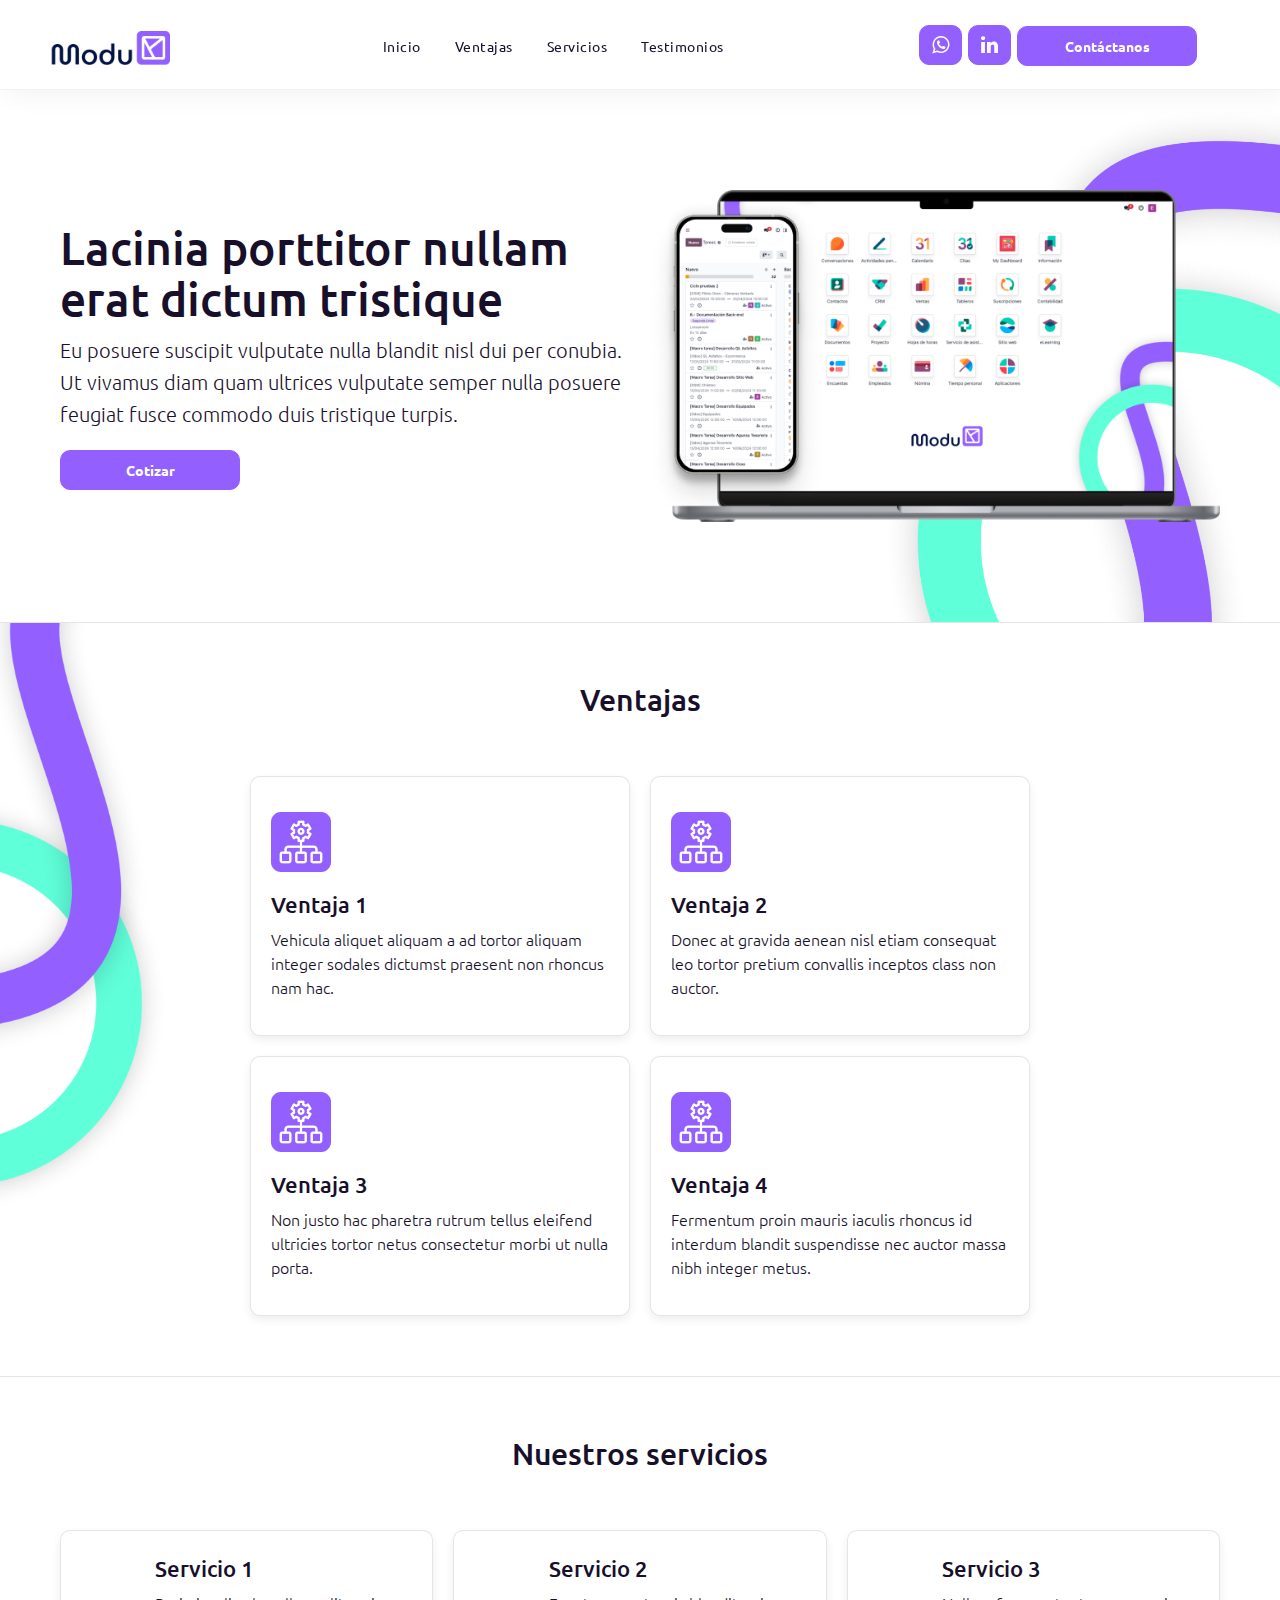
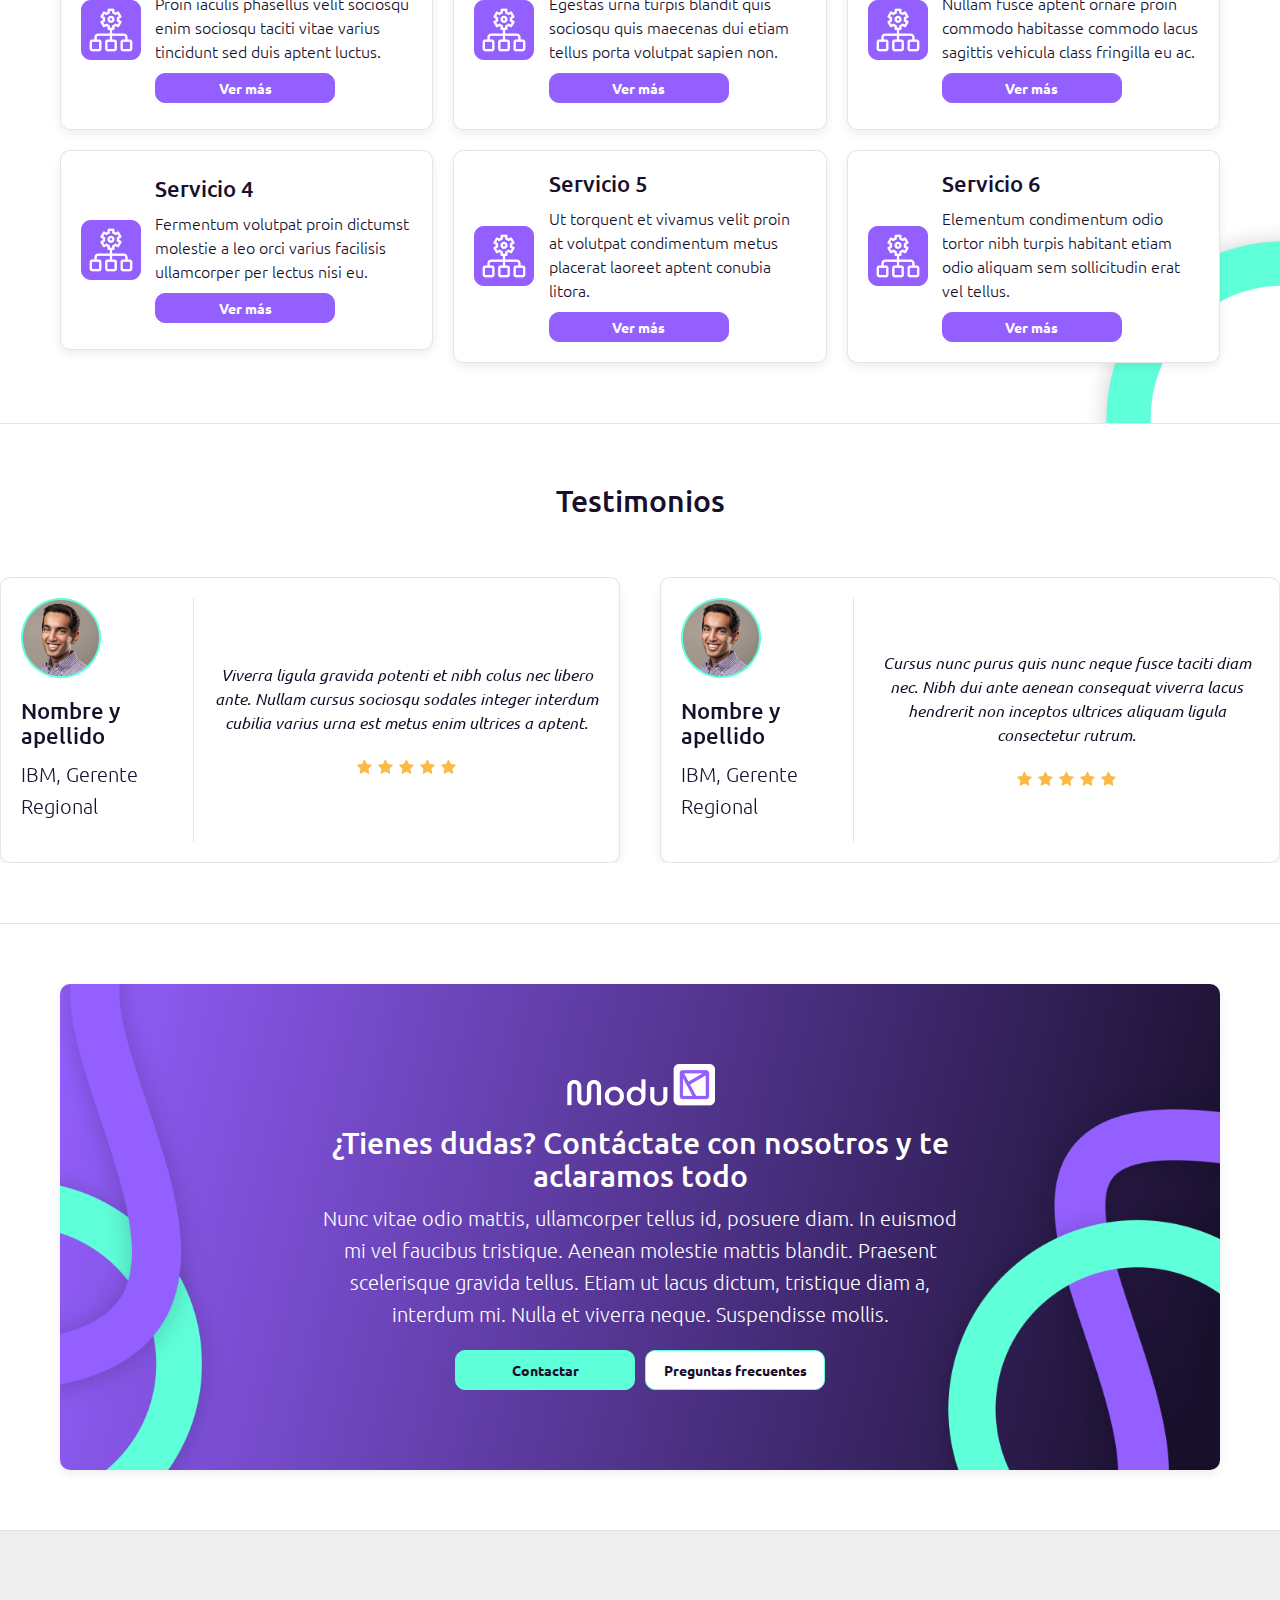
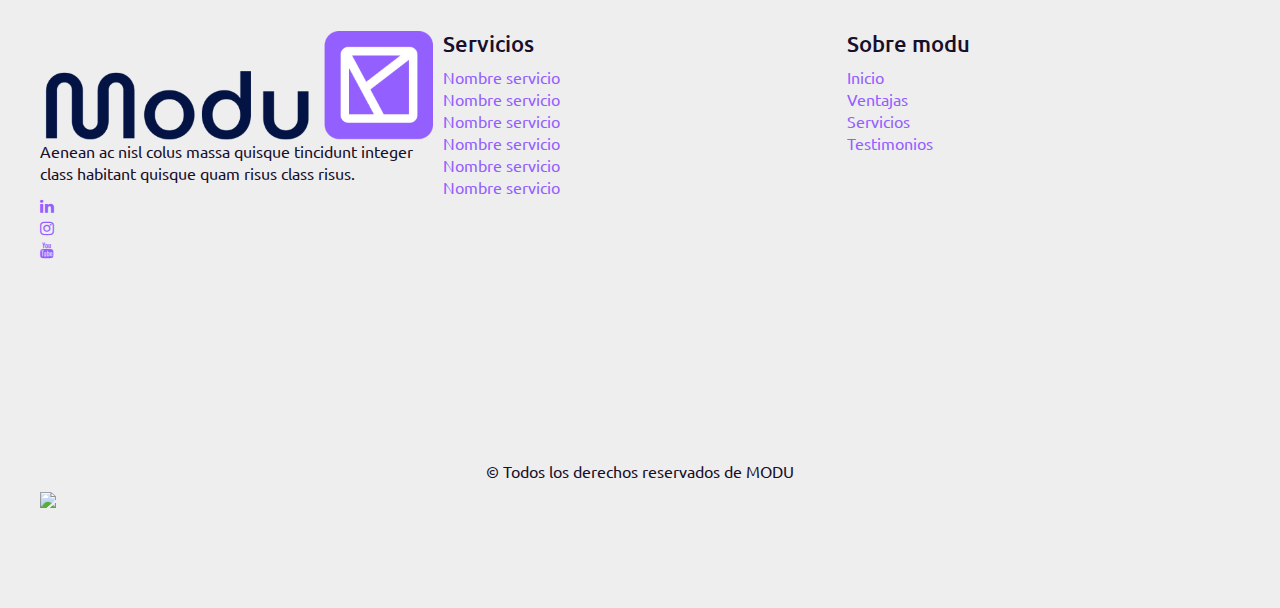
==== index.html @ d8075aa6 "fix" ====
<!DOCTYPE html>
<html lang="es">
  <head>
    <title>Modu</title>
    <meta charset="UTF-8">
    <link href="img/favicon.png" rel="shortcut icon">
    <meta name="viewport" content="width=device-width, initial-scale=1, maximum-scale=1">
    <link href="css/main.css?v=72989" rel="stylesheet" type="text/css">
    <script src="js/main.js?v=72989" type="text/javascript"></script>
    <!-- Meta tags facebook-->
    <meta property="og:title" content="#">
    <meta property="og:description" content="#">
    <meta property="og:image" content="#">
    <!-- Meta tags twitter cards-->
    <meta name="twitter:card" content="summary_large_image">
    <meta name="twitter:title" content="#">
    <meta name="twitter:description" content="#">
    <meta name="twitter:image" content="#"><link rel="preconnect" href="https://fonts.googleapis.com">
    <link rel="preconnect" href="https://fonts.gstatic.com" crossorigin>
    <link href="https://fonts.googleapis.com/css2?family=Ubuntu:ital,wght@0,300;0,400;0,500;0,700;1,300;1,400;1,500;1,700&display=swap" rel="stylesheet">
  </head>
  <body>
    <header>
      <div class="header__primary">
        <div class="header__wrap">
          <div class="header__inner">
            <div class="header__logo"><a href="index.html"><img src="img/icons/logo-modu.png"></a></div>
            <div class="header__nav">
              <div class="header__nav__bg"></div>
              <div class="header__nav__nav">
                <div class="header__nav__close">
                  <div></div>
                  <div></div>
                </div>
                <div class="header__nav__back">
                  <div></div>
                  <div></div>
                  <div></div>
                </div>
                <div class="header__menu">
                  <nav>
                    <ul>
                      <li><a href="services.html">Inicio</a></li>
                      <li><a href="industries.html">Ventajas</a></li>
                      <li><a href="technologies.html">Servicios</a></li>
                      <li><a href="#">Testimonios</a></li>
                    </ul>
                  </nav>
                </div>
              </div>
            </div>
            <div class="header__right">
              <div class="header__buttons"> 
                <div class="header__button"> <a href="#" class="btn btn--min"><span class="fa fa-whatsapp"></span></a></div>
                <div class="header__button"> <a href="#" class="btn btn--min"><span class="fa fa-linkedin"></span></a></div>
                <div class="header__button"> <a href="contact.html" class="btn">Contáctanos</a></div>
              </div>
              <div class="header__item header__item--ham">
                <div class="header__ham"><span></span><span></span><span></span></div>
              </div>
            </div>
            <div class="header__nav__mobile">
              <div class="header__nav__opacity"> </div>
              <div class="header__nav__nav"> 
                <div class="header__nav__nav__header"> 
                  <div class="header__nav__isotipo"> <img src="img/icons/logo-modu.png"></div>
                  <div class="header__nav__close">
                    <div></div>
                    <div></div>
                  </div>
                  <div class="header__nav__back">
                    <div></div>
                    <div></div>
                    <div></div>
                  </div>
                </div>
                <div class="header__nav__nav__body">
                  <div class="header__nav__nav__menu"> 
                    <ul>
                      <li><a href="services.html">Inicio</a></li>
                      <li><a href="industries.html">Ventajas</a></li>
                      <li><a href="technologies.html">Servicios</a></li>
                      <li><a href="#">Testimonios</a></li>
                    </ul>
                  </div>
                </div>
                <div class="header__nav__nav__footer">
                  <div class="header__nav__buttons"><a data-modal-register class="btn btn--xs btn--white">Crea tu cuenta</a><a data-modal-login class="btn btn--xs">Ingresar</a></div>
                </div>
              </div>
            </div>
          </div>
        </div>
      </div>
    </header>
    <div id="sections">
      <section class="section--hero">
        <div class="section__eff"> <img src="img/icons/eff-1.png"></div>
        <div class="section__wrap section__wrap--hero">
          <div class="section__body"> 
            <div class="cols"> 
              <div class="section__flex">
                <div class="col-md-6">
                  <div class="section__content"> 
                    <h1 class="section__title">Lacinia porttitor nullam erat dictum tristique
                    </h1>
                    <p>Eu posuere suscipit vulputate nulla blandit nisl dui per conubia. Ut vivamus diam quam ultrices vulputate semper nulla posuere feugiat fusce commodo duis tristique turpis.
                    </p><a href="#" class="btn">Cotizar</a>
                  </div>
                </div>
                <div class="col-md-6"> 
                  <div class="section__image"> <img src="img/uploads/image-mainhero.png"></div>
                </div>
              </div>
            </div>
          </div>
        </div>
      </section>
      <section class="section--features">
        <div class="section__eff"> <img src="img/icons/eff-2.png"></div>
        <div class="section__wrap section--sm"> 
          <div class="section__header"> 
            <h3 class="section__title">Ventajas</h3>
          </div>
          <div class="section__body"> 
            <div class="section__features"> 
              <div class="cols cols-gutter-2"> 
                <div class="col-md-6">
                  <article class="article--feature"> 
                    <div class="article__icon"> <img src="img/icons/icon-feature-1.png"></div>
                    <div class="article__body"> 
                      <h4 class="article__title">Ventaja 1</h4>
                      <p class="article__description">Vehicula aliquet aliquam a ad tortor aliquam integer sodales dictumst praesent non rhoncus nam hac.
                      </p>
                    </div>
                  </article>
                </div>
                <div class="col-md-6">
                  <article class="article--feature"> 
                    <div class="article__icon"> <img src="img/icons/icon-feature-1.png"></div>
                    <div class="article__body"> 
                      <h4 class="article__title">Ventaja 2</h4>
                      <p class="article__description">Donec at gravida aenean nisl etiam consequat leo tortor pretium convallis inceptos class non auctor.
                      </p>
                    </div>
                  </article>
                </div>
                <div class="col-md-6">
                  <article class="article--feature"> 
                    <div class="article__icon"> <img src="img/icons/icon-feature-1.png"></div>
                    <div class="article__body"> 
                      <h4 class="article__title">Ventaja 3</h4>
                      <p class="article__description">Non justo hac pharetra rutrum tellus eleifend ultricies tortor netus consectetur morbi ut nulla porta.
                      </p>
                    </div>
                  </article>
                </div>
                <div class="col-md-6">
                  <article class="article--feature"> 
                    <div class="article__icon"> <img src="img/icons/icon-feature-1.png"></div>
                    <div class="article__body"> 
                      <h4 class="article__title">Ventaja 4</h4>
                      <p class="article__description">Fermentum proin mauris iaculis rhoncus id interdum blandit suspendisse nec auctor massa nibh integer metus.
                      </p>
                    </div>
                  </article>
                </div>
              </div>
            </div>
          </div>
        </div>
      </section>
      <section class="section--services">
        <div class="section__eff"> <img src="img/icons/eff-3.png"></div>
        <div class="section__wrap"> 
          <div class="section__header"> 
            <h3 class="section__title">Nuestros servicios</h3>
          </div>
          <div class="section__body"> 
            <div class="section__services">
              <div class="cols cols-gutter-2"> 
                <div class="col-md-4">
                  <article class="article--service">
                    <div class="article__icon"><img src="img/icons/icon-feature-1.png"></div>
                    <div class="article__body"> 
                      <h4 class="article__title">Servicio 1</h4>
                      <p class="article__description">Proin iaculis phasellus velit sociosqu enim sociosqu taciti vitae varius tincidunt sed duis aptent luctus.
                      </p><a href="#" class="btn btn--sm">Ver más</a>
                    </div>
                  </article>
                </div>
                <div class="col-md-4">
                  <article class="article--service">
                    <div class="article__icon"><img src="img/icons/icon-feature-1.png"></div>
                    <div class="article__body"> 
                      <h4 class="article__title">Servicio 2</h4>
                      <p class="article__description">Egestas urna turpis blandit quis sociosqu quis maecenas dui etiam tellus porta volutpat sapien non.
                      </p><a href="#" class="btn btn--sm">Ver más</a>
                    </div>
                  </article>
                </div>
                <div class="col-md-4">
                  <article class="article--service">
                    <div class="article__icon"><img src="img/icons/icon-feature-1.png"></div>
                    <div class="article__body"> 
                      <h4 class="article__title">Servicio 3</h4>
                      <p class="article__description">Nullam fusce aptent ornare proin commodo habitasse commodo lacus sagittis vehicula class fringilla eu ac.
                      </p><a href="#" class="btn btn--sm">Ver más</a>
                    </div>
                  </article>
                </div>
                <div class="col-md-4">
                  <article class="article--service">
                    <div class="article__icon"><img src="img/icons/icon-feature-1.png"></div>
                    <div class="article__body"> 
                      <h4 class="article__title">Servicio 4</h4>
                      <p class="article__description">Fermentum volutpat proin dictumst molestie a leo orci varius facilisis ullamcorper per lectus nisi eu.
                      </p><a href="#" class="btn btn--sm">Ver más</a>
                    </div>
                  </article>
                </div>
                <div class="col-md-4">
                  <article class="article--service">
                    <div class="article__icon"><img src="img/icons/icon-feature-1.png"></div>
                    <div class="article__body"> 
                      <h4 class="article__title">Servicio 5</h4>
                      <p class="article__description">Ut torquent et vivamus velit proin at volutpat condimentum metus placerat laoreet aptent conubia litora.
                      </p><a href="#" class="btn btn--sm">Ver más</a>
                    </div>
                  </article>
                </div>
                <div class="col-md-4">
                  <article class="article--service">
                    <div class="article__icon"><img src="img/icons/icon-feature-1.png"></div>
                    <div class="article__body"> 
                      <h4 class="article__title">Servicio 6</h4>
                      <p class="article__description">Elementum condimentum odio tortor nibh turpis habitant etiam odio aliquam sem sollicitudin erat vel tellus.
                      </p><a href="#" class="btn btn--sm">Ver más</a>
                    </div>
                  </article>
                </div>
              </div>
            </div>
          </div>
        </div>
      </section>
      <section class="section--testimonies">
        <div class="section__header"> 
          <h3 class="section__title">Testimonios</h3>
        </div>
        <div class="section__body">
          <div class="swiper-container swiper-testimonies">
            <div class="swiper-wrapper">
              <div class="swiper-slide">
                <article class="article--testimony">
                  <div class="article__profile">
                    <div class="article__avatar"> <img src="img/icons/image-profile-1.png"></div>
                    <div class="article__profile__info">
                      <h4 class="article__title">Nombre y apellido</h4>
                      <p>IBM, Gerente Regional</p>
                    </div>
                  </div>
                  <div class="article__testimony">
                    <blockquote>Viverra ligula gravida potenti et nibh colus nec libero ante. Nullam cursus sociosqu sodales integer interdum cubilia varius urna est metus enim ultrices a aptent.
                    </blockquote>
                    <div class="article__stars">
                      <div class="article__star"><span class="fa fa-star"></span></div>
                      <div class="article__star"><span class="fa fa-star"></span></div>
                      <div class="article__star"><span class="fa fa-star"></span></div>
                      <div class="article__star"><span class="fa fa-star"></span></div>
                      <div class="article__star"><span class="fa fa-star"></span></div>
                    </div>
                  </div>
                </article>
              </div>
              <div class="swiper-slide">
                <article class="article--testimony">
                  <div class="article__profile">
                    <div class="article__avatar"> <img src="img/icons/image-profile-1.png"></div>
                    <div class="article__profile__info">
                      <h4 class="article__title">Nombre y apellido</h4>
                      <p>IBM, Gerente Regional</p>
                    </div>
                  </div>
                  <div class="article__testimony">
                    <blockquote>Cursus nunc purus quis nunc neque fusce taciti diam nec. Nibh dui ante aenean consequat viverra lacus hendrerit non inceptos ultrices aliquam ligula consectetur rutrum.
                    </blockquote>
                    <div class="article__stars">
                      <div class="article__star"><span class="fa fa-star"></span></div>
                      <div class="article__star"><span class="fa fa-star"></span></div>
                      <div class="article__star"><span class="fa fa-star"></span></div>
                      <div class="article__star"><span class="fa fa-star"></span></div>
                      <div class="article__star"><span class="fa fa-star"></span></div>
                    </div>
                  </div>
                </article>
              </div>
              <div class="swiper-slide">
                <article class="article--testimony">
                  <div class="article__profile">
                    <div class="article__avatar"> <img src="img/icons/image-profile-1.png"></div>
                    <div class="article__profile__info">
                      <h4 class="article__title">Nombre y apellido</h4>
                      <p>IBM, Gerente Regional</p>
                    </div>
                  </div>
                  <div class="article__testimony">
                    <blockquote>Facilisis nec suspendisse mattis sagittis arcu torquent tincidunt massa tempus. Diam ultricies porttitor interdum sapien euismod at adipiscing inceptos faucibus massa faucibus odio aliquam varius.
                    </blockquote>
                    <div class="article__stars">
                      <div class="article__star"><span class="fa fa-star"></span></div>
                      <div class="article__star"><span class="fa fa-star"></span></div>
                      <div class="article__star"><span class="fa fa-star"></span></div>
                      <div class="article__star"><span class="fa fa-star"></span></div>
                      <div class="article__star"><span class="fa fa-star"></span></div>
                    </div>
                  </div>
                </article>
              </div>
              <div class="swiper-slide">
                <article class="article--testimony">
                  <div class="article__profile">
                    <div class="article__avatar"> <img src="img/icons/image-profile-1.png"></div>
                    <div class="article__profile__info">
                      <h4 class="article__title">Nombre y apellido</h4>
                      <p>IBM, Gerente Regional</p>
                    </div>
                  </div>
                  <div class="article__testimony">
                    <blockquote>Rutrum molestie suscipit consectetur interdum habitant ultricies maecenas enim a. Porta pulvinar ullamcorper consectetur etiam non maecenas et facilisis aliquam pharetra auctor donec porttitor justo.
                    </blockquote>
                    <div class="article__stars">
                      <div class="article__star"><span class="fa fa-star"></span></div>
                      <div class="article__star"><span class="fa fa-star"></span></div>
                      <div class="article__star"><span class="fa fa-star"></span></div>
                      <div class="article__star"><span class="fa fa-star"></span></div>
                      <div class="article__star"><span class="fa fa-star"></span></div>
                    </div>
                  </div>
                </article>
              </div>
              <div class="swiper-slide">
                <article class="article--testimony">
                  <div class="article__profile">
                    <div class="article__avatar"> <img src="img/icons/image-profile-1.png"></div>
                    <div class="article__profile__info">
                      <h4 class="article__title">Nombre y apellido</h4>
                      <p>IBM, Gerente Regional</p>
                    </div>
                  </div>
                  <div class="article__testimony">
                    <blockquote>Arcu eros est ultricies vulputate aenean nam colus a est. A duis vestibulum tortor scelerisque dapibus nec metus duis dapibus sed euismod aenean etiam accumsan.
                    </blockquote>
                    <div class="article__stars">
                      <div class="article__star"><span class="fa fa-star"></span></div>
                      <div class="article__star"><span class="fa fa-star"></span></div>
                      <div class="article__star"><span class="fa fa-star"></span></div>
                      <div class="article__star"><span class="fa fa-star"></span></div>
                      <div class="article__star"><span class="fa fa-star"></span></div>
                    </div>
                  </div>
                </article>
              </div>
            </div>
          </div>
        </div>
      </section>
      <section class="section--banner">
        <div class="section__wrap"> 
          <div class="section__body"> 
            <div class="section__banner">
              <div class="section__eff"> <img src="img/icons/eff-1.png"></div>
              <div class="section__eff section__eff--2"><img src="img/icons/eff-2.png"></div>
              <div class="section__logo"> <img src="img/icons/logo-modu-white.png"></div>
              <div class="section__banner__content">
                <h3 class="section__title">¿Tienes dudas? Contáctate con nosotros y te aclaramos todo</h3>
                <p>Nunc vitae odio mattis, ullamcorper tellus id, posuere diam. In euismod mi vel faucibus tristique. Aenean molestie mattis blandit. Praesent scelerisque gravida tellus. Etiam ut lacus dictum, tristique diam a, interdum mi. Nulla et viverra neque. Suspendisse mollis.</p>
              </div>
              <div class="section__buttons"><a href="#" class="btn btn--secondary">Contactar</a><a href="#" class="btn btn--white">Preguntas frecuentes</a></div>
            </div>
          </div>
        </div>
      </section>
    </div>
    <footer>
      <div class="footer__primary">
        <div class="footer__wrap">
          <div class="cols">
            <div class="col-md-4">	
              <div class="footer__logo"> <img src="img/icons/logo-modu.png"></div>
              <div class="footer__info">
                <p>Aenean ac nisl colus massa quisque tincidunt integer class habitant quisque quam risus class risus.
                </p>
              </div>
              <div class="footer__socials"> 
                <div class="footer__social"> <a href="#"><span class="fa fa-linkedin"></span></a></div>
                <div class="footer__social"> <a href="#"><span class="fa fa-instagram"></span></a></div>
                <div class="footer__social"> <a href="#"><span class="fa fa-youtube"></span></a></div>
              </div>
            </div>
            <div class="col-md-4">
              <div class="footer__nav">
                <h4>Servicios</h4>
                <ul>
                  <li><a href="#">Nombre servicio</a></li>
                  <li><a href="#">Nombre servicio</a></li>
                  <li><a href="#">Nombre servicio</a></li>
                  <li><a href="#">Nombre servicio</a></li>
                  <li><a href="#">Nombre servicio</a></li>
                  <li><a href="#">Nombre servicio</a></li>
                </ul>
              </div>
            </div>
            <div class="col-md-4">
              <div class="footer__nav">
                <h4>Sobre modu</h4>
                <ul>
                  <li><a href="#">Inicio</a></li>
                  <li><a href="#">Ventajas</a></li>
                  <li><a href="#">Servicios</a></li>
                  <li><a href="#">Testimonios</a></li>
                </ul>
              </div>
            </div>
          </div>
        </div>
      </div>
      <div class="footer__secondary">
        <div class="footer__wrap">
          <div class="footer__flex"> 
            <div class="footer__copyright"> 
              <p>© Todos los derechos reservados de MODU</p>
            </div>
            <div class="footer__powerby"><img src="img/icons/logo-powerby-resit.png"></div>
          </div>
        </div>
      </div>
    </footer>
  </body>
</html>
---- css/main.css ----
.clearfix:before,
.clearfix:after {
  content: " ";
  display: table;
}
.clearfix:after {
  clear: both;
}
.pull-right {
  float: right !important;
}
.pull-left {
  float: left !important;
}
.hide {
  display: none !important;
}
.show {
  display: block !important;
}
.invisible {
  visibility: hidden;
}
.hidden {
  display: none !important;
}
.affix {
  position: fixed;
}
* {
  margin: 0;
  padding: 0;
  border: 0;
  outline: 0;
  -moz-box-sizing: border-box;
       box-sizing: border-box;
}
html {
  min-height: 100%;
  position: relative;
}
body {
  -webkit-font-smoothing: antialiased;
  background: #fff;
  margin: 0;
}
body,
button,
input,
textarea,
select {
  font-family: 'Ubuntu', sans-serif;
  font-size: 16px;
  line-height: 22px;
  color: #180f2b;
}
a,
button,
input,
textarea,
select {
  transition: 0.2s ease;
}
a {
  color: #945fff;
  text-decoration: none;
}
a.a-classic {
  text-decoration: underline;
}
a:hover {
  cursor: pointer;
}
button:hover,
select:hover,
label:hover,
input[type='checkbox']:hover,
input[type='radio']:hover {
  cursor: pointer;
}
h1,
h2,
h3,
h4,
h5,
.h1,
.h2,
.h3,
.h4,
.h5 {
  margin-bottom: 10px;
  font-family: 'Ubuntu', sans-serif;
  font-weight: 500;
}
p {
  margin-bottom: 10px;
}
h1,
.h1 {
  font-size: 38px;
  line-height: 42px;
}
@media (min-width: 960px) {
  h1,
  .h1 {
    font-size: 46px;
    line-height: 51px;
  }
}
h2,
.h2 {
  font-size: 30px;
  line-height: 33px;
}
@media (min-width: 720px) {
  h2,
  .h2 {
    font-size: 38px;
    line-height: 42px;
  }
}
h3,
.h3 {
  font-size: 22px;
  line-height: 25px;
}
@media (min-width: 480px) {
  h3,
  .h3 {
    font-size: 30px;
    line-height: 33px;
  }
}
h4,
.h4 {
  font-size: 18px;
  line-height: 25px;
}
@media (min-width: 480px) {
  h4,
  .h4 {
    font-size: 22px;
    line-height: 25px;
  }
}
h5,
.h5 {
  font-size: 14px;
  line-height: 16px;
}
ul,
ol {
  list-style-type: none;
}
img {
  display: block;
  width: auto;
  height: auto;
  max-width: 100%;
  margin: 0 auto;
}
svg {
  display: block;
  max-width: 100%;
}
.col-xs-1,
.col-sm-1,
.col-md-1,
.col-lg-1,
.col-xs-2,
.col-sm-2,
.col-md-2,
.col-lg-2,
.col-xs-3,
.col-sm-3,
.col-md-3,
.col-lg-3,
.col-xs-4,
.col-sm-4,
.col-md-4,
.col-lg-4,
.col-xs-5,
.col-sm-5,
.col-md-5,
.col-lg-5,
.col-xs-6,
.col-sm-6,
.col-md-6,
.col-lg-6,
.col-xs-7,
.col-sm-7,
.col-md-7,
.col-lg-7,
.col-xs-8,
.col-sm-8,
.col-md-8,
.col-lg-8,
.col-xs-9,
.col-sm-9,
.col-md-9,
.col-lg-9,
.col-xs-10,
.col-sm-10,
.col-md-10,
.col-lg-10,
.col-xs-11,
.col-sm-11,
.col-md-11,
.col-lg-11,
.col-xs-12,
.col-sm-12,
.col-md-12,
.col-lg-12 {
  position: relative;
  min-height: 1px;
  padding-left: 5px;
  padding-right: 5px;
}
.row {
  margin-left: -5px;
  margin-right: -5px;
}
.row:before,
.row:after {
  content: " ";
  display: table;
}
.row:after {
  clear: both;
}
.cols {
  margin-left: -5px;
  margin-right: -5px;
}
.cols:before,
.cols:after {
  content: " ";
  display: table;
}
.cols:after {
  clear: both;
}
.cols>div {
  margin-bottom: 10px;
  -moz-box-sizing: border-box;
       box-sizing: border-box;
}
.cols:last-child {
  margin-bottom: -10px;
}
.cols.cols-gutter-0 {
  margin-left: 0;
  margin-right: 0;
}
.cols.cols-gutter-0:before,
.cols.cols-gutter-0:after {
  content: " ";
  display: table;
}
.cols.cols-gutter-0:after {
  clear: both;
}
.cols.cols-gutter-0>div {
  padding-left: 0;
  padding-right: 0;
  margin-bottom: 0;
}
.cols.cols-gutter-0:last-child {
  margin-bottom: 0;
}
.cols.cols-gutter-1 {
  margin-left: 0;
  margin-right: 0;
}
.cols.cols-gutter-1:before,
.cols.cols-gutter-1:after {
  content: " ";
  display: table;
}
.cols.cols-gutter-1:after {
  clear: both;
}
.cols.cols-gutter-1>div {
  padding-left: 0px;
  padding-right: 0px;
  margin-bottom: 5px;
}
.cols.cols-gutter-1>div:last-child {
  margin-bottom: 0px;
}
@media (min-width: 960px) {
  .cols.cols-gutter-1>div {
    padding-left: 5px;
    padding-right: 5px;
    margin-bottom: 5px;
  }
  .cols.cols-gutter-1>div:last-child {
    margin-bottom: 5px;
  }
}
.cols.cols-gutter-buttons {
  margin-left: 0;
  margin-right: 0;
}
.cols.cols-gutter-buttons:before,
.cols.cols-gutter-buttons:after {
  content: " ";
  display: table;
}
.cols.cols-gutter-buttons:after {
  clear: both;
}
.cols.cols-gutter-buttons>div {
  padding-left: 0px;
  padding-right: 4px;
  margin-bottom: 10px;
}
.cols.cols-gutter-buttons>div:last-child {
  padding-right: 0px;
}
@media (min-width: 960px) {
  .cols.cols-gutter-2 {
    margin-left: -10px;
    margin-right: -10px;
  }
  .cols.cols-gutter-2:before,
  .cols.cols-gutter-2:after {
    content: " ";
    display: table;
  }
  .cols.cols-gutter-2:after {
    clear: both;
  }
  .cols.cols-gutter-2>div {
    padding-left: 10px;
    padding-right: 10px;
    margin-bottom: 20px;
  }
  .cols.cols-gutter-2:last-child {
    margin-bottom: -20px;
  }
}
@media (max-width: 960px) {
  .cols.cols-scroll {
    overflow: auto;
    -webkit-overflow-scrolling: touch;
    white-space: nowrap;
    margin: 0 -20px -20px;
    padding: 0 20px 20px;
  }
  .cols.cols-scroll>div {
    display: inline-block;
    vertical-align: top;
    width: 320px;
    white-space: normal;
    margin: 0;
    padding: 0 10px 0 0;
  }
  .cols.cols-scroll>div:last-child {
    margin-right: 15px;
  }
  .cols.cols-gutter-min {
    margin-left: 0;
    margin-right: 0;
  }
  .cols.cols-gutter-min:before,
  .cols.cols-gutter-min:after {
    content: " ";
    display: table;
  }
  .cols.cols-gutter-min:after {
    clear: both;
  }
  .cols.cols-gutter-min>div {
    padding-left: 5px;
    padding-right: 5px;
    margin-bottom: 10px;
  }
  .cols.cols-gutter-min:last-child {
    margin-bottom: 10px;
  }
}
@media (max-width: 1200px) {
  .cols.cols-scroll-limit {
    overflow: auto;
    -webkit-overflow-scrolling: touch;
    white-space: nowrap;
    margin: 0 -20px -20px;
    padding: 0 20px 20px;
  }
  .cols.cols-scroll-limit>div {
    display: inline-block;
    vertical-align: top;
    width: 300px;
    white-space: normal;
    margin: 0;
    padding: 0 10px 0 0;
  }
  .cols.cols-scroll-limit>div:last-child {
    margin-right: 15px;
  }
  .cols.cols-gutter-min {
    margin-left: 0;
    margin-right: 0;
  }
  .cols.cols-gutter-min:before,
  .cols.cols-gutter-min:after {
    content: " ";
    display: table;
  }
  .cols.cols-gutter-min:after {
    clear: both;
  }
  .cols.cols-gutter-min>div {
    padding-left: 5px;
    padding-right: 5px;
    margin-bottom: 10px;
  }
  .cols.cols-gutter-min:last-child {
    margin-bottom: 10px;
  }
}
@media (max-width: 960px) and (min-width: 960px) {
  .cols.cols-scroll {
    margin-right: -40px;
  }
}
@media (max-width: 1200px) and (min-width: 720px) {
  .cols.cols-scroll-limit {
    margin-right: -40px;
  }
}
.col-xs-1,
.col-xs-2,
.col-xs-3,
.col-xs-4,
.col-xs-5,
.col-xs-6,
.col-xs-7,
.col-xs-8,
.col-xs-9,
.col-xs-10,
.col-xs-11,
.col-xs-12 {
  float: left;
}
.col-xs-12 {
  width: 100%;
}
.col-xs-11 {
  width: 91.66666666666666%;
}
.col-xs-10 {
  width: 83.33333333333334%;
}
.col-xs-9 {
  width: 75%;
}
.col-xs-8 {
  width: 66.66666666666666%;
}
.col-xs-7 {
  width: 58.333333333333336%;
}
.col-xs-6 {
  width: 50%;
}
.col-xs-5 {
  width: 41.66666666666667%;
}
.col-xs-4 {
  width: 33.33333333333333%;
}
.col-xs-3 {
  width: 25%;
}
.col-xs-2 {
  width: 16.666666666666664%;
}
.col-xs-1 {
  width: 8.333333333333332%;
}
.col-xs-pull-12 {
  right: 100%;
}
.col-xs-pull-11 {
  right: 91.66666666666666%;
}
.col-xs-pull-10 {
  right: 83.33333333333334%;
}
.col-xs-pull-9 {
  right: 75%;
}
.col-xs-pull-8 {
  right: 66.66666666666666%;
}
.col-xs-pull-7 {
  right: 58.333333333333336%;
}
.col-xs-pull-6 {
  right: 50%;
}
.col-xs-pull-5 {
  right: 41.66666666666667%;
}
.col-xs-pull-4 {
  right: 33.33333333333333%;
}
.col-xs-pull-3 {
  right: 25%;
}
.col-xs-pull-2 {
  right: 16.666666666666664%;
}
.col-xs-pull-1 {
  right: 8.333333333333332%;
}
.col-xs-pull-0 {
  right: auto;
}
.col-xs-push-12 {
  left: 100%;
}
.col-xs-push-11 {
  left: 91.66666666666666%;
}
.col-xs-push-10 {
  left: 83.33333333333334%;
}
.col-xs-push-9 {
  left: 75%;
}
.col-xs-push-8 {
  left: 66.66666666666666%;
}
.col-xs-push-7 {
  left: 58.333333333333336%;
}
.col-xs-push-6 {
  left: 50%;
}
.col-xs-push-5 {
  left: 41.66666666666667%;
}
.col-xs-push-4 {
  left: 33.33333333333333%;
}
.col-xs-push-3 {
  left: 25%;
}
.col-xs-push-2 {
  left: 16.666666666666664%;
}
.col-xs-push-1 {
  left: 8.333333333333332%;
}
.col-xs-push-0 {
  left: auto;
}
.col-xs-offset-12 {
  margin-left: 100%;
}
.col-xs-offset-11 {
  margin-left: 91.66666666666666%;
}
.col-xs-offset-10 {
  margin-left: 83.33333333333334%;
}
.col-xs-offset-9 {
  margin-left: 75%;
}
.col-xs-offset-8 {
  margin-left: 66.66666666666666%;
}
.col-xs-offset-7 {
  margin-left: 58.333333333333336%;
}
.col-xs-offset-6 {
  margin-left: 50%;
}
.col-xs-offset-5 {
  margin-left: 41.66666666666667%;
}
.col-xs-offset-4 {
  margin-left: 33.33333333333333%;
}
.col-xs-offset-3 {
  margin-left: 25%;
}
.col-xs-offset-2 {
  margin-left: 16.666666666666664%;
}
.col-xs-offset-1 {
  margin-left: 8.333333333333332%;
}
.col-xs-offset-0 {
  margin-left: 0;
}
@media (min-width: 480px) {
  .col-sm-1,
  .col-sm-2,
  .col-sm-3,
  .col-sm-4,
  .col-sm-5,
  .col-sm-6,
  .col-sm-7,
  .col-sm-8,
  .col-sm-9,
  .col-sm-10,
  .col-sm-11,
  .col-sm-12 {
    float: left;
  }
  .col-sm-12 {
    width: 100%;
  }
  .col-sm-11 {
    width: 91.66666666666666%;
  }
  .col-sm-10 {
    width: 83.33333333333334%;
  }
  .col-sm-9 {
    width: 75%;
  }
  .col-sm-8 {
    width: 66.66666666666666%;
  }
  .col-sm-7 {
    width: 58.333333333333336%;
  }
  .col-sm-6 {
    width: 50%;
  }
  .col-sm-5 {
    width: 41.66666666666667%;
  }
  .col-sm-4 {
    width: 33.33333333333333%;
  }
  .col-sm-3 {
    width: 25%;
  }
  .col-sm-2 {
    width: 16.666666666666664%;
  }
  .col-sm-1 {
    width: 8.333333333333332%;
  }
  .col-sm-pull-12 {
    right: 100%;
  }
  .col-sm-pull-11 {
    right: 91.66666666666666%;
  }
  .col-sm-pull-10 {
    right: 83.33333333333334%;
  }
  .col-sm-pull-9 {
    right: 75%;
  }
  .col-sm-pull-8 {
    right: 66.66666666666666%;
  }
  .col-sm-pull-7 {
    right: 58.333333333333336%;
  }
  .col-sm-pull-6 {
    right: 50%;
  }
  .col-sm-pull-5 {
    right: 41.66666666666667%;
  }
  .col-sm-pull-4 {
    right: 33.33333333333333%;
  }
  .col-sm-pull-3 {
    right: 25%;
  }
  .col-sm-pull-2 {
    right: 16.666666666666664%;
  }
  .col-sm-pull-1 {
    right: 8.333333333333332%;
  }
  .col-sm-pull-0 {
    right: auto;
  }
  .col-sm-push-12 {
    left: 100%;
  }
  .col-sm-push-11 {
    left: 91.66666666666666%;
  }
  .col-sm-push-10 {
    left: 83.33333333333334%;
  }
  .col-sm-push-9 {
    left: 75%;
  }
  .col-sm-push-8 {
    left: 66.66666666666666%;
  }
  .col-sm-push-7 {
    left: 58.333333333333336%;
  }
  .col-sm-push-6 {
    left: 50%;
  }
  .col-sm-push-5 {
    left: 41.66666666666667%;
  }
  .col-sm-push-4 {
    left: 33.33333333333333%;
  }
  .col-sm-push-3 {
    left: 25%;
  }
  .col-sm-push-2 {
    left: 16.666666666666664%;
  }
  .col-sm-push-1 {
    left: 8.333333333333332%;
  }
  .col-sm-push-0 {
    left: auto;
  }
  .col-sm-offset-12 {
    margin-left: 100%;
  }
  .col-sm-offset-11 {
    margin-left: 91.66666666666666%;
  }
  .col-sm-offset-10 {
    margin-left: 83.33333333333334%;
  }
  .col-sm-offset-9 {
    margin-left: 75%;
  }
  .col-sm-offset-8 {
    margin-left: 66.66666666666666%;
  }
  .col-sm-offset-7 {
    margin-left: 58.333333333333336%;
  }
  .col-sm-offset-6 {
    margin-left: 50%;
  }
  .col-sm-offset-5 {
    margin-left: 41.66666666666667%;
  }
  .col-sm-offset-4 {
    margin-left: 33.33333333333333%;
  }
  .col-sm-offset-3 {
    margin-left: 25%;
  }
  .col-sm-offset-2 {
    margin-left: 16.666666666666664%;
  }
  .col-sm-offset-1 {
    margin-left: 8.333333333333332%;
  }
  .col-sm-offset-0 {
    margin-left: 0;
  }
}
@media (min-width: 720px) {
  .col-md-1,
  .col-md-2,
  .col-md-3,
  .col-md-4,
  .col-md-5,
  .col-md-6,
  .col-md-7,
  .col-md-8,
  .col-md-9,
  .col-md-10,
  .col-md-11,
  .col-md-12 {
    float: left;
  }
  .col-md-12 {
    width: 100%;
  }
  .col-md-11 {
    width: 91.66666666666666%;
  }
  .col-md-10 {
    width: 83.33333333333334%;
  }
  .col-md-9 {
    width: 75%;
  }
  .col-md-8 {
    width: 66.66666666666666%;
  }
  .col-md-7 {
    width: 58.333333333333336%;
  }
  .col-md-6 {
    width: 50%;
  }
  .col-md-5 {
    width: 41.66666666666667%;
  }
  .col-md-4 {
    width: 33.33333333333333%;
  }
  .col-md-3 {
    width: 25%;
  }
  .col-md-2 {
    width: 16.666666666666664%;
  }
  .col-md-1 {
    width: 8.333333333333332%;
  }
  .col-md-pull-12 {
    right: 100%;
  }
  .col-md-pull-11 {
    right: 91.66666666666666%;
  }
  .col-md-pull-10 {
    right: 83.33333333333334%;
  }
  .col-md-pull-9 {
    right: 75%;
  }
  .col-md-pull-8 {
    right: 66.66666666666666%;
  }
  .col-md-pull-7 {
    right: 58.333333333333336%;
  }
  .col-md-pull-6 {
    right: 50%;
  }
  .col-md-pull-5 {
    right: 41.66666666666667%;
  }
  .col-md-pull-4 {
    right: 33.33333333333333%;
  }
  .col-md-pull-3 {
    right: 25%;
  }
  .col-md-pull-2 {
    right: 16.666666666666664%;
  }
  .col-md-pull-1 {
    right: 8.333333333333332%;
  }
  .col-md-pull-0 {
    right: auto;
  }
  .col-md-push-12 {
    left: 100%;
  }
  .col-md-push-11 {
    left: 91.66666666666666%;
  }
  .col-md-push-10 {
    left: 83.33333333333334%;
  }
  .col-md-push-9 {
    left: 75%;
  }
  .col-md-push-8 {
    left: 66.66666666666666%;
  }
  .col-md-push-7 {
    left: 58.333333333333336%;
  }
  .col-md-push-6 {
    left: 50%;
  }
  .col-md-push-5 {
    left: 41.66666666666667%;
  }
  .col-md-push-4 {
    left: 33.33333333333333%;
  }
  .col-md-push-3 {
    left: 25%;
  }
  .col-md-push-2 {
    left: 16.666666666666664%;
  }
  .col-md-push-1 {
    left: 8.333333333333332%;
  }
  .col-md-push-0 {
    left: auto;
  }
  .col-md-offset-12 {
    margin-left: 100%;
  }
  .col-md-offset-11 {
    margin-left: 91.66666666666666%;
  }
  .col-md-offset-10 {
    margin-left: 83.33333333333334%;
  }
  .col-md-offset-9 {
    margin-left: 75%;
  }
  .col-md-offset-8 {
    margin-left: 66.66666666666666%;
  }
  .col-md-offset-7 {
    margin-left: 58.333333333333336%;
  }
  .col-md-offset-6 {
    margin-left: 50%;
  }
  .col-md-offset-5 {
    margin-left: 41.66666666666667%;
  }
  .col-md-offset-4 {
    margin-left: 33.33333333333333%;
  }
  .col-md-offset-3 {
    margin-left: 25%;
  }
  .col-md-offset-2 {
    margin-left: 16.666666666666664%;
  }
  .col-md-offset-1 {
    margin-left: 8.333333333333332%;
  }
  .col-md-offset-0 {
    margin-left: 0;
  }
}
@media (min-width: 960px) {
  .col-lg-1,
  .col-lg-2,
  .col-lg-3,
  .col-lg-4,
  .col-lg-5,
  .col-lg-6,
  .col-lg-7,
  .col-lg-8,
  .col-lg-9,
  .col-lg-10,
  .col-lg-11,
  .col-lg-12 {
    float: left;
  }
  .col-lg-12 {
    width: 100%;
  }
  .col-lg-11 {
    width: 91.66666666666666%;
  }
  .col-lg-10 {
    width: 83.33333333333334%;
  }
  .col-lg-9 {
    width: 75%;
  }
  .col-lg-8 {
    width: 66.66666666666666%;
  }
  .col-lg-7 {
    width: 58.333333333333336%;
  }
  .col-lg-6 {
    width: 50%;
  }
  .col-lg-5 {
    width: 41.66666666666667%;
  }
  .col-lg-4 {
    width: 33.33333333333333%;
  }
  .col-lg-3 {
    width: 25%;
  }
  .col-lg-2 {
    width: 16.666666666666664%;
  }
  .col-lg-1 {
    width: 8.333333333333332%;
  }
  .col-lg-pull-12 {
    right: 100%;
  }
  .col-lg-pull-11 {
    right: 91.66666666666666%;
  }
  .col-lg-pull-10 {
    right: 83.33333333333334%;
  }
  .col-lg-pull-9 {
    right: 75%;
  }
  .col-lg-pull-8 {
    right: 66.66666666666666%;
  }
  .col-lg-pull-7 {
    right: 58.333333333333336%;
  }
  .col-lg-pull-6 {
    right: 50%;
  }
  .col-lg-pull-5 {
    right: 41.66666666666667%;
  }
  .col-lg-pull-4 {
    right: 33.33333333333333%;
  }
  .col-lg-pull-3 {
    right: 25%;
  }
  .col-lg-pull-2 {
    right: 16.666666666666664%;
  }
  .col-lg-pull-1 {
    right: 8.333333333333332%;
  }
  .col-lg-pull-0 {
    right: auto;
  }
  .col-lg-push-12 {
    left: 100%;
  }
  .col-lg-push-11 {
    left: 91.66666666666666%;
  }
  .col-lg-push-10 {
    left: 83.33333333333334%;
  }
  .col-lg-push-9 {
    left: 75%;
  }
  .col-lg-push-8 {
    left: 66.66666666666666%;
  }
  .col-lg-push-7 {
    left: 58.333333333333336%;
  }
  .col-lg-push-6 {
    left: 50%;
  }
  .col-lg-push-5 {
    left: 41.66666666666667%;
  }
  .col-lg-push-4 {
    left: 33.33333333333333%;
  }
  .col-lg-push-3 {
    left: 25%;
  }
  .col-lg-push-2 {
    left: 16.666666666666664%;
  }
  .col-lg-push-1 {
    left: 8.333333333333332%;
  }
  .col-lg-push-0 {
    left: auto;
  }
  .col-lg-offset-12 {
    margin-left: 100%;
  }
  .col-lg-offset-11 {
    margin-left: 91.66666666666666%;
  }
  .col-lg-offset-10 {
    margin-left: 83.33333333333334%;
  }
  .col-lg-offset-9 {
    margin-left: 75%;
  }
  .col-lg-offset-8 {
    margin-left: 66.66666666666666%;
  }
  .col-lg-offset-7 {
    margin-left: 58.333333333333336%;
  }
  .col-lg-offset-6 {
    margin-left: 50%;
  }
  .col-lg-offset-5 {
    margin-left: 41.66666666666667%;
  }
  .col-lg-offset-4 {
    margin-left: 33.33333333333333%;
  }
  .col-lg-offset-3 {
    margin-left: 25%;
  }
  .col-lg-offset-2 {
    margin-left: 16.666666666666664%;
  }
  .col-lg-offset-1 {
    margin-left: 8.333333333333332%;
  }
  .col-lg-offset-0 {
    margin-left: 0;
  }
}
@-webkit-keyframes fadeIn {
  0% {
    opacity: 0;
  }
}
@keyframes fadeIn {
  0% {
    opacity: 0;
  }
}
@-webkit-keyframes fadeOut {
  100% {
    opacity: 0;
  }
}
@keyframes fadeOut {
  100% {
    opacity: 0;
  }
}
@-webkit-keyframes slideUp {
  0% {
    -webkit-transform: translateY(100%);
            transform: translateY(100%);
  }
}
@keyframes slideUp {
  0% {
    -webkit-transform: translateY(100%);
            transform: translateY(100%);
  }
}
@-webkit-keyframes slideFadeUp {
  0% {
    -webkit-transform: translateY(20px);
            transform: translateY(20px);
    opacity: 0;
  }
}
@keyframes slideFadeUp {
  0% {
    -webkit-transform: translateY(20px);
            transform: translateY(20px);
    opacity: 0;
  }
}
@-webkit-keyframes slideUpOut {
  100% {
    -webkit-transform: translateY(-100%);
            transform: translateY(-100%);
  }
}
@keyframes slideUpOut {
  100% {
    -webkit-transform: translateY(-100%);
            transform: translateY(-100%);
  }
}
@-webkit-keyframes slideDown {
  0% {
    -webkit-transform: translateY(-100%);
            transform: translateY(-100%);
  }
}
@keyframes slideDown {
  0% {
    -webkit-transform: translateY(-100%);
            transform: translateY(-100%);
  }
}
@-webkit-keyframes slideFadeDown {
  0% {
    -webkit-transform: translateY(-20px);
            transform: translateY(-20px);
    opacity: 0;
  }
}
@keyframes slideFadeDown {
  0% {
    -webkit-transform: translateY(-20px);
            transform: translateY(-20px);
    opacity: 0;
  }
}
@-webkit-keyframes slideDownOut {
  100% {
    -webkit-transform: translateY(100%);
            transform: translateY(100%);
  }
}
@keyframes slideDownOut {
  100% {
    -webkit-transform: translateY(100%);
            transform: translateY(100%);
  }
}
@-webkit-keyframes slideLeft {
  0% {
    -webkit-transform: translateX(100%);
            transform: translateX(100%);
  }
}
@keyframes slideLeft {
  0% {
    -webkit-transform: translateX(100%);
            transform: translateX(100%);
  }
}
@-webkit-keyframes slideFadeLeft {
  0% {
    -webkit-transform: translateX(20px);
            transform: translateX(20px);
    opacity: 0;
  }
}
@keyframes slideFadeLeft {
  0% {
    -webkit-transform: translateX(20px);
            transform: translateX(20px);
    opacity: 0;
  }
}
@-webkit-keyframes slideLeftOut {
  100% {
    -webkit-transform: translateX(-100%);
            transform: translateX(-100%);
  }
}
@keyframes slideLeftOut {
  100% {
    -webkit-transform: translateX(-100%);
            transform: translateX(-100%);
  }
}
@-webkit-keyframes slideRight {
  0% {
    -webkit-transform: translateX(-100%);
            transform: translateX(-100%);
  }
}
@keyframes slideRight {
  0% {
    -webkit-transform: translateX(-100%);
            transform: translateX(-100%);
  }
}
@-webkit-keyframes slideFadeRight {
  0% {
    -webkit-transform: translateX(-20px);
            transform: translateX(-20px);
    opacity: 0;
  }
}
@keyframes slideFadeRight {
  0% {
    -webkit-transform: translateX(-20px);
            transform: translateX(-20px);
    opacity: 0;
  }
}
@-webkit-keyframes slideRightOut {
  100% {
    -webkit-transform: translateX(100%);
            transform: translateX(100%);
  }
}
@keyframes slideRightOut {
  100% {
    -webkit-transform: translateX(100%);
            transform: translateX(100%);
  }
}
@-webkit-keyframes slideDiagonal-1 {
  50% {
    -webkit-transform: translate(-60px, 60px);
            transform: translate(-60px, 60px);
  }
  100% {
    -webkit-transform: translate(0px, 0px);
            transform: translate(0px, 0px);
  }
}
@keyframes slideDiagonal-1 {
  50% {
    -webkit-transform: translate(-60px, 60px);
            transform: translate(-60px, 60px);
  }
  100% {
    -webkit-transform: translate(0px, 0px);
            transform: translate(0px, 0px);
  }
}
@-webkit-keyframes slideDiagonal-2 {
  50% {
    -webkit-transform: translate(-40px, 40px);
            transform: translate(-40px, 40px);
  }
  100% {
    -webkit-transform: translate(0px, 0px);
            transform: translate(0px, 0px);
  }
}
@keyframes slideDiagonal-2 {
  50% {
    -webkit-transform: translate(-40px, 40px);
            transform: translate(-40px, 40px);
  }
  100% {
    -webkit-transform: translate(0px, 0px);
            transform: translate(0px, 0px);
  }
}
@-webkit-keyframes slideDiagonal-3 {
  50% {
    -webkit-transform: translate(-20px, 20px);
            transform: translate(-20px, 20px);
  }
  100% {
    -webkit-transform: translate(0px, 0px);
            transform: translate(0px, 0px);
  }
}
@keyframes slideDiagonal-3 {
  50% {
    -webkit-transform: translate(-20px, 20px);
            transform: translate(-20px, 20px);
  }
  100% {
    -webkit-transform: translate(0px, 0px);
            transform: translate(0px, 0px);
  }
}
@-webkit-keyframes slideDiagonalloading-1 {
  0% {
    -webkit-transform: translate(60px, -60px);
            transform: translate(60px, -60px);
  }
  30% {
    -webkit-transform: translate(80px, -80px);
            transform: translate(80px, -80px);
  }
  100% {
    -webkit-transform: translate(0px, 0px);
            transform: translate(0px, 0px);
  }
}
@keyframes slideDiagonalloading-1 {
  0% {
    -webkit-transform: translate(60px, -60px);
            transform: translate(60px, -60px);
  }
  30% {
    -webkit-transform: translate(80px, -80px);
            transform: translate(80px, -80px);
  }
  100% {
    -webkit-transform: translate(0px, 0px);
            transform: translate(0px, 0px);
  }
}
@-webkit-keyframes slideDiagonalloading-2 {
  0% {
    -webkit-transform: translate(40px, -40px);
            transform: translate(40px, -40px);
  }
  30% {
    -webkit-transform: translate(60px, -60px);
            transform: translate(60px, -60px);
  }
  100% {
    -webkit-transform: translate(0px, 0px);
            transform: translate(0px, 0px);
  }
}
@keyframes slideDiagonalloading-2 {
  0% {
    -webkit-transform: translate(40px, -40px);
            transform: translate(40px, -40px);
  }
  30% {
    -webkit-transform: translate(60px, -60px);
            transform: translate(60px, -60px);
  }
  100% {
    -webkit-transform: translate(0px, 0px);
            transform: translate(0px, 0px);
  }
}
@-webkit-keyframes slideDiagonalloading-3 {
  0% {
    -webkit-transform: translate(20px, -20px);
            transform: translate(20px, -20px);
  }
  30% {
    -webkit-transform: translate(40px, -40px);
            transform: translate(40px, -40px);
  }
  100% {
    -webkit-transform: translate(0px, 0px);
            transform: translate(0px, 0px);
  }
}
@keyframes slideDiagonalloading-3 {
  0% {
    -webkit-transform: translate(20px, -20px);
            transform: translate(20px, -20px);
  }
  30% {
    -webkit-transform: translate(40px, -40px);
            transform: translate(40px, -40px);
  }
  100% {
    -webkit-transform: translate(0px, 0px);
            transform: translate(0px, 0px);
  }
}
@-webkit-keyframes slideLeftloading {
  0% {
    -webkit-transform: translateX(500%);
            transform: translateX(500%);
  }
  20% {
    -webkit-transform: translateX(500%);
            transform: translateX(500%);
  }
}
@keyframes slideLeftloading {
  0% {
    -webkit-transform: translateX(500%);
            transform: translateX(500%);
  }
  20% {
    -webkit-transform: translateX(500%);
            transform: translateX(500%);
  }
}
@-webkit-keyframes scaleIn {
  0% {
    -webkit-transform: scale(0);
            transform: scale(0);
  }
}
@keyframes scaleIn {
  0% {
    -webkit-transform: scale(0);
            transform: scale(0);
  }
}
@-webkit-keyframes scaleFadeIn {
  0% {
    -webkit-transform: scale(1.2);
            transform: scale(1.2);
  }
}
@keyframes scaleFadeIn {
  0% {
    -webkit-transform: scale(1.2);
            transform: scale(1.2);
  }
}
@-webkit-keyframes scaleOut {
  100% {
    -webkit-transform: scale(0);
            transform: scale(0);
  }
}
@keyframes scaleOut {
  100% {
    -webkit-transform: scale(0);
            transform: scale(0);
  }
}
@-webkit-keyframes scaleFadeOut {
  100% {
    -webkit-transform: scale(0.8);
            transform: scale(0.8);
    opacity: 0;
  }
}
@keyframes scaleFadeOut {
  100% {
    -webkit-transform: scale(0.8);
            transform: scale(0.8);
    opacity: 0;
  }
}
@-webkit-keyframes translateBg {
  0% {
    -webkit-transform: translateY(-10%);
            transform: translateY(-10%);
  }
}
@keyframes translateBg {
  0% {
    -webkit-transform: translateY(-10%);
            transform: translateY(-10%);
  }
}
@-webkit-keyframes heightMd {
  0% {
    max-height: 0;
    overflow: hidden;
  }
  100% {
    max-height: 500px;
    overflow: hidden;
  }
}
@keyframes heightMd {
  0% {
    max-height: 0;
    overflow: hidden;
  }
  100% {
    max-height: 500px;
    overflow: hidden;
  }
}
@-webkit-keyframes bgIn {
  0% {
    -webkit-transform: translateY(-10%);
            transform: translateY(-10%);
  }
}
@keyframes bgIn {
  0% {
    -webkit-transform: translateY(-10%);
            transform: translateY(-10%);
  }
}
@-webkit-keyframes rotate360 {
  0% {
    -webkit-transform: rotate(-360deg);
            transform: rotate(-360deg);
  }
}
@keyframes rotate360 {
  0% {
    -webkit-transform: rotate(-360deg);
            transform: rotate(-360deg);
  }
}
@-webkit-keyframes lettertop {
  0% {
    -webkit-transform: translateY(24px);
            transform: translateY(24px);
  }
  50% {
    -webkit-transform: translateY(24px);
            transform: translateY(24px);
  }
  100% {
    -webkit-transform: translateY(0px);
            transform: translateY(0px);
  }
}
@keyframes lettertop {
  0% {
    -webkit-transform: translateY(24px);
            transform: translateY(24px);
  }
  50% {
    -webkit-transform: translateY(24px);
            transform: translateY(24px);
  }
  100% {
    -webkit-transform: translateY(0px);
            transform: translateY(0px);
  }
}
@-webkit-keyframes letterleft {
  0% {
    -webkit-transform: translateX(-200px);
            transform: translateX(-200px);
  }
  70% {
    -webkit-transform: translateX(-200px);
            transform: translateX(-200px);
  }
  100% {
    -webkit-transform: translateX(0px);
            transform: translateX(0px);
  }
}
@keyframes letterleft {
  0% {
    -webkit-transform: translateX(-200px);
            transform: translateX(-200px);
  }
  70% {
    -webkit-transform: translateX(-200px);
            transform: translateX(-200px);
  }
  100% {
    -webkit-transform: translateX(0px);
            transform: translateX(0px);
  }
}
article {
  position: relative;
  overflow: hidden;
  color: #180f2b;
  transition: 0.2s;
  padding: 20px;
  border-radius: 10px;
  border: 1px solid rgba(0,0,0,0.1);
  box-shadow: 0px 4px 10px 0px rgba(0,0,0,0.07);
  background: radial-gradient(86.85% 86.85% at 50% -116.3%, #a172ff 0%, #fff 100%);
  background-position-y: 80%;
  transition: 0.4s;
}
article:hover {
  background: radial-gradient(137.12% 136.07% at 50% -116.3%, #a172ff 0%, #fff 100%);
  box-shadow: 0px 4px 20px 0px rgba(0,0,0,0.15);
  -webkit-transform: translateY(-10px);
          transform: translateY(-10px);
}
article .article__title {
  margin-bottom: 10px;
  font-weight: 500;
}
article .article__description,
article p {
  font-weight: 300;
  margin-bottom: 10px;
  font-size: 16px;
  line-height: 24px;
}
article .article__icon {
  margin-bottom: 20px;
}
article .article__icon img {
  margin: initial;
}
article.article--feature {
  min-height: 260px;
  display: -ms-flexbox;
  display: flex;
  -ms-flex-direction: column;
      flex-direction: column;
  -ms-flex-pack: center;
      justify-content: center;
}
article.article--feature .article__body p {
  margin-bottom: 0;
}
article.article--service {
  min-height: 200px;
  display: -ms-flexbox;
  display: flex;
  -ms-flex-align: center;
      align-items: center;
  -ms-flex-pack: center;
      justify-content: center;
}
article.article--service .article__icon {
  width: 20%;
  margin-right: 10px;
  margin-bottom: 0;
}
article.article--service .article__body {
  width: 80%;
}
article.article--testimony {
  display: -ms-flexbox;
  display: flex;
  -ms-flex-pack: justify;
      justify-content: space-between;
  -ms-flex-align: center;
      align-items: center;
  min-height: 250px;
}
article.article--testimony .article__profile {
  padding-right: 20px;
  border-right: 1px solid rgba(0,0,0,0.1);
  width: 30%;
}
article.article--testimony .article__profile .article__avatar {
  margin-bottom: 20px;
}
article.article--testimony .article__profile .article__avatar img {
  margin: initial;
}
article.article--testimony .article__testimony {
  text-align: center;
  padding-left: 20px;
  width: 70%;
}
article.article--testimony .article__testimony blockquote {
  font-style: italic;
  margin-bottom: 20px;
  font-size: 16px;
  line-height: 24px;
  font-weight: 300;
}
article.article--testimony .article__testimony .article__stars {
  display: -ms-flexbox;
  display: flex;
  -ms-flex-pack: center;
      justify-content: center;
  -ms-flex-align: center;
      align-items: center;
}
article.article--testimony .article__testimony .article__stars .article__star {
  margin: 0 3px;
}
article.article--testimony .article__testimony .article__stars .article__star span {
  color: #fbb945;
}
.bg {
  position: absolute;
  top: 0;
  left: 0;
  width: 100%;
  height: 100%;
  background: center center no-repeat;
  background-size: cover;
  opacity: 0;
  display: block;
}
.bg.bg-loaded {
  -webkit-animation: fadeIn 1s ease both;
          animation: fadeIn 1s ease both;
  opacity: 1;
}
.bg img {
  display: none;
}
.btn {
  position: relative;
  display: inline-block;
  padding: 10px 10px;
  background-color: #945fff;
  border: 1px solid #945fff;
  color: #fff;
  font-size: 14px;
  line-height: 18px;
  text-align: center;
  font-weight: bold;
  border-radius: 10px;
  min-width: 180px;
  transition: 0.2s;
}
.btn span {
  margin-left: 10px;
}
.btn:hover {
  background-color: #fff;
  color: #180f2b;
}
.btn.btn--secondary {
  background-color: #5fffd9;
  border: 1px solid #5fffd9;
  color: #180f2b;
}
.btn.btn--white {
  background-color: #fff;
  color: #180f2b;
  border: 1px solid #5fffd9;
}
.btn.btn--min {
  min-width: initial;
  padding: 5px 12px;
  display: -ms-flexbox;
  display: flex;
  -ms-flex-pack: center;
      justify-content: center;
  -ms-flex-align: center;
      align-items: center;
}
.btn.btn--sm {
  padding: 5px 12px;
}
.dscroll {
  opacity: 0;
  -webkit-animation: none;
          animation: none;
  transition: none;
}
.dscroll.dscroll--in {
  -webkit-animation: slideFadeUp 0.8s ease-out backwards;
          animation: slideFadeUp 0.8s ease-out backwards;
  opacity: 1;
}
.dscroll.dscroll--in>* {
  -webkit-animation: slideFadeUp 0.5s ease backwards;
          animation: slideFadeUp 0.5s ease backwards;
}
.dscroll.dscroll--in>*:nth-child(1) {
  -webkit-animation-delay: 0.2s;
          animation-delay: 0.2s;
}
.dscroll.dscroll--in>*:nth-child(2) {
  -webkit-animation-delay: 0.4s;
          animation-delay: 0.4s;
}
.dscroll.dscroll--in>*:nth-child(3) {
  -webkit-animation-delay: 0.6s;
          animation-delay: 0.6s;
}
.dscroll.dscroll--in>*:nth-child(4) {
  -webkit-animation-delay: 0.8s;
          animation-delay: 0.8s;
}
.dscroll.dscroll--in>*:nth-child(5) {
  -webkit-animation-delay: 1s;
          animation-delay: 1s;
}
.dscroll.dscroll--in>*:nth-child(6) {
  -webkit-animation-delay: 1.2s;
          animation-delay: 1.2s;
}
@font-face {
  font-family: 'adobe';
  src: url("../fonts/AdobeClean-Light.ttf") format('opentype');
  font-weight: 300;
  font-style: normal;
}
@font-face {
  font-family: 'adobe';
  src: url("../fonts/AdobeClean-LightIt.ttf") format('opentype');
  font-weight: 300;
  font-style: italic;
}
@font-face {
  font-family: 'adobe';
  src: url("../fonts/AdobeClean-Regular.ttf") format('opentype');
  font-weight: 400;
  font-style: normal;
}
@font-face {
  font-family: 'adobe';
  src: url("../fonts/AdobeClean-Bold.ttf") format('opentype');
  font-weight: bold;
  font-style: normal;
}
footer {
  position: relative;
  color: #180f2b;
  background-color: #eee;
}
footer .footer__eff {
  position: absolute;
  top: 5%;
  right: 5%;
  opacity: 0.05;
}
footer .footer__eff svg {
  overflow: initial;
  width: 200px;
}
@media (min-width: 720px) {
  footer .footer__eff svg {
    width: 600px;
  }
}
footer .footer__eff svg .eff-1 {
  -webkit-animation: slideDiagonal-1 6s ease infinite;
          animation: slideDiagonal-1 6s ease infinite;
}
footer .footer__eff svg .eff-2 {
  -webkit-animation: slideDiagonal-2 6s ease infinite;
          animation: slideDiagonal-2 6s ease infinite;
}
footer .footer__eff svg .eff-3 {
  -webkit-animation: slideDiagonal-3 6s ease infinite;
          animation: slideDiagonal-3 6s ease infinite;
}
footer .footer__description {
  font-size: 16px;
  line-height: 22px;
  font-weight: 400;
}
footer .footer__wrap {
  position: relative;
  max-width: 1400px;
  margin: 0 auto;
  padding: 40px 20px;
}
@media (min-width: 720px) {
  footer .footer__wrap {
    padding: 100px 40px;
    max-width: 1400px;
  }
}
footer .footer__box {
  padding: 20px;
  border: 1px solid rgba(255,255,255,0.1);
  border-radius: 20px;
  margin-bottom: 20px;
}
footer .footer__box .footer__info {
  margin-bottom: 20px;
}
@media (min-width: 720px) {
  footer .footer__box .footer__info {
    margin-bottom: 0;
    max-width: 90%;
  }
}
footer .footer__box .footer__info .footer__logo {
  margin-bottom: 20px;
}
footer .footer__box .footer__info .footer__logo img {
  width: 150px;
  margin: initial;
}
footer .footer__box .footer__info .footer__socials {
  display: -ms-flexbox;
  display: flex;
  -ms-flex-pack: start;
      justify-content: flex-start;
  -ms-flex-align: center;
      align-items: center;
}
footer .footer__box .footer__info .footer__socials .btn {
  margin-right: 5px;
}
footer .footer__box .footer__info .footer__socials .btn span {
  font-size: 20px;
  line-height: 28px;
  margin-left: 0;
}
footer .footer__links h4 {
  font-size: 20px;
  line-height: 28px;
  color: #fff;
  margin-bottom: 10px;
}
footer .footer__links ul {
  margin-bottom: 40px;
}
footer .footer__links ul li {
  position: relative;
  width: -webkit-fit-content;
  width: -moz-fit-content;
  width: fit-content;
  padding: 5px 0;
}
footer .footer__links ul li:hover a {
  opacity: 1;
}
footer .footer__links ul li:hover a:before {
  width: 5px;
}
footer .footer__links ul li a {
  color: #fff;
  font-weight: 400px;
  font-size: 14px;
  line-height: 22px;
  opacity: 0.8;
}
footer .footer__links ul li a:after {
  content: "";
  position: absolute;
  top: 0;
  left: 0;
  width: 100%;
  height: 100%;
}
footer .footer__links ul li a:before {
  content: "";
  position: absolute;
  top: 35%;
  left: 120%;
  -webkit-transform: translate(-50%, -50%);
          transform: translate(-50%, -50%);
  width: 0px;
  height: 5px;
  background-color: #fff;
  transition: 0.2s;
}
footer .footer__copyright,
footer .footer__terms {
  text-align: center;
}
footer .footer__copyright .footer__description,
footer .footer__terms .footer__description {
  opacity: 0.6;
}
footer .footer__copyright a,
footer .footer__terms a {
  color: #fff;
  text-decoration: underline;
}
form,
.form {
  position: relative;
}
input,
select,
textarea {
  display: block;
  width: 100%;
  padding: 15px 10px 10px;
  vertical-align: top;
  background: #fff;
  -moz-box-sizing: border-box;
       box-sizing: border-box;
  -webkit-appearance: none;
  appearance: none;
  font-weight: 100;
}
input:focus,
select:focus,
textarea:focus {
  border-color: color;
}
input::-webkit-outer-spin-button,
input::-webkit-inner-spin-button {
  -webkit-appearance: none;
  margin: 0;
}
input[type=checkbox],
input[type=radio] {
  width: 20px;
  height: 20px;
  display: inline-block;
  vertical-align: middle;
  margin-right: 5px;
  padding: 0;
  border: none;
  background: #eee url("../img/icons/icon-checked.png") 50% -100% no-repeat;
  border: 1px solid #eee;
  border-radius: 10px;
}
input[type=checkbox]:checked,
input[type=radio]:checked {
  background-color: #945fff;
  background-position: 50% 50%;
  border-color: #945fff;
}
select {
  display: inline-block;
  border: none;
  opacity: 1;
  padding: 10px 40px 10px 15px;
  margin-bottom: 0;
  background: url("../imgicon-select.png") 100% 50% no-repeat;
}
textarea {
  height: 100px;
  overflow: auto;
  -webkit-overflow-scrolling: touch;
}
.form__element {
  padding-top: 10px;
  position: relative;
  display: block;
}
.form__element:hover {
  cursor: text;
}
.form__element .form__title,
.form__element .form__title__notfocus {
  font-size: 14px;
  font-weight: 400;
  position: absolute;
  top: 25px;
  left: 10px;
  transition: 0.2s ease;
  -webkit-transform-origin: left top;
          transform-origin: left top;
  opacity: 0.7;
  -webkit-transform: scale(0.85);
          transform: scale(0.85);
}
.form__element .form__title__notfocus {
  top: 0;
  -webkit-transform: scale(1);
          transform: scale(1);
}
.form__element .form__input {
  position: relative;
  border: 1px solid rgba(0,0,0,0.1);
  border-radius: 5px;
  z-index: 2;
}
.form__element .form__input input,
.form__element .form__input select,
.form__element .form__input textarea {
  background-color: transparent;
  border: 0;
  padding-left: 10px;
  padding-right: 0;
}
.form__element.form__element--radio:after {
  content: '';
  display: none;
}
.form__element .form__checkbox__item {
  display: inline-block;
  margin-top: 30px;
  margin-right: 20px;
}
.form__element .form__checkbox__item input {
  border: none;
}
.form__element .form__checkbox__item label {
  font-size: 16px;
  font-weight: 500;
  opacity: 0.7;
}
.form__element .form__select {
  position: relative;
  border-bottom: 1px solid #eee;
  cursor: pointer;
  color: #180f2b;
  -webkit-tap-highlight-color: rgba(0,0,0,0);
}
.form__element .form__select select {
  display: none;
}
.form__element .form__select .form__select__value {
  font-weight: 100;
  min-height: 42px;
  padding: 10px 15px 10px 0;
  text-overflow: ellipsis;
  white-space: nowrap;
  overflow: hidden;
}
.form__element .form__select .form__select__options {
  position: absolute;
  top: 100%;
  left: 0;
  width: 100%;
  padding: 10px;
  -webkit-animation: heightMd 0.5s ease;
          animation: heightMd 0.5s ease;
  background: #fff;
  box-shadow: $shadow;
  border-radius: 0 0 10px 10px;
  max-height: 320px;
  overflow: auto;
  -webkit-overflow-scrolling: touch;
  z-index: 3;
  display: none;
  margin-top: 1px;
}
.form__element .form__select .form__select__option {
  transition: 0.2s ease;
  padding: 5px 10px;
  font-size: 14px;
  border-radius: 5px;
  opacity: 0.8;
}
.form__element .form__select .form__select__option:hover {
  background: $lighter;
}
.form__element .form__select .form__select__option.selected {
  display: block;
}
.form__element .form__select .form__select__icon {
  position: absolute;
  top: 10px;
  right: 0;
  opacity: 0.4;
}
.form__element .form__select.opened .form__select__options {
  display: block;
}
.form__element:after {
  content: "";
  position: absolute;
  bottom: 0;
  left: 50%;
  -webkit-transform: translate(-50%, -50%);
          transform: translate(-50%, -50%);
  width: 0%;
  height: 1px;
  border-radius: 2px;
  background: #5fffd9;
  transition: 0.2s;
  z-index: 2;
}
.form__element.form__element--focused .form__input,
.form__element.form__element--filled .form__input {
  border-radius: 5px 5px 0 0;
}
.form__element.form__element--focused .form__title,
.form__element.form__element--filled .form__title {
  top: 12px;
  -webkit-transform: scale(0.7);
          transform: scale(0.7);
}
.form__element.form__element--focused:after,
.form__element.form__element--filled:after {
  width: 100%;
}
.form__considerations {
  font-size: 14px;
}
.form__considerations p {
  margin-bottom: 10px;
}
.form__c {
  margin-bottom: 20px;
}
.form__button {
  margin-top: 20px;
}
.form__resetpass {
  color: $blue;
  font-size: 12px;
  font-weight: 200;
  margin-bottom: 5px;
  float: right;
  cursor: pointer;
}
header {
  height: 70px;
  line-height: 70px;
  position: fixed;
  top: 0;
  left: 0;
  width: 100%;
  z-index: 20;
  color: #fff;
  background-color: #fff;
  box-shadow: 5px 5px 25px rgba(0,0,0,0.05);
  border-bottom: 1px solid rgba(0,0,0,0.05);
}
header .header__primary {
  height: 70px;
  line-height: 70px;
}
header .header__inner {
  height: 70px;
  line-height: 70px;
  display: -ms-flexbox;
  display: flex;
  -ms-flex-pack: justify;
      justify-content: space-between;
  -ms-flex-align: center;
      align-items: center;
}
header .header__actions {
  display: none;
}
header .header__wrap {
  position: relative;
  max-width: 1400px;
  margin: 0 auto;
  height: 100%;
  padding: 0 10px;
}
header .header__logo {
  -webkit-animation: fadeIn 0.4s ease;
          animation: fadeIn 0.4s ease;
  margin-left: 10px;
}
header .header__logo img {
  vertical-align: middle;
  display: inline-block;
  width: 100px;
}
header .header__nav,
header .header__nav__mobile {
  display: none;
  z-index: 1;
}
header .header__nav .header__nav__back,
header .header__nav__mobile .header__nav__back,
header .header__nav .header__nav__close,
header .header__nav__mobile .header__nav__close {
  position: absolute;
  top: 0;
  width: 50px;
  height: 50px;
  z-index: 100;
  display: none;
}
header .header__nav .header__nav__back div,
header .header__nav__mobile .header__nav__back div,
header .header__nav .header__nav__close div,
header .header__nav__mobile .header__nav__close div {
  height: 2px;
  background: #945fff;
  width: 15px;
  position: absolute;
  top: 50%;
  left: 50%;
  margin-top: -1px;
  border-radius: 2px;
  margin-left: -7.5px;
}
header .header__nav .header__nav__close,
header .header__nav__mobile .header__nav__close {
  right: 0;
}
header .header__nav .header__nav__close div,
header .header__nav__mobile .header__nav__close div {
  -webkit-transform: rotate(45deg);
          transform: rotate(45deg);
}
header .header__nav .header__nav__close div:last-child,
header .header__nav__mobile .header__nav__close div:last-child {
  -webkit-transform: rotate(135deg);
          transform: rotate(135deg);
}
header .header__nav .header__nav__back,
header .header__nav__mobile .header__nav__back {
  left: 0;
  -webkit-animation: slideFadeLeft 0.5s ease;
          animation: slideFadeLeft 0.5s ease;
}
header .header__nav .header__nav__back div:first-child,
header .header__nav__mobile .header__nav__back div:first-child {
  -webkit-transform-origin: left top;
          transform-origin: left top;
  -webkit-transform: rotate(45deg);
          transform: rotate(45deg);
  width: 10px;
}
header .header__nav .header__nav__back div:last-child,
header .header__nav__mobile .header__nav__back div:last-child {
  -webkit-transform-origin: left bottom;
          transform-origin: left bottom;
  -webkit-transform: rotate(-45deg);
          transform: rotate(-45deg);
  width: 10px;
}
header .header__ham {
  position: relative;
  background-color: transparent;
  width: 45px;
  height: 42px;
  padding: 3px 0;
  display: inline-block;
  vertical-align: middle;
  border-radius: 5px;
  height: 45px;
  text-align: center;
  height: 25px;
}
header .header__ham span {
  display: block;
  height: 3px;
  border-radius: 5px;
  margin: 0 auto 4px;
  background: #945fff;
  width: 30px;
  transition: 0.2s ease;
}
header .header__right {
  position: relative;
  float: right;
  display: -ms-flexbox;
  display: flex;
  -ms-flex-align: center;
      align-items: center;
  -ms-flex-pack: justify;
      justify-content: space-between;
}
header .header__right ul {
  display: none;
}
header .header__right .header__buttons {
  display: none;
}
header .header__right .header__item {
  float: left;
  min-width: 40px;
  font-size: 18px;
  cursor: pointer;
}
header .header__right .header__item.header__item--ham {
  padding: 0px 7px;
  line-height: 45px;
}
header .header__right .header__item .header__item__nav ul {
  position: absolute;
  top: 100%;
  height: auto;
  left: 0;
  background: #fff;
  width: 200px;
  padding: 10px 0;
  display: none;
  -webkit-animation: heightMd 0.5s ease;
          animation: heightMd 0.5s ease;
  box-shadow: $shadow;
}
header .header__right .header__item .header__item__nav ul li {
  display: block;
}
header .header__right .header__item .header__item__nav ul li a {
  display: block;
  line-height: 22px;
  padding: 10px 20px;
  opacity: 0.6;
  color: #180f2b;
  font-size: 15px;
  font-weight: 500;
}
header .header__right .header__item .header__item__nav ul li a:hover {
  opacity: 1;
}
header .header__right .header__item .header__item__nav ul li a img {
  float: left;
  margin: 5px;
  width: 20px;
  opacity: 1;
}
header .header__right .header__item .header__item__nav ul li:after {
  display: none;
}
header.header--color .header__secondary,
header.header--hover .header__secondary,
header.header--static .header__secondary {
  background: #fff;
}
header.header--color .header__logo.header__logo--color,
header.header--hover .header__logo.header__logo--color,
header.header--static .header__logo.header__logo--color {
  display: block;
}
header.header--color .header__logo.header__logo--white,
header.header--hover .header__logo.header__logo--white,
header.header--static .header__logo.header__logo--white {
  display: none;
}
@media (max-width: 1090px) {
  header .header__nav__mobile {
    display: none;
    line-height: 22px;
    position: fixed;
    top: 0;
    left: 0;
    width: 100%;
    height: 100%;
    text-align: right;
    z-index: 9999999;
  }
  header .header__nav__mobile .header__nav__opacity {
    background-color: rgba(0,0,0,0.5);
    position: absolute;
    top: 0;
    left: 0;
    width: 100%;
    height: 100%;
    transition: 0.3s;
    opacity: 0;
  }
  header .header__nav__mobile .header__nav__supramobile .menu li a .fa-angle-down {
    display: none;
  }
  header .header__nav__mobile .header__nav__nav {
    position: absolute;
    top: 0;
    right: 0;
    width: 85%;
    height: 100%;
    background: #fff;
    color: #180f2b;
    -webkit-animation: slideLeft 0.5s ease;
            animation: slideLeft 0.5s ease;
    padding: 20px;
    overflow-y: scroll;
  }
  header .header__nav__mobile .header__nav__nav .header__nav__nav__header {
    display: -ms-flexbox;
    display: flex;
    -ms-flex-align: center;
        align-items: center;
    -ms-flex-pack: justify;
        justify-content: space-between;
    padding-bottom: 20px;
    margin-bottom: 20px;
    border-bottom: 1px solid rgba(0,0,0,0.07);
  }
  header .header__nav__mobile .header__nav__nav .header__nav__nav__header .header__nav__isotipo img {
    width: 80px;
  }
  header .header__nav__mobile .header__nav__nav .header__nav__nav__body {
    margin-bottom: 20px;
  }
  header .header__nav__mobile .header__nav__nav .header__nav__nav__body .header__nav__nav__menu,
  header .header__nav__mobile .header__nav__nav .header__nav__nav__body .header__nav__nav__submenu {
    margin-bottom: 10px;
  }
  header .header__nav__mobile .header__nav__nav .header__nav__nav__body .header__nav__nav__menu ul,
  header .header__nav__mobile .header__nav__nav .header__nav__nav__body .header__nav__nav__submenu ul {
    padding-bottom: 0;
    text-align: left;
  }
  header .header__nav__mobile .header__nav__nav .header__nav__nav__body .header__nav__nav__menu ul li,
  header .header__nav__mobile .header__nav__nav .header__nav__nav__body .header__nav__nav__submenu ul li {
    border-bottom: 1px solid rgba(0,0,0,0.07);
  }
  header .header__nav__mobile .header__nav__nav .header__nav__nav__body .header__nav__nav__menu ul li a,
  header .header__nav__mobile .header__nav__nav .header__nav__nav__body .header__nav__nav__submenu ul li a {
    color: #180f2b;
    font-weight: 600;
    padding: 15px 0px;
    display: block;
    font-size: 16px;
    line-height: 24px;
  }
  header .header__nav__mobile .header__nav__nav .header__nav__nav__body .header__nav__nav__menu ul li a .fa,
  header .header__nav__mobile .header__nav__nav .header__nav__nav__body .header__nav__nav__submenu ul li a .fa {
    float: right;
    opacity: 0.5;
    margin-left: 10px;
    position: relative;
    top: 4px;
  }
  header .header__nav__mobile .header__nav__nav .header__nav__nav__body .header__nav__nav__menu ul li .header__nav__school,
  header .header__nav__mobile .header__nav__nav .header__nav__nav__body .header__nav__nav__submenu ul li .header__nav__school {
    display: -ms-flexbox;
    display: flex;
    -ms-flex-align: center;
        align-items: center;
  }
  header .header__nav__mobile .header__nav__nav .header__nav__nav__body .header__nav__nav__menu ul li .header__nav__school .header__nav__school__icon,
  header .header__nav__mobile .header__nav__nav .header__nav__nav__body .header__nav__nav__submenu ul li .header__nav__school .header__nav__school__icon {
    margin-right: 10px;
    width: 30px;
  }
  header .header__nav__mobile .header__nav__nav .header__nav__nav__body .header__nav__nav__menu ul li .header__nav__school .header__nav__school__icon img,
  header .header__nav__mobile .header__nav__nav .header__nav__nav__body .header__nav__nav__submenu ul li .header__nav__school .header__nav__school__icon img {
    width: 30px;
  }
  header .header__nav__mobile .header__nav__nav .header__nav__nav__body .header__nav__nav__menu ul li .header__nav__school .header__nav__school__text a,
  header .header__nav__mobile .header__nav__nav .header__nav__nav__body .header__nav__nav__submenu ul li .header__nav__school .header__nav__school__text a {
    font-size: 14px;
    line-height: 18px;
    font-weight: 400;
  }
  header .header__nav__mobile .header__nav__nav .header__nav__nav__body .header__nav__nav__menu ul li ul,
  header .header__nav__mobile .header__nav__nav .header__nav__nav__body .header__nav__nav__submenu ul li ul {
    position: absolute;
    top: 0;
    left: 0;
    width: 100%;
    background: #fff;
    display: none;
    box-shadow: $shadow;
    z-index: 2;
    overflow: auto;
    -webkit-overflow-scrolling: touch;
    height: 100vh;
    padding: 10px 20px;
    padding-top: 80px;
  }
  header .header__nav__mobile .header__nav__nav .header__nav__nav__body .header__nav__nav__menu ul li ul.ul--in,
  header .header__nav__mobile .header__nav__nav .header__nav__nav__body .header__nav__nav__submenu ul li ul.ul--in {
    display: block;
    -webkit-animation: slideLeft 0.5s ease;
            animation: slideLeft 0.5s ease;
    z-index: 99;
  }
  header .header__nav__mobile .header__nav__nav .header__nav__nav__body .header__nav__nav__menu ul li ul.ul--out,
  header .header__nav__mobile .header__nav__nav .header__nav__nav__body .header__nav__nav__submenu ul li ul.ul--out {
    display: block;
    -webkit-animation: slideRightOut 0.5s ease both;
            animation: slideRightOut 0.5s ease both;
  }
  header .header__nav__mobile .header__nav__nav .header__nav__nav__body .header__nav__nav__menu ul li ul li.header__nav__title,
  header .header__nav__mobile .header__nav__nav .header__nav__nav__body .header__nav__nav__submenu ul li ul li.header__nav__title {
    color: #180f2b;
    font-weight: 600;
    padding: 15px 0px;
    display: block;
    font-size: 16px;
    line-height: 24px;
    position: absolute;
    top: 0;
    left: 0;
    margin-left: 50px;
    border-bottom: none;
  }
  header .header__nav__mobile .header__nav__nav .header__nav__nav__body .header__nav__nav__menu ul li ul li a,
  header .header__nav__mobile .header__nav__nav .header__nav__nav__body .header__nav__nav__submenu ul li ul li a {
    font-weight: 400;
  }
  header .header__nav__mobile .header__nav__nav .header__nav__nav__body .header__nav__nav__submenu {
    padding-bottom: 20px;
    margin-bottom: 20px;
    border-bottom: 1px solid rgba(0,0,0,0.07);
  }
  header .header__nav__mobile .header__nav__nav .header__nav__nav__body .header__nav__nav__submenu ul li {
    border: none;
  }
  header .header__nav__mobile .header__nav__nav .header__nav__nav__body .header__nav__nav__submenu ul li a {
    font-size: 14px;
    line-height: 18px;
    font-weight: 500;
    padding: 10px 0px;
  }
  header .header__nav__mobile .header__nav__nav .header__nav__nav__footer .header__nav__buttons {
    display: -ms-flexbox;
    display: flex;
    -ms-flex-direction: column;
        flex-direction: column;
    margin-bottom: 10px;
  }
  header .header__nav__mobile .header__nav__nav .header__nav__nav__footer .header__nav__buttons .btn {
    max-width: 100%;
    width: 100%;
  }
  header .header__nav__mobile .header__nav__nav .header__nav__nav__footer .header__nav__buttons .btn:first-child {
    margin-bottom: 10px;
  }
  header .header__nav__mobile .header__nav__bg {
    -webkit-animation: fadeIn 0.5s ease;
            animation: fadeIn 0.5s ease;
    position: absolute;
    top: 0;
    left: 0;
    width: 100%;
    height: 100%;
    height: 5000%;
    background: #180f2b;
    opacity: 0.5;
    -webkit-tap-highlight-color: rgba(0,0,0,0);
  }
  header .header__nav__mobile .header__nav__close {
    display: block;
  }
  header .header__nav__mobile.header__nav--ul-in .header__nav__back {
    display: block;
  }
  header.header--nav-in .header__nav__mobile {
    display: block;
  }
  header.header--nav-in .header__nav__mobile .header__nav__opacity {
    -webkit-animation: fadeIn 0.3s ease both;
            animation: fadeIn 0.3s ease both;
    opacity: 1;
  }
  header.header--nav-out .header__nav__mobile {
    display: block;
  }
  header.header--nav-out .header__nav__mobile .header__nav__opacity {
    -webkit-animation: fadeOut 0.3s ease both;
            animation: fadeOut 0.3s ease both;
  }
  header.header--nav-out .header__nav__mobile .header__nav__bg {
    -webkit-animation: fadeOut 0.5s ease both;
            animation: fadeOut 0.5s ease both;
  }
  header.header--nav-out .header__nav__mobile .header__nav__nav {
    -webkit-animation: slideRightOut 0.5s ease both;
            animation: slideRightOut 0.5s ease both;
  }
}
@media (min-width: 720px) {
  header {
    height: 90px;
    line-height: 90px;
  }
  header .header__wrap {
    padding: 0 40px;
  }
  header .header__primary {
    height: 90px;
    line-height: 90px;
  }
  header .header__inner {
    height: 90px;
    line-height: 90px;
    display: -ms-flexbox;
    display: flex;
    -ms-flex-pack: justify;
        justify-content: space-between;
    -ms-flex-align: center;
        align-items: center;
  }
  header .header__logo {
    margin-right: 20px;
  }
  header .header__logo img {
    width: 120px;
  }
  header .header__ham {
    margin-right: -20px;
  }
  header .header__actions {
    display: block;
  }
  header .header__right .header__buttons {
    display: -ms-flexbox;
    display: flex;
    -ms-flex-pack: justify;
        justify-content: space-between;
    -ms-flex-align: center;
        align-items: center;
  }
  header .header__right .header__buttons .btn {
    margin: 0 3px;
  }
  header .header__right .header__buttons .btn span {
    font-size: 20px;
    line-height: 28px;
    margin-left: 0;
  }
  header .header__actions {
    display: inline-block;
    line-height: 0;
  }
  header .header__actions .header__nav ul li:hover {
    background-color: #fff;
  }
  header .header__actions .header__nav ul li:hover a {
    color: #180f2b;
  }
  header .header__actions .header__nav ul li a {
    color: #fff;
    padding: 10px 20px;
    font-size: 14px;
    line-height: 40px;
  }
  header .header__actions .header__nav ul li ul li {
    width: 100%;
  }
  header .header__button {
    display: inline-block;
  }
  header .header__search {
    z-index: 50;
    display: inline-block;
  }
  header .header__nav {
    transition: ease-in-out all 0s;
  }
  header .header__nav .header__nav-close {
    display: none;
  }
  header .header__nav .header__nav__back {
    display: none;
  }
  header .header__nav ul {
    padding-top: 0;
    display: inline-block;
  }
  header .header__nav ul.header__nav__li__blocked {
    display: none !important;
  }
  header .header__nav .header__nav__left {
    text-align: left;
  }
  header .header__nav .header__nav__right {
    display: inline-block;
    text-align: right;
    float: right;
  }
  header .header__nav .header__nav__nav ul li .header__nav__submenu {
    left: initial;
    right: 0px;
  }
  header .header__nav .header__nav__nav ul li:first-child .header__nav__submenu {
    left: 0;
    right: initial;
  }
  header .header__right ul {
    display: block;
  }
  header .header__right ul {
    float: left;
  }
  header .header__right ul li {
    display: inline-block;
    position: relative;
  }
  header .header__right ul li.header__nav__li:hover .header__nav__li__blocked {
    display: block;
  }
  header .header__right ul li a {
    letter-spacing: 0.5px;
    position: relative;
    padding: 15px 10px;
    line-height: 50px;
    font-size: 15px;
    letter-spacing: 1px;
    font-weight: 500;
    color: #fff;
  }
  header .header__right ul li a .fa {
    margin-left: 5px;
  }
}
@media (min-width: 1090px) {
  header .header__ham {
    display: none;
  }
  header .header__nav {
    display: inline-block;
  }
  header .header__nav ul li {
    display: inline-block;
    position: relative;
  }
  header .header__nav ul li a {
    letter-spacing: 0.5px;
    position: relative;
    padding: 15px 15px;
    font-size: 14px;
    font-weight: 400;
    color: #180f2b;
  }
  header .header__nav ul li a .fa {
    margin-left: 10px;
    color: #945fff;
    font-weight: bold;
  }
  header .header__nav ul li a:after {
    content: '';
    position: absolute;
    top: -15px;
    left: 0;
    width: 0%;
    height: 5px;
    background-color: $newcolor_primary;
    transition: 0.5s;
  }
  header .header__nav ul li:hover a:after {
    width: 100%;
  }
  header .header__nav ul li:hover ul {
    display: block;
  }
  header .header__nav ul li:hover .header__nav__submenu {
    display: block;
    border-radius: 0px 0px 9px 9px;
  }
  header .header__nav ul li ul {
    position: absolute;
    top: 98%;
    height: auto;
    left: 0;
    background: #fff;
    width: 200px;
    padding: 10px 0;
    display: none;
    -webkit-animation: heightMd 0.5s ease;
            animation: heightMd 0.5s ease;
    box-shadow: $shadow;
  }
  header .header__nav ul li ul li {
    display: block;
    border-bottom: 1px solid rgba(0,0,0,0.05);
  }
  header .header__nav ul li ul li:hover {
    background-color: #eee;
  }
  header .header__nav ul li ul li a {
    display: block;
    font-size: 14px;
    line-height: 18px;
    padding: 10px 20px;
    color: #180f2b;
  }
  header .header__nav ul li ul li a:after {
    display: none;
  }
  header .header__nav ul li ul li a:hover {
    opacity: 1;
  }
  header .header__nav ul li ul li a .fa {
    -webkit-transform: rotate(0deg) !important;
            transform: rotate(0deg) !important;
  }
  header .header__nav ul li ul li:after {
    display: none;
  }
  header .header__nav ul li ul li:hover .sub-menu {
    display: block;
  }
  header .header__nav ul li ul.header__nav__li__blocked {
    display: none;
  }
  header .header__nav ul li .header__nav__submenu {
    position: absolute;
    top: 100%;
    height: auto;
    left: 0;
    width: 450px;
    padding: 0;
    -webkit-animation: heightMd 0.5s ease;
            animation: heightMd 0.5s ease;
    box-shadow: $shadow;
    display: none;
    background-color: #fff;
  }
  header .header__nav ul li .header__nav__submenu .header__nav__submenu__relative {
    position: relative;
    display: -ms-flexbox;
    display: flex;
    -ms-flex-align: start;
        align-items: flex-start;
    -ms-flex-pack: justify;
        justify-content: space-between;
    padding: 20px;
  }
  header .header__nav ul li .header__nav__submenu .header__nav__submenu__image {
    position: absolute;
    top: 0;
    left: 0;
    width: 50%;
  }
  header .header__nav ul li .header__nav__submenu .header__nav__submenu__header {
    color: #180f2b;
    max-width: 50%;
    margin-right: 5px;
  }
  header .header__nav ul li .header__nav__submenu .header__nav__submenu__header h4 {
    color: #945fff;
    margin-bottom: 5px;
    font-weight: lighter;
  }
  header .header__nav ul li .header__nav__submenu .header__nav__submenu__header p {
    font-size: 14px;
    line-height: 18px;
  }
  header .header__nav ul li .header__nav__submenu .header__nav__submenu__body {
    max-width: 50%;
    margin-left: 5px;
  }
  header .header__nav ul li .header__nav__submenu .header__nav__submenu__body ul {
    position: initial;
    width: initial;
    display: block;
    box-shadow: none;
    background-color: initial;
  }
  header .header__nav ul li .header__nav__submenu .header__nav__submenu__body ul .last {
    border: none;
  }
  header .header__nav ul li .header__nav__submenu .header__nav__submenu__body ul li {
    display: block;
    border: none;
    padding: 5px;
    margin-bottom: 5px;
    border-bottom: 1px solid rgba(0,0,0,0.2);
  }
  header .header__nav ul li .header__nav__submenu .header__nav__submenu__body ul li:hover {
    background-color: #eee;
  }
  header .header__nav ul li .header__nav__submenu .header__nav__submenu__body ul li a {
    display: block;
    font-size: 16px;
    line-height: 22px;
    font-weight: 500;
    padding: 0;
    color: $color_terciary !important;
  }
  header .header__nav ul li .header__nav__submenu .header__nav__submenu__body ul li a:after {
    content: "";
    display: block;
    position: absolute;
    top: 0;
    left: 0;
    width: 100%;
    height: 100%;
    height: 200%;
    z-index: 2;
  }
  header .header__nav ul li .header__nav__submenu .header__nav__submenu__body ul li a:hover {
    opacity: 1;
  }
  header .header__nav ul li .header__nav__submenu .header__nav__submenu__body ul li a .fa {
    -webkit-transform: rotate(0deg) !important;
            transform: rotate(0deg) !important;
  }
  header .header__nav ul li .header__nav__submenu .header__nav__submenu__body ul li p {
    font-size: 12px;
    line-height: 16px;
    color: #180f2b;
    font-weight: 300;
    margin-bottom: 0;
  }
}
.loader-space {
  height: 300px;
  position: relative;
}
.loader {
  z-index: 18;
  position: absolute;
  top: 0;
  left: 0;
  width: 100%;
  height: 100%;
  height: 100%;
  display: block;
  -webkit-animation: fadeIn 0.4s ease;
          animation: fadeIn 0.4s ease;
  background-color: rgba(176,31,140,0.95);
  display: -ms-flexbox;
  display: flex;
  -ms-flex-pack: center;
      justify-content: center;
  -ms-flex-align: center;
      align-items: center;
  border-radius: 0 !important;
  border-top: initial !important;
  margin-left: initial !important;
  border: none !important;
}
.loader.out {
  -webkit-animation: fadeOut 0.2s ease both;
          animation: fadeOut 0.2s ease both;
}
.loader.loader-fixed {
  position: fixed;
}
.loader.loader-sm .loader-svg {
  position: absolute;
  top: 50%;
  left: 50%;
  width: 20px;
  height: 20px;
  margin-left: -10px;
  margin-top: -10px;
  padding: 0;
}
.loader svg {
  border-radius: 50%;
  padding: 10px;
  overflow: hidden;
  z-index: 1;
  -webkit-animation: loaderRotate 2s linear infinite;
          animation: loaderRotate 2s linear infinite;
  width: 150px;
  opacity: 1;
}
.loader svg circle {
  -webkit-animation: loaderDash 2s ease-in-out infinite;
          animation: loaderDash 2s ease-in-out infinite;
  stroke-linecap: round;
  stroke-width: 5;
  stroke: #fff;
  fill: none;
  opacity: 0.7;
}
.form__loader .loader {
  background: transparent;
}
.form__loader .loader svg circle {
  stroke: #945fff;
}
@-webkit-keyframes loaderRotate {
  100% {
    -webkit-transform: rotate(360deg);
            transform: rotate(360deg);
  }
}
@keyframes loaderRotate {
  100% {
    -webkit-transform: rotate(360deg);
            transform: rotate(360deg);
  }
}
@-webkit-keyframes loaderDash {
  0% {
    stroke-dasharray: 0, 200;
    stroke-dashoffset: 0;
  }
  50% {
    stroke-dasharray: 100, 200;
    stroke-dashoffset: -20px;
  }
  100% {
    stroke-dasharray: 100, 200;
    stroke-dashoffset: -125px;
  }
}
@keyframes loaderDash {
  0% {
    stroke-dasharray: 0, 200;
    stroke-dashoffset: 0;
  }
  50% {
    stroke-dasharray: 100, 200;
    stroke-dashoffset: -20px;
  }
  100% {
    stroke-dasharray: 100, 200;
    stroke-dashoffset: -125px;
  }
}
.modal {
  position: fixed;
  top: 0;
  left: 0;
  width: 100%;
  height: 100%;
  z-index: 30;
  display: none;
  padding-top: 70px;
  transition: 0.5s;
}
@media (min-width: 720px) {
  .modal {
    padding-top: 0;
  }
}
.modal.modal--in {
  display: table;
  -webkit-animation: fadeIn 0.1s ease;
          animation: fadeIn 0.1s ease;
}
.modal.modal--in .modal__box {
  -webkit-animation: scaleFadeIn 0.5s 0.2s ease backwards;
          animation: scaleFadeIn 0.5s 0.2s ease backwards;
}
.modal.modal--out {
  display: table;
  -webkit-animation: fadeOut 1s ease both;
          animation: fadeOut 1s ease both;
}
.modal.modal--out .modal__box {
  -webkit-animation: scaleFadeOut 1s ease both;
          animation: scaleFadeOut 1s ease both;
}
.modal .modal__icon {
  margin-bottom: 20px;
}
.modal .modal__icon img {
  width: 80px;
}
.modal .modal__back {
  position: fixed;
  top: 0;
  left: 0;
  width: 100%;
  height: 100%;
  background: rgba(0,0,0,0.5);
}
.modal .modal__front {
  position: relative;
  width: 100%;
  height: 100%;
  display: table-cell;
  text-align: center;
  vertical-align: middle;
}
.modal .modal__box {
  position: relative;
  padding: 20px 10px;
  min-height: auto;
  border-radius: 5px;
  margin: 10px;
  text-align: center;
  z-index: 2;
  background: #fff;
}
@media (min-width: 720px) {
  .modal .modal__box {
    margin: 0 auto;
    padding: 30px;
    width: -webkit-max-content;
    width: -moz-max-content;
    width: max-content;
  }
}
.modal .modal__box .modal__content {
  margin-bottom: 20px;
}
.modal .modal__box.modal__box--lg {
  max-width: 900px;
}
.modal .modal__box .form__element {
  margin-bottom: 10px;
}
.modal .modal__box .form__buttons {
  display: -ms-flexbox;
  display: flex;
  -ms-flex-pack: justify;
      justify-content: space-between;
  -ms-flex-direction: column;
      flex-direction: column;
}
@media (min-width: 720px) {
  .modal .modal__box .form__buttons {
    -ms-flex-direction: row;
        flex-direction: row;
  }
}
.modal .modal__box .form__buttons .btn {
  margin: 5px 0;
}
@media (min-width: 720px) {
  .modal .modal__box .form__buttons .btn {
    margin: 0 5px;
  }
}
.modal .modal__header {
  margin-bottom: 20px;
}
.modal .modal__close {
  position: absolute;
  top: 0px;
  right: 0px;
  color: #945fff;
  opacity: 1;
  font-weight: bold;
  font-size: 16px;
  transition: 0.5s;
}
@media (min-width: 720px) {
  .modal .modal__close {
    padding: 10px 15px;
    background-color: transparent;
    opacity: 0.7;
    font-size: 18px;
  }
}
.modal .modal__close:hover {
  cursor: pointer;
  opacity: 1;
}
.modal .modal__close span {
  margin-left: 10px;
}
.modal .modal__content {
  margin-bottom: 20px;
  margin: 0 auto;
  padding: 0 15px;
}
@media (min-width: 720px) {
  .modal .modal__content {
    padding: 0;
  }
}
.modal .modal__content p:first-child {
  line-height: 26px;
  font-size: 18px;
  color: #180f2b;
}
@media (min-width: 720px) {
  .modal .modal__content p:first-child {
    font-size: 20px;
  }
}
.modal .form__button {
  margin-top: 10px;
}
.modal .modal__button {
  max-width: 300px;
  margin: 0 auto;
}
.modal .modal__button a {
  margin-bottom: 20px;
}
@media (min-width: 720px) {
  .modal .modal__flex {
    display: -ms-flexbox;
    display: flex;
    -ms-flex-direction: row;
        flex-direction: row;
    -ms-flex-align: center;
        align-items: center;
  }
}
section {
  position: relative;
  background-color: #fff;
  color: #180f2b;
  overflow: hidden;
  text-align: left;
  border-bottom: 1px solid rgba(0,0,0,0.1);
}
section .section__bg {
  position: absolute;
  top: 0;
  left: 0;
  width: 100%;
  height: 100%;
}
section .section__title {
  font-weight: 500;
  margin-bottom: 10px;
  font-family: 'Ubuntu', sans-serif;
}
section .section__description,
section p {
  font-weight: 300;
  margin-bottom: 20px;
  font-size: 20px;
  line-height: 32px;
}
section .section__breadcrumb {
  margin-bottom: 22px;
  color: #fff;
}
section .section__breadcrumb a {
  color: #fff;
  margin-right: 10px;
}
section .section__breadcrumb a.current {
  font-weight: bold;
  text-decoration: underline;
}
section .section__breadcrumb a span {
  margin-left: 10px;
}
section .section__social {
  display: -ms-flexbox;
  display: flex;
  -ms-flex-pack: center;
      justify-content: center;
  -ms-flex-align: center;
      align-items: center;
  padding: 20px;
  max-width: 800px;
  margin: 0 auto;
}
section .section__social .section__social__logo {
  position: relative;
  width: 40px;
  border-radius: 5px;
  padding: 5px;
  background-color: #945fff;
  margin: 0 10px;
  display: -ms-flexbox;
  display: flex;
  -ms-flex-pack: center;
      justify-content: center;
  -ms-flex-align: center;
      align-items: center;
  border: 2px solid #945fff;
}
section .section__social .section__social__logo:hover {
  background-color: #fff;
}
section .section__social .section__social__logo:hover a {
  color: #945fff;
}
section .section__social .section__social__logo:hover svg path {
  fill: #945fff;
}
section .section__social .section__social__logo a {
  color: #fff;
  font-size: 24px;
  line-height: 24px;
}
section .section__social .section__social__logo a:after {
  content: "";
  position: absolute;
  top: 0;
  left: 0;
  width: 100%;
  height: 100%;
}
section .section__social .section__social__logo svg {
  width: 20px;
}
section .section__social .section__social__logo svg path {
  fill: #fff;
}
section .section__box {
  padding: 20px;
  border-radius: 20px;
  border: 1px solid rgba(0,0,0,0.1);
}
@media (min-width: 720px) {
  section .section__box {
    padding: 40px;
  }
}
section .section__header {
  margin-bottom: 20px;
  text-align: center;
}
@media (min-width: 720px) {
  section .section__header {
    margin-bottom: 60px;
  }
}
section .section__content {
  position: relative;
  color: #180f2b;
  line-height: 26px;
  font-size: 17px;
  text-align: left;
}
section .section__content>* {
  -webkit-animation: slideFadeUp 0.5s ease backwards;
          animation: slideFadeUp 0.5s ease backwards;
}
section .section__content>*:nth-child(1) {
  -webkit-animation-delay: 0.2s;
          animation-delay: 0.2s;
}
section .section__content>*:nth-child(2) {
  -webkit-animation-delay: 0.4s;
          animation-delay: 0.4s;
}
section .section__content>*:nth-child(3) {
  -webkit-animation-delay: 0.6s;
          animation-delay: 0.6s;
}
section .section__content>*:nth-child(4) {
  -webkit-animation-delay: 0.8s;
          animation-delay: 0.8s;
}
section .section__content>*:nth-child(5) {
  -webkit-animation-delay: 1s;
          animation-delay: 1s;
}
section .section__content.section--left {
  text-align: left;
}
section .section__content.section--right {
  text-align: right;
}
section .section__content.section--center {
  text-align: center;
}
section .section__content.section--justify {
  text-align: justify;
}
section .section__content blockquote {
  text-align: left;
}
section .section__content blockquote p {
  line-height: 26px;
  font-size: 18px;
  color: #180f2b;
}
@media (min-width: 720px) {
  section .section__content blockquote p {
    font-size: 20px;
  }
}
section .section__content ul {
  margin-bottom: 20px;
}
section .section__content ul li:before {
  content: '';
  display: inline-block;
  margin-right: 10px;
  position: relative;
  top: -5px;
  width: 6px;
  height: 6px;
  text-align: center;
  border-radius: 50%;
  overflow: initial;
  background-color: #5fffd9;
}
@media (min-width: 480px) {
  section .section__content.section__content--2col {
    -webkit-column-count: 2;
       -moz-column-count: 2;
            column-count: 2;
    -webkit-column-gap: 40px;
       -moz-column-gap: 40px;
            column-gap: 40px;
  }
}
@media (min-width: 480px) {
  section .section__content.section__content--3col {
    -webkit-column-count: 2;
       -moz-column-count: 2;
            column-count: 2;
    -webkit-column-gap: 40px;
       -moz-column-gap: 40px;
            column-gap: 40px;
  }
}
@media (min-width: 720px) {
  section .section__content.section__content--3col {
    -webkit-column-count: 3;
       -moz-column-count: 3;
            column-count: 3;
  }
}
@media (min-width: 720px) {
  section .section__flex {
    display: -ms-flexbox;
    display: flex;
    -ms-flex-direction: row;
        flex-direction: row;
    -ms-flex-align: center;
        align-items: center;
  }
}
section .section__wrap {
  position: relative;
  max-width: 1400px;
  margin: 0 auto;
  padding: 40px 20px;
}
@media (min-width: 720px) {
  section .section__wrap {
    padding: 60px 60px;
    max-width: 1400px;
  }
}
section .section__wrap.section__wrap--hero {
  position: relative;
  max-width: 1400px;
  margin: 0 auto;
  padding: 40px 20px;
}
@media (min-width: 720px) {
  section .section__wrap.section__wrap--hero {
    padding: 100px 60px;
  }
}
section .section__wrap.section__wrap--header {
  display: -ms-flexbox;
  display: flex;
  padding: 100px 20px 200px;
  -ms-flex-align: start;
      align-items: flex-start;
  -ms-flex-pack: start;
      justify-content: flex-start;
}
@media (min-width: 720px) {
  section .section__wrap.section__wrap--header {
    padding: 100px 60px;
  }
}
@media (min-width: 720px) {
  section .section__wrap.section__wrap--sm {
    padding: 40px;
  }
}
@media (min-width: 720px) {
  section .section__wrap.section__wrap--xs {
    padding: 20px;
  }
}
@media (min-width: 720px) {
  section .section__wrap.section__wrap--lg {
    padding: 60px 40px;
  }
}
@media (min-width: 960px) {
  section .section__wrap.section__wrap--lg {
    padding: 80px 40px;
  }
}
section .section__wrap.section--sm {
  max-width: 900px;
}
section .section__wrap.section--md {
  max-width: 1060px;
}
section .section__wrap.section--lg {
  max-width: 1200px;
}
section.section--dark {
  background: $darkblue;
  color: #fff;
}
section.section--light {
  background: #eee;
  color: #180f2b;
}
section.section--white {
  background: #fff;
  color: #180f2b;
}
section.section--white {
  background-color: #fff;
  color: #180f2b;
}
section.section--color-primary {
  background: #945fff;
  color: #fff;
}
section.section--color-secundary {
  background: #945fff;
  color: #fff;
}
section.section--gray {
  background: #76777a;
  color: #fff;
}
section.section--grayten {
  background: grayter;
  color: #fff;
}
section.section--hero {
  margin-top: 70px;
}
@media (min-width: 720px) {
  section.section--hero {
    margin-top: 90px;
  }
}
section.section--hero .section__eff {
  position: absolute;
  bottom: 0;
  right: 0;
}
section.section--hero .section__eff img {
  width: 400px;
}
section.section--features .section__eff {
  position: absolute;
  top: 0;
  left: 0;
}
section.section--features .section__eff img {
  width: 200px;
}
section.section--content .section__eff {
  position: absolute;
  top: 0;
  left: 0;
}
section.section--content .section__eff img {
  width: 200px;
}
section.section--content .section__content {
  text-align: center;
}
section.section--content .section__content img {
  margin-top: 40px;
}
section.section--services .section__eff {
  position: absolute;
  bottom: 0;
  right: 0;
}
section.section--services .section__eff img {
  width: 200px;
}
section.section--points .section__eff {
  position: absolute;
  bottom: 0;
  right: 0;
}
section.section--points .section__eff img {
  width: 200px;
}
section.section--testimonies {
  padding: 40px 0px;
}
@media (min-width: 720px) {
  section.section--testimonies {
    padding: 60px 0px;
  }
}
section.section--banner .section__eff {
  position: absolute;
  right: 0;
  bottom: 0;
}
section.section--banner .section__eff img {
  width: 300px;
}
section.section--banner .section__eff.section__eff--2 {
  right: initial;
  bottom: initial;
  left: 0;
  top: 0;
}
section.section--banner .section__eff.section__eff--2 img {
  width: 200px;
}
section.section--banner .section__banner {
  position: relative;
  overflow: hidden;
  border-radius: 10px;
  background: linear-gradient(103deg, #945fff 0%, #180f2b 97.56%);
  box-shadow: 0px 4px 10px 0px rgba(0,0,0,0.07);
  color: #fff;
  padding: 80px 40px;
  text-align: center;
}
section.section--banner .section__banner .section__logo {
  margin-bottom: 20px;
}
section.section--banner .section__banner .section__banner__content {
  max-width: 60%;
  margin: 0 auto;
}
section.section--banner .section__banner .section__buttons .btn:first-child {
  margin-right: 10px;
}
@font-face {
  font-family: 'swiper-icons';
  src: url("data:application/font-woff;charset=utf-8;base64, [base64]//wADZ2x5ZgAAAywAAADMAAAD2MHtryVoZWFkAAABbAAAADAAAAA2E2+eoWhoZWEAAAGcAAAAHwAAACQC9gDzaG10eAAAAigAAAAZAAAArgJkABFsb2NhAAAC0AAAAFoAAABaFQAUGG1heHAAAAG8AAAAHwAAACAAcABAbmFtZQAAA/gAAAE5AAACXvFdBwlwb3N0AAAFNAAAAGIAAACE5s74hXjaY2BkYGAAYpf5Hu/j+W2+MnAzMYDAzaX6QjD6/4//Bxj5GA8AuRwMYGkAPywL13jaY2BkYGA88P8Agx4j+/8fQDYfA1AEBWgDAIB2BOoAeNpjYGRgYNBh4GdgYgABEMnIABJzYNADCQAACWgAsQB42mNgYfzCOIGBlYGB0YcxjYGBwR1Kf2WQZGhhYGBiYGVmgAFGBiQQkOaawtDAoMBQxXjg/wEGPcYDDA4wNUA2CCgwsAAAO4EL6gAAeNpj2M0gyAACqxgGNWBkZ2D4/wMA+xkDdgAAAHjaY2BgYGaAYBkGRgYQiAHyGMF8FgYHIM3DwMHABGQrMOgyWDLEM1T9/w8UBfEMgLzE////P/5//f/V/xv+r4eaAAeMbAxwIUYmIMHEgKYAYjUcsDAwsLKxc3BycfPw8jEQA/[base64]/uznmfPFBNODM2K7MTQ45YEAZqGP81AmGGcF3iPqOop0r1SPTaTbVkfUe4HXj97wYE+yNwWYxwWu4v1ugWHgo3S1XdZEVqWM7ET0cfnLGxWfkgR42o2PvWrDMBSFj/IHLaF0zKjRgdiVMwScNRAoWUoH78Y2icB/yIY09An6AH2Bdu/UB+yxopYshQiEvnvu0dURgDt8QeC8PDw7Fpji3fEA4z/PEJ6YOB5hKh4dj3EvXhxPqH/SKUY3rJ7srZ4FZnh1PMAtPhwP6fl2PMJMPDgeQ4rY8YT6Gzao0eAEA409DuggmTnFnOcSCiEiLMgxCiTI6Cq5DZUd3Qmp10vO0LaLTd2cjN4fOumlc7lUYbSQcZFkutRG7g6JKZKy0RmdLY680CDnEJ+UMkpFFe1RN7nxdVpXrC4aTtnaurOnYercZg2YVmLN/d/gczfEimrE/fs/bOuq29Zmn8tloORaXgZgGa78yO9/cnXm2BpaGvq25Dv9S4E9+5SIc9PqupJKhYFSSl47+Qcr1mYNAAAAeNptw0cKwkAAAMDZJA8Q7OUJvkLsPfZ6zFVERPy8qHh2YER+3i/BP83vIBLLySsoKimrqKqpa2hp6+jq6RsYGhmbmJqZSy0sraxtbO3sHRydnEMU4uR6yx7JJXveP7WrDycAAAAAAAH//wACeNpjYGRgYOABYhkgZgJCZgZNBkYGLQZtIJsFLMYAAAw3ALgAeNolizEKgDAQBCchRbC2sFER0YD6qVQiBCv/H9ezGI6Z5XBAw8CBK/m5iQQVauVbXLnOrMZv2oLdKFa8Pjuru2hJzGabmOSLzNMzvutpB3N42mNgZGBg4GKQYzBhYMxJLMlj4GBgAYow/P/PAJJhLM6sSoWKfWCAAwDAjgbRAAB42mNgYGBkAIIbCZo5IPrmUn0hGA0AO8EFTQAA") format('woff');
  font-weight: 400;
  font-style: normal;
}
:root {
  --swiper-theme-color: #5fffd9;
}
.swiper-container {
  margin-left: auto;
  margin-right: auto;
  position: initial;
  overflow: hidden;
  list-style: none;
  padding: 0;
/* Fix of Webkit flickering */
  z-index: 1;
}
.swiper-container-vertical > .swiper-wrapper {
  -ms-flex-direction: column;
      flex-direction: column;
}
.swiper-wrapper {
  position: relative;
  width: 100%;
  height: 100%;
  z-index: 1;
  display: -ms-flexbox;
  display: flex;
  transition-property: -webkit-transform;
  transition-property: transform;
  -moz-box-sizing: content-box;
       box-sizing: content-box;
}
.swiper-container-android .swiper-slide,
.swiper-wrapper {
  -webkit-transform: translate3d(0px, 0, 0);
          transform: translate3d(0px, 0, 0);
}
.swiper-container-multirow > .swiper-wrapper {
  -ms-flex-wrap: wrap;
      flex-wrap: wrap;
}
.swiper-container-multirow-column > .swiper-wrapper {
  -ms-flex-wrap: wrap;
      flex-wrap: wrap;
  -ms-flex-direction: column;
      flex-direction: column;
}
.swiper-container-free-mode > .swiper-wrapper {
  transition-timing-function: ease-out;
  margin: 0 auto;
}
.swiper-container-pointer-events {
  -ms-touch-action: pan-y;
      touch-action: pan-y;
}
.swiper-container-pointer-events.swiper-container-vertical {
  -ms-touch-action: pan-x;
      touch-action: pan-x;
}
.swiper-slide {
  -ms-flex-negative: 0;
      flex-shrink: 0;
  width: 100%;
  height: 100%;
  position: relative;
  transition-property: -webkit-transform;
  transition-property: transform;
}
.swiper-slide-invisible-blank {
  visibility: hidden;
}
.swiper-container-autoheight,
.swiper-container-autoheight .swiper-slide {
  height: auto;
}
.swiper-container-autoheight .swiper-wrapper {
  -ms-flex-align: start;
      align-items: flex-start;
  transition-property: -webkit-transform, height;
  transition-property: transform, height;
}
.swiper-container-3d {
  -webkit-perspective: 1200px;
          perspective: 1200px;
}
.swiper-container-3d .swiper-wrapper,
.swiper-container-3d .swiper-slide,
.swiper-container-3d .swiper-slide-shadow-left,
.swiper-container-3d .swiper-slide-shadow-right,
.swiper-container-3d .swiper-slide-shadow-top,
.swiper-container-3d .swiper-slide-shadow-bottom,
.swiper-container-3d .swiper-cube-shadow {
  -webkit-transform-style: preserve-3d;
          transform-style: preserve-3d;
}
.swiper-container-3d .swiper-slide-shadow-left,
.swiper-container-3d .swiper-slide-shadow-right,
.swiper-container-3d .swiper-slide-shadow-top,
.swiper-container-3d .swiper-slide-shadow-bottom {
  position: absolute;
  left: 0;
  top: 0;
  width: 100%;
  height: 100%;
  pointer-events: none;
  z-index: 10;
}
.swiper-container-3d .swiper-slide-shadow-left {
  background-image: linear-gradient(to left, rgba(0,0,0,0.5), rgba(0,0,0,0));
}
.swiper-container-3d .swiper-slide-shadow-right {
  background-image: linear-gradient(to right, rgba(0,0,0,0.5), rgba(0,0,0,0));
}
.swiper-container-3d .swiper-slide-shadow-top {
  background-image: linear-gradient(to top, rgba(0,0,0,0.5), rgba(0,0,0,0));
}
.swiper-container-3d .swiper-slide-shadow-bottom {
  background-image: linear-gradient(to bottom, rgba(0,0,0,0.5), rgba(0,0,0,0));
}
.swiper-container-css-mode > .swiper-wrapper {
  overflow: auto;
  -webkit-overflow-scrolling: touch;
  scrollbar-width: none;
/* For Firefox */
  -ms-overflow-style: none;
/* For Internet Explorer and Edge */
}
.swiper-container-css-mode > .swiper-wrapper::-webkit-scrollbar {
  display: none;
}
.swiper-container-css-mode > .swiper-wrapper > .swiper-slide {
  scroll-snap-align: start start;
}
.swiper-container-horizontal.swiper-container-css-mode > .swiper-wrapper {
  scroll-snap-type: x mandatory;
}
.swiper-container-vertical.swiper-container-css-mode > .swiper-wrapper {
  scroll-snap-type: y mandatory;
}
:root {
  --swiper-navigation-size: 24px;
/*
  --swiper-navigation-color: var(--swiper-theme-color);
  */
}
.swiper-button-prev,
.swiper-button-next {
  position: absolute;
  top: 30%;
  margin-top: calc(-1 * var(--swiper-navigation-size) / 2);
  z-index: 10;
  cursor: pointer;
  background-color: #945fff;
  color: #fff;
  width: 50px;
  height: 50px;
  line-height: 50px;
  text-align: center;
  border-radius: 50%;
  overflow: hidden;
  box-shadow: $shadow2;
  transition: 0.2s;
}
.swiper-button-prev,
.swiper-button-next {
  width: 30px;
  height: 30px;
  line-height: 30px;
  text-align: center;
  border-radius: 50%;
  overflow: hidden;
  top: 27%;
}
@media (min-width: 720px) {
  .swiper-button-prev,
  .swiper-button-next {
    top: 30%;
    width: 50px;
    height: 50px;
    line-height: 50px;
    text-align: center;
    border-radius: 50%;
    overflow: hidden;
  }
}
.swiper-button-prev:after {
  font-size: 14px;
}
@media (min-width: 720px) {
  .swiper-button-prev:after {
    position: relative;
    top: 4px;
    left: -2px;
    font-size: 24px;
  }
}
.swiper-button-next:after {
  font-size: 14px;
}
@media (min-width: 720px) {
  .swiper-button-next:after {
    position: relative;
    top: 4px;
    left: -2px;
    font-size: 24px;
  }
}
.swiper-button-prev:hover,
.swiper-button-next:hover {
  background-color: #fff;
  color: #945fff;
}
.swiper-button-prev.swiper-button-disabled,
.swiper-button-next.swiper-button-disabled {
  opacity: 0;
  cursor: auto;
  pointer-events: none;
}
.swiper-button-prev:after,
.swiper-button-next:after {
  font-family: swiper-icons;
  text-transform: none !important;
  letter-spacing: 0;
  text-transform: none;
  font-variant: initial;
  line-height: 1;
  font-weight: bold;
  position: relative;
}
.swiper-button-next:after {
  left: 1px;
}
.swiper-button-prev,
.swiper-container-rtl .swiper-button-next {
  left: 4%;
  right: auto;
}
.swiper-button-prev,
.swiper-container-rtl .swiper-button-next {
  left: 2%;
}
@media (min-width: 720px) {
  .swiper-button-prev,
  .swiper-container-rtl .swiper-button-next {
    left: 4%;
  }
}
.swiper-button-prev:after,
.swiper-container-rtl .swiper-button-next:after {
  content: 'prev';
}
.swiper-button-next,
.swiper-container-rtl .swiper-button-prev {
  right: 4%;
  left: auto;
}
.swiper-button-next,
.swiper-container-rtl .swiper-button-prev {
  right: 2%;
}
@media (min-width: 720px) {
  .swiper-button-next,
  .swiper-container-rtl .swiper-button-prev {
    right: 4%;
  }
}
.swiper-button-next:after,
.swiper-container-rtl .swiper-button-prev:after {
  content: 'next';
}
.swiper-button-prev.swiper-button-white,
.swiper-button-next.swiper-button-white {
  --swiper-navigation-color: #fff;
}
.swiper-button-prev.swiper-button-black,
.swiper-button-next.swiper-button-black {
  --swiper-navigation-color: #000;
}
.swiper-button-lock {
  display: none;
}
.swiper-pagination {
  position: absolute;
  text-align: center;
  transition: 300ms opacity;
  -webkit-transform: translate3d(0, 0, 0);
          transform: translate3d(0, 0, 0);
  z-index: 10;
}
.swiper-pagination.swiper-pagination-hidden {
  opacity: 0;
}
.swiper-pagination-fraction,
.swiper-pagination-custom,
.swiper-container-horizontal > .swiper-pagination-bullets {
  bottom: 10px;
  left: 0;
  width: 100%;
}
.swiper-pagination-progressbar {
  background: rgba(0,0,0,0.25);
  position: absolute;
}
.swiper-pagination-progressbar .swiper-pagination-progressbar-fill {
  background: var(--swiper-pagination-color, var(--swiper-theme-color));
  position: absolute;
  left: 0;
  top: 0;
  width: 100%;
  height: 100%;
  -webkit-transform: scale(0);
          transform: scale(0);
  -webkit-transform-origin: left top;
          transform-origin: left top;
}
.swiper-container-rtl .swiper-pagination-progressbar .swiper-pagination-progressbar-fill {
  -webkit-transform-origin: right top;
          transform-origin: right top;
}
.swiper-container-horizontal > .swiper-pagination-progressbar,
.swiper-container-vertical > .swiper-pagination-progressbar.swiper-pagination-progressbar-opposite {
  width: 100%;
  height: 4px;
  left: 0;
  top: 0;
}
.swiper-container-vertical > .swiper-pagination-progressbar,
.swiper-container-horizontal > .swiper-pagination-progressbar.swiper-pagination-progressbar-opposite {
  width: 4px;
  height: 100%;
  left: 0;
  top: 0;
}
.swiper-pagination-white {
  --swiper-pagination-color: #fff;
}
.swiper-pagination-black {
  --swiper-pagination-color: #000;
}
.swiper-pagination-lock {
  display: none;
}
.swiper-scrollbar {
  border-radius: 10px;
  position: relative;
  -ms-touch-action: none;
  background: rgba(0,0,0,0.1);
}
.swiper-container-horizontal > .swiper-scrollbar {
  position: absolute;
  left: 1%;
  bottom: 3px;
  z-index: 50;
  height: 5px;
  width: 98%;
}
.swiper-container-vertical > .swiper-scrollbar {
  position: absolute;
  right: 3px;
  top: 1%;
  z-index: 50;
  width: 5px;
  height: 98%;
}
.swiper-scrollbar-drag {
  height: 100%;
  width: 100%;
  position: relative;
  background: rgba(0,0,0,0.5);
  border-radius: 10px;
  left: 0;
  top: 0;
}
.swiper-scrollbar-cursor-drag {
  cursor: move;
}
.swiper-scrollbar-lock {
  display: none;
}
.swiper-zoom-container {
  width: 100%;
  height: 100%;
  display: -ms-flexbox;
  display: flex;
  -ms-flex-pack: center;
      justify-content: center;
  -ms-flex-align: center;
      align-items: center;
  text-align: center;
}
.swiper-zoom-container > img,
.swiper-zoom-container > svg,
.swiper-zoom-container > canvas {
  max-width: 100%;
  max-height: 100%;
  object-fit: contain;
}
.swiper-slide-zoomed {
  cursor: move;
}
.swiper-lazy-preloader {
  width: 42px;
  height: 42px;
  position: absolute;
  left: 50%;
  top: 50%;
  margin-left: -21px;
  margin-top: -21px;
  z-index: 10;
  -webkit-transform-origin: 50%;
          transform-origin: 50%;
  -webkit-animation: swiper-preloader-spin 1s infinite linear;
          animation: swiper-preloader-spin 1s infinite linear;
  -moz-box-sizing: border-box;
       box-sizing: border-box;
  border: 4px solid var(--swiper-preloader-color, var(--swiper-theme-color));
  border-radius: 50%;
  border-top-color: transparent;
}
.swiper-lazy-preloader-white {
  --swiper-preloader-color: #fff;
}
.swiper-lazy-preloader-black {
  --swiper-preloader-color: #000;
}
.swiper-container .swiper-notification {
  position: absolute;
  left: 0;
  top: 0;
  pointer-events: none;
  opacity: 0;
  z-index: -1000;
}
.swiper-container-fade.swiper-container-free-mode .swiper-slide {
  transition-timing-function: ease-out;
}
.swiper-container-fade .swiper-slide {
  pointer-events: none;
  transition-property: opacity;
}
.swiper-container-fade .swiper-slide .swiper-slide {
  pointer-events: none;
}
.swiper-container-fade .swiper-slide-active,
.swiper-container-fade .swiper-slide-active .swiper-slide-active {
  pointer-events: auto;
}
.swiper-container-cube {
  overflow: visible;
}
.swiper-container-cube .swiper-slide {
  pointer-events: none;
  -webkit-backface-visibility: hidden;
  backface-visibility: hidden;
  z-index: 1;
  visibility: hidden;
  -webkit-transform-origin: 0 0;
          transform-origin: 0 0;
  width: 100%;
  height: 100%;
}
.swiper-container-cube .swiper-slide .swiper-slide {
  pointer-events: none;
}
.swiper-container-cube.swiper-container-rtl .swiper-slide {
  -webkit-transform-origin: 100% 0;
          transform-origin: 100% 0;
}
.swiper-container-cube .swiper-slide-active,
.swiper-container-cube .swiper-slide-active .swiper-slide-active {
  pointer-events: auto;
}
.swiper-container-cube .swiper-slide-active,
.swiper-container-cube .swiper-slide-next,
.swiper-container-cube .swiper-slide-prev,
.swiper-container-cube .swiper-slide-next + .swiper-slide {
  pointer-events: auto;
  visibility: visible;
}
.swiper-container-cube .swiper-slide-shadow-top,
.swiper-container-cube .swiper-slide-shadow-bottom,
.swiper-container-cube .swiper-slide-shadow-left,
.swiper-container-cube .swiper-slide-shadow-right {
  z-index: 0;
  -webkit-backface-visibility: hidden;
  backface-visibility: hidden;
}
.swiper-container-cube .swiper-cube-shadow {
  position: absolute;
  left: 0;
  bottom: 0px;
  width: 100%;
  height: 100%;
  opacity: 0.6;
  z-index: 0;
}
.swiper-container-cube .swiper-cube-shadow:before {
  content: '';
  background: #000;
  position: absolute;
  left: 0;
  top: 0;
  bottom: 0;
  right: 0;
  -webkit-filter: blur(50px);
  filter: blur(50px);
}
.swiper-container-flip {
  overflow: visible;
}
.swiper-container-flip .swiper-slide {
  pointer-events: none;
  -webkit-backface-visibility: hidden;
  backface-visibility: hidden;
  z-index: 1;
}
.swiper-container-flip .swiper-slide .swiper-slide {
  pointer-events: none;
}
.swiper-container-flip .swiper-slide-active,
.swiper-container-flip .swiper-slide-active .swiper-slide-active {
  pointer-events: auto;
}
.swiper-container-flip .swiper-slide-shadow-top,
.swiper-container-flip .swiper-slide-shadow-bottom,
.swiper-container-flip .swiper-slide-shadow-left,
.swiper-container-flip .swiper-slide-shadow-right {
  z-index: 0;
  -webkit-backface-visibility: hidden;
  backface-visibility: hidden;
}
@-webkit-keyframes swiper-preloader-spin {
  100% {
    -webkit-transform: rotate(360deg);
            transform: rotate(360deg);
  }
}
@keyframes swiper-preloader-spin {
  100% {
    -webkit-transform: rotate(360deg);
            transform: rotate(360deg);
  }
}
.wp {
  max-width: 1400px;
  margin: 0 auto;
  overflow: hidden;
  color: #180f2b;
}
.wp p {
  font-weight: 400;
  margin-bottom: 20px;
  color: #180f2b;
  opacity: 0.8;
}
@media (min-width: 720px) {
  .wp p {
    font-size: 18px;
    line-height: 30px;
  }
}
.wp img {
  width: 100%;
  margin-bottom: 20px;
}
@media (min-width: 960px) {
  .wp img.alignright {
    float: right;
    margin-left: 40px;
  }
}
@media (min-width: 960px) {
  .wp img.alignleft {
    float: left;
    margin-right: 40px;
  }
}
.wp img.aligncenter {
  margin: 0 auto;
}
.wp h1,
.wp h2,
.wp h3,
.wp h4,
.wp p,
.wp ol,
.wp ul,
.wp table,
.wp blockquote,
.wp pre,
.wp iframe {
  margin-bottom: 20px;
}
.wp h1:last-child,
.wp h2:last-child,
.wp h3:last-child,
.wp h4:last-child,
.wp p:last-child,
.wp ol:last-child,
.wp ul:last-child,
.wp table:last-child,
.wp blockquote:last-child,
.wp pre:last-child,
.wp iframe:last-child {
  margin-bottom: 20px;
}
.wp h1,
.wp h2,
.wp h3,
.wp h4,
.wp h5 {
  font-weight: bold;
}
.wp ol {
  list-style-type: decimal;
  margin-left: 20px;
}
.wp ul {
  margin: 10px 20px;
}
.wp ul li {
  margin-bottom: 10px;
  position: relative;
  opacity: 0.8;
  font-size: 16px;
  line-height: 22px;
}
.wp ul li:before {
  content: "\f00c";
  font-family: "FontAwesome";
  position: absolute;
  top: 0;
  left: 0;
  color: #945fff;
}
.wp blockquote {
  padding: 10px 10px;
  padding-left: 20px;
  border-left: 2px solid color;
  font-size: 1.2em;
  line-height: 1.5em;
  font-style: italic;
  position: relative;
  border-left: 4px solid $color_quaternary;
  margin-bottom: 20px;
}
.wp pre {
  background: rgba(0,0,0,0.05);
  padding: 10px sep;
  overflow: auto;
  -webkit-overflow-scrolling: touch;
}
.wp a {
  text-decoration: none;
}
.wp a:hover:not(.btn) {
  text-decoration: underline;
}
.yt-video {
  max-width: auto;
  margin: 0 auto;
  position: relative;
  cursor: pointer;
  overflow: hidden;
  background: #180f2b;
  margin-bottom: 20px;
}
.yt-video:hover .video-bg {
  -webkit-transform: scale(1.1) rotate(3deg);
          transform: scale(1.1) rotate(3deg);
}
.yt-video iframe {
  position: absolute;
  width: 100%;
  height: 100%;
  top: 0;
  left: 0;
  z-index: 0;
  -webkit-animation: fadeIn 0.5s 0.8s ease backwards;
          animation: fadeIn 0.5s 0.8s ease backwards;
}
/*!
 *  Font Awesome 4.7.0 by @davegandy - http://fontawesome.io - @fontawesome
 *  License - http://fontawesome.io/license (Font: SIL OFL 1.1, CSS: MIT License)
 */@font-face{font-family:'FontAwesome';src:url('../fonts/fontawesome-webfont.eot?v=4.7.0');src:url('../fonts/fontawesome-webfont.eot?#iefix&v=4.7.0') format('embedded-opentype'),url('../fonts/fontawesome-webfont.woff2?v=4.7.0') format('woff2'),url('../fonts/fontawesome-webfont.woff?v=4.7.0') format('woff'),url('../fonts/fontawesome-webfont.ttf?v=4.7.0') format('truetype'),url('../fonts/fontawesome-webfont.svg?v=4.7.0#fontawesomeregular') format('svg');font-weight:normal;font-style:normal}.fa{display:inline-block;font:normal normal normal 14px/1 FontAwesome;font-size:inherit;text-rendering:auto;-webkit-font-smoothing:antialiased;-moz-osx-font-smoothing:grayscale}.fa-lg{font-size:1.33333333em;line-height:.75em;vertical-align:-15%}.fa-2x{font-size:2em}.fa-3x{font-size:3em}.fa-4x{font-size:4em}.fa-5x{font-size:5em}.fa-fw{width:1.28571429em;text-align:center}.fa-ul{padding-left:0;margin-left:2.14285714em;list-style-type:none}.fa-ul>li{position:relative}.fa-li{position:absolute;left:-2.14285714em;width:2.14285714em;top:.14285714em;text-align:center}.fa-li.fa-lg{left:-1.85714286em}.fa-border{padding:.2em .25em .15em;border:solid .08em #eee;border-radius:.1em}.fa-pull-left{float:left}.fa-pull-right{float:right}.fa.fa-pull-left{margin-right:.3em}.fa.fa-pull-right{margin-left:.3em}.pull-right{float:right}.pull-left{float:left}.fa.pull-left{margin-right:.3em}.fa.pull-right{margin-left:.3em}.fa-spin{-webkit-animation:fa-spin 2s infinite linear;animation:fa-spin 2s infinite linear}.fa-pulse{-webkit-animation:fa-spin 1s infinite steps(8);animation:fa-spin 1s infinite steps(8)}@-webkit-keyframes fa-spin{0%{-webkit-transform:rotate(0deg);transform:rotate(0deg)}100%{-webkit-transform:rotate(359deg);transform:rotate(359deg)}}@keyframes fa-spin{0%{-webkit-transform:rotate(0deg);transform:rotate(0deg)}100%{-webkit-transform:rotate(359deg);transform:rotate(359deg)}}.fa-rotate-90{-ms-filter:"progid:DXImageTransform.Microsoft.BasicImage(rotation=1)";-webkit-transform:rotate(90deg);transform:rotate(90deg)}.fa-rotate-180{-ms-filter:"progid:DXImageTransform.Microsoft.BasicImage(rotation=2)";-webkit-transform:rotate(180deg);transform:rotate(180deg)}.fa-rotate-270{-ms-filter:"progid:DXImageTransform.Microsoft.BasicImage(rotation=3)";-webkit-transform:rotate(270deg);transform:rotate(270deg)}.fa-flip-horizontal{-ms-filter:"progid:DXImageTransform.Microsoft.BasicImage(rotation=0, mirror=1)";-webkit-transform:scale(-1, 1);transform:scale(-1, 1)}.fa-flip-vertical{-ms-filter:"progid:DXImageTransform.Microsoft.BasicImage(rotation=2, mirror=1)";-webkit-transform:scale(1, -1);transform:scale(1, -1)}:root .fa-rotate-90,:root .fa-rotate-180,:root .fa-rotate-270,:root .fa-flip-horizontal,:root .fa-flip-vertical{-webkit-filter:none;filter:none}.fa-stack{position:relative;display:inline-block;width:2em;height:2em;line-height:2em;vertical-align:middle}.fa-stack-1x,.fa-stack-2x{position:absolute;left:0;width:100%;text-align:center}.fa-stack-1x{line-height:inherit}.fa-stack-2x{font-size:2em}.fa-inverse{color:#fff}.fa-glass:before{content:"\f000"}.fa-music:before{content:"\f001"}.fa-search:before{content:"\f002"}.fa-envelope-o:before{content:"\f003"}.fa-heart:before{content:"\f004"}.fa-star:before{content:"\f005"}.fa-star-o:before{content:"\f006"}.fa-user:before{content:"\f007"}.fa-film:before{content:"\f008"}.fa-th-large:before{content:"\f009"}.fa-th:before{content:"\f00a"}.fa-th-list:before{content:"\f00b"}.fa-check:before{content:"\f00c"}.fa-remove:before,.fa-close:before,.fa-times:before{content:"\f00d"}.fa-search-plus:before{content:"\f00e"}.fa-search-minus:before{content:"\f010"}.fa-power-off:before{content:"\f011"}.fa-signal:before{content:"\f012"}.fa-gear:before,.fa-cog:before{content:"\f013"}.fa-trash-o:before{content:"\f014"}.fa-home:before{content:"\f015"}.fa-file-o:before{content:"\f016"}.fa-clock-o:before{content:"\f017"}.fa-road:before{content:"\f018"}.fa-download:before{content:"\f019"}.fa-arrow-circle-o-down:before{content:"\f01a"}.fa-arrow-circle-o-up:before{content:"\f01b"}.fa-inbox:before{content:"\f01c"}.fa-play-circle-o:before{content:"\f01d"}.fa-rotate-right:before,.fa-repeat:before{content:"\f01e"}.fa-refresh:before{content:"\f021"}.fa-list-alt:before{content:"\f022"}.fa-lock:before{content:"\f023"}.fa-flag:before{content:"\f024"}.fa-headphones:before{content:"\f025"}.fa-volume-off:before{content:"\f026"}.fa-volume-down:before{content:"\f027"}.fa-volume-up:before{content:"\f028"}.fa-qrcode:before{content:"\f029"}.fa-barcode:before{content:"\f02a"}.fa-tag:before{content:"\f02b"}.fa-tags:before{content:"\f02c"}.fa-book:before{content:"\f02d"}.fa-bookmark:before{content:"\f02e"}.fa-print:before{content:"\f02f"}.fa-camera:before{content:"\f030"}.fa-font:before{content:"\f031"}.fa-bold:before{content:"\f032"}.fa-italic:before{content:"\f033"}.fa-text-height:before{content:"\f034"}.fa-text-width:before{content:"\f035"}.fa-align-left:before{content:"\f036"}.fa-align-center:before{content:"\f037"}.fa-align-right:before{content:"\f038"}.fa-align-justify:before{content:"\f039"}.fa-list:before{content:"\f03a"}.fa-dedent:before,.fa-outdent:before{content:"\f03b"}.fa-indent:before{content:"\f03c"}.fa-video-camera:before{content:"\f03d"}.fa-photo:before,.fa-image:before,.fa-picture-o:before{content:"\f03e"}.fa-pencil:before{content:"\f040"}.fa-map-marker:before{content:"\f041"}.fa-adjust:before{content:"\f042"}.fa-tint:before{content:"\f043"}.fa-edit:before,.fa-pencil-square-o:before{content:"\f044"}.fa-share-square-o:before{content:"\f045"}.fa-check-square-o:before{content:"\f046"}.fa-arrows:before{content:"\f047"}.fa-step-backward:before{content:"\f048"}.fa-fast-backward:before{content:"\f049"}.fa-backward:before{content:"\f04a"}.fa-play:before{content:"\f04b"}.fa-pause:before{content:"\f04c"}.fa-stop:before{content:"\f04d"}.fa-forward:before{content:"\f04e"}.fa-fast-forward:before{content:"\f050"}.fa-step-forward:before{content:"\f051"}.fa-eject:before{content:"\f052"}.fa-chevron-left:before{content:"\f053"}.fa-chevron-right:before{content:"\f054"}.fa-plus-circle:before{content:"\f055"}.fa-minus-circle:before{content:"\f056"}.fa-times-circle:before{content:"\f057"}.fa-check-circle:before{content:"\f058"}.fa-question-circle:before{content:"\f059"}.fa-info-circle:before{content:"\f05a"}.fa-crosshairs:before{content:"\f05b"}.fa-times-circle-o:before{content:"\f05c"}.fa-check-circle-o:before{content:"\f05d"}.fa-ban:before{content:"\f05e"}.fa-arrow-left:before{content:"\f060"}.fa-arrow-right:before{content:"\f061"}.fa-arrow-up:before{content:"\f062"}.fa-arrow-down:before{content:"\f063"}.fa-mail-forward:before,.fa-share:before{content:"\f064"}.fa-expand:before{content:"\f065"}.fa-compress:before{content:"\f066"}.fa-plus:before{content:"\f067"}.fa-minus:before{content:"\f068"}.fa-asterisk:before{content:"\f069"}.fa-exclamation-circle:before{content:"\f06a"}.fa-gift:before{content:"\f06b"}.fa-leaf:before{content:"\f06c"}.fa-fire:before{content:"\f06d"}.fa-eye:before{content:"\f06e"}.fa-eye-slash:before{content:"\f070"}.fa-warning:before,.fa-exclamation-triangle:before{content:"\f071"}.fa-plane:before{content:"\f072"}.fa-calendar:before{content:"\f073"}.fa-random:before{content:"\f074"}.fa-comment:before{content:"\f075"}.fa-magnet:before{content:"\f076"}.fa-chevron-up:before{content:"\f077"}.fa-chevron-down:before{content:"\f078"}.fa-retweet:before{content:"\f079"}.fa-shopping-cart:before{content:"\f07a"}.fa-folder:before{content:"\f07b"}.fa-folder-open:before{content:"\f07c"}.fa-arrows-v:before{content:"\f07d"}.fa-arrows-h:before{content:"\f07e"}.fa-bar-chart-o:before,.fa-bar-chart:before{content:"\f080"}.fa-twitter-square:before{content:"\f081"}.fa-facebook-square:before{content:"\f082"}.fa-camera-retro:before{content:"\f083"}.fa-key:before{content:"\f084"}.fa-gears:before,.fa-cogs:before{content:"\f085"}.fa-comments:before{content:"\f086"}.fa-thumbs-o-up:before{content:"\f087"}.fa-thumbs-o-down:before{content:"\f088"}.fa-star-half:before{content:"\f089"}.fa-heart-o:before{content:"\f08a"}.fa-sign-out:before{content:"\f08b"}.fa-linkedin-square:before{content:"\f08c"}.fa-thumb-tack:before{content:"\f08d"}.fa-external-link:before{content:"\f08e"}.fa-sign-in:before{content:"\f090"}.fa-trophy:before{content:"\f091"}.fa-github-square:before{content:"\f092"}.fa-upload:before{content:"\f093"}.fa-lemon-o:before{content:"\f094"}.fa-phone:before{content:"\f095"}.fa-square-o:before{content:"\f096"}.fa-bookmark-o:before{content:"\f097"}.fa-phone-square:before{content:"\f098"}.fa-twitter:before{content:"\f099"}.fa-facebook-f:before,.fa-facebook:before{content:"\f09a"}.fa-github:before{content:"\f09b"}.fa-unlock:before{content:"\f09c"}.fa-credit-card:before{content:"\f09d"}.fa-feed:before,.fa-rss:before{content:"\f09e"}.fa-hdd-o:before{content:"\f0a0"}.fa-bullhorn:before{content:"\f0a1"}.fa-bell:before{content:"\f0f3"}.fa-certificate:before{content:"\f0a3"}.fa-hand-o-right:before{content:"\f0a4"}.fa-hand-o-left:before{content:"\f0a5"}.fa-hand-o-up:before{content:"\f0a6"}.fa-hand-o-down:before{content:"\f0a7"}.fa-arrow-circle-left:before{content:"\f0a8"}.fa-arrow-circle-right:before{content:"\f0a9"}.fa-arrow-circle-up:before{content:"\f0aa"}.fa-arrow-circle-down:before{content:"\f0ab"}.fa-globe:before{content:"\f0ac"}.fa-wrench:before{content:"\f0ad"}.fa-tasks:before{content:"\f0ae"}.fa-filter:before{content:"\f0b0"}.fa-briefcase:before{content:"\f0b1"}.fa-arrows-alt:before{content:"\f0b2"}.fa-group:before,.fa-users:before{content:"\f0c0"}.fa-chain:before,.fa-link:before{content:"\f0c1"}.fa-cloud:before{content:"\f0c2"}.fa-flask:before{content:"\f0c3"}.fa-cut:before,.fa-scissors:before{content:"\f0c4"}.fa-copy:before,.fa-files-o:before{content:"\f0c5"}.fa-paperclip:before{content:"\f0c6"}.fa-save:before,.fa-floppy-o:before{content:"\f0c7"}.fa-square:before{content:"\f0c8"}.fa-navicon:before,.fa-reorder:before,.fa-bars:before{content:"\f0c9"}.fa-list-ul:before{content:"\f0ca"}.fa-list-ol:before{content:"\f0cb"}.fa-strikethrough:before{content:"\f0cc"}.fa-underline:before{content:"\f0cd"}.fa-table:before{content:"\f0ce"}.fa-magic:before{content:"\f0d0"}.fa-truck:before{content:"\f0d1"}.fa-pinterest:before{content:"\f0d2"}.fa-pinterest-square:before{content:"\f0d3"}.fa-google-plus-square:before{content:"\f0d4"}.fa-google-plus:before{content:"\f0d5"}.fa-money:before{content:"\f0d6"}.fa-caret-down:before{content:"\f0d7"}.fa-caret-up:before{content:"\f0d8"}.fa-caret-left:before{content:"\f0d9"}.fa-caret-right:before{content:"\f0da"}.fa-columns:before{content:"\f0db"}.fa-unsorted:before,.fa-sort:before{content:"\f0dc"}.fa-sort-down:before,.fa-sort-desc:before{content:"\f0dd"}.fa-sort-up:before,.fa-sort-asc:before{content:"\f0de"}.fa-envelope:before{content:"\f0e0"}.fa-linkedin:before{content:"\f0e1"}.fa-rotate-left:before,.fa-undo:before{content:"\f0e2"}.fa-legal:before,.fa-gavel:before{content:"\f0e3"}.fa-dashboard:before,.fa-tachometer:before{content:"\f0e4"}.fa-comment-o:before{content:"\f0e5"}.fa-comments-o:before{content:"\f0e6"}.fa-flash:before,.fa-bolt:before{content:"\f0e7"}.fa-sitemap:before{content:"\f0e8"}.fa-umbrella:before{content:"\f0e9"}.fa-paste:before,.fa-clipboard:before{content:"\f0ea"}.fa-lightbulb-o:before{content:"\f0eb"}.fa-exchange:before{content:"\f0ec"}.fa-cloud-download:before{content:"\f0ed"}.fa-cloud-upload:before{content:"\f0ee"}.fa-user-md:before{content:"\f0f0"}.fa-stethoscope:before{content:"\f0f1"}.fa-suitcase:before{content:"\f0f2"}.fa-bell-o:before{content:"\f0a2"}.fa-coffee:before{content:"\f0f4"}.fa-cutlery:before{content:"\f0f5"}.fa-file-text-o:before{content:"\f0f6"}.fa-building-o:before{content:"\f0f7"}.fa-hospital-o:before{content:"\f0f8"}.fa-ambulance:before{content:"\f0f9"}.fa-medkit:before{content:"\f0fa"}.fa-fighter-jet:before{content:"\f0fb"}.fa-beer:before{content:"\f0fc"}.fa-h-square:before{content:"\f0fd"}.fa-plus-square:before{content:"\f0fe"}.fa-angle-double-left:before{content:"\f100"}.fa-angle-double-right:before{content:"\f101"}.fa-angle-double-up:before{content:"\f102"}.fa-angle-double-down:before{content:"\f103"}.fa-angle-left:before{content:"\f104"}.fa-angle-right:before{content:"\f105"}.fa-angle-up:before{content:"\f106"}.fa-angle-down:before{content:"\f107"}.fa-desktop:before{content:"\f108"}.fa-laptop:before{content:"\f109"}.fa-tablet:before{content:"\f10a"}.fa-mobile-phone:before,.fa-mobile:before{content:"\f10b"}.fa-circle-o:before{content:"\f10c"}.fa-quote-left:before{content:"\f10d"}.fa-quote-right:before{content:"\f10e"}.fa-spinner:before{content:"\f110"}.fa-circle:before{content:"\f111"}.fa-mail-reply:before,.fa-reply:before{content:"\f112"}.fa-github-alt:before{content:"\f113"}.fa-folder-o:before{content:"\f114"}.fa-folder-open-o:before{content:"\f115"}.fa-smile-o:before{content:"\f118"}.fa-frown-o:before{content:"\f119"}.fa-meh-o:before{content:"\f11a"}.fa-gamepad:before{content:"\f11b"}.fa-keyboard-o:before{content:"\f11c"}.fa-flag-o:before{content:"\f11d"}.fa-flag-checkered:before{content:"\f11e"}.fa-terminal:before{content:"\f120"}.fa-code:before{content:"\f121"}.fa-mail-reply-all:before,.fa-reply-all:before{content:"\f122"}.fa-star-half-empty:before,.fa-star-half-full:before,.fa-star-half-o:before{content:"\f123"}.fa-location-arrow:before{content:"\f124"}.fa-crop:before{content:"\f125"}.fa-code-fork:before{content:"\f126"}.fa-unlink:before,.fa-chain-broken:before{content:"\f127"}.fa-question:before{content:"\f128"}.fa-info:before{content:"\f129"}.fa-exclamation:before{content:"\f12a"}.fa-superscript:before{content:"\f12b"}.fa-subscript:before{content:"\f12c"}.fa-eraser:before{content:"\f12d"}.fa-puzzle-piece:before{content:"\f12e"}.fa-microphone:before{content:"\f130"}.fa-microphone-slash:before{content:"\f131"}.fa-shield:before{content:"\f132"}.fa-calendar-o:before{content:"\f133"}.fa-fire-extinguisher:before{content:"\f134"}.fa-rocket:before{content:"\f135"}.fa-maxcdn:before{content:"\f136"}.fa-chevron-circle-left:before{content:"\f137"}.fa-chevron-circle-right:before{content:"\f138"}.fa-chevron-circle-up:before{content:"\f139"}.fa-chevron-circle-down:before{content:"\f13a"}.fa-html5:before{content:"\f13b"}.fa-css3:before{content:"\f13c"}.fa-anchor:before{content:"\f13d"}.fa-unlock-alt:before{content:"\f13e"}.fa-bullseye:before{content:"\f140"}.fa-ellipsis-h:before{content:"\f141"}.fa-ellipsis-v:before{content:"\f142"}.fa-rss-square:before{content:"\f143"}.fa-play-circle:before{content:"\f144"}.fa-ticket:before{content:"\f145"}.fa-minus-square:before{content:"\f146"}.fa-minus-square-o:before{content:"\f147"}.fa-level-up:before{content:"\f148"}.fa-level-down:before{content:"\f149"}.fa-check-square:before{content:"\f14a"}.fa-pencil-square:before{content:"\f14b"}.fa-external-link-square:before{content:"\f14c"}.fa-share-square:before{content:"\f14d"}.fa-compass:before{content:"\f14e"}.fa-toggle-down:before,.fa-caret-square-o-down:before{content:"\f150"}.fa-toggle-up:before,.fa-caret-square-o-up:before{content:"\f151"}.fa-toggle-right:before,.fa-caret-square-o-right:before{content:"\f152"}.fa-euro:before,.fa-eur:before{content:"\f153"}.fa-gbp:before{content:"\f154"}.fa-dollar:before,.fa-usd:before{content:"\f155"}.fa-rupee:before,.fa-inr:before{content:"\f156"}.fa-cny:before,.fa-rmb:before,.fa-yen:before,.fa-jpy:before{content:"\f157"}.fa-ruble:before,.fa-rouble:before,.fa-rub:before{content:"\f158"}.fa-won:before,.fa-krw:before{content:"\f159"}.fa-bitcoin:before,.fa-btc:before{content:"\f15a"}.fa-file:before{content:"\f15b"}.fa-file-text:before{content:"\f15c"}.fa-sort-alpha-asc:before{content:"\f15d"}.fa-sort-alpha-desc:before{content:"\f15e"}.fa-sort-amount-asc:before{content:"\f160"}.fa-sort-amount-desc:before{content:"\f161"}.fa-sort-numeric-asc:before{content:"\f162"}.fa-sort-numeric-desc:before{content:"\f163"}.fa-thumbs-up:before{content:"\f164"}.fa-thumbs-down:before{content:"\f165"}.fa-youtube-square:before{content:"\f166"}.fa-youtube:before{content:"\f167"}.fa-xing:before{content:"\f168"}.fa-xing-square:before{content:"\f169"}.fa-youtube-play:before{content:"\f16a"}.fa-dropbox:before{content:"\f16b"}.fa-stack-overflow:before{content:"\f16c"}.fa-instagram:before{content:"\f16d"}.fa-flickr:before{content:"\f16e"}.fa-adn:before{content:"\f170"}.fa-bitbucket:before{content:"\f171"}.fa-bitbucket-square:before{content:"\f172"}.fa-tumblr:before{content:"\f173"}.fa-tumblr-square:before{content:"\f174"}.fa-long-arrow-down:before{content:"\f175"}.fa-long-arrow-up:before{content:"\f176"}.fa-long-arrow-left:before{content:"\f177"}.fa-long-arrow-right:before{content:"\f178"}.fa-apple:before{content:"\f179"}.fa-windows:before{content:"\f17a"}.fa-android:before{content:"\f17b"}.fa-linux:before{content:"\f17c"}.fa-dribbble:before{content:"\f17d"}.fa-skype:before{content:"\f17e"}.fa-foursquare:before{content:"\f180"}.fa-trello:before{content:"\f181"}.fa-female:before{content:"\f182"}.fa-male:before{content:"\f183"}.fa-gittip:before,.fa-gratipay:before{content:"\f184"}.fa-sun-o:before{content:"\f185"}.fa-moon-o:before{content:"\f186"}.fa-archive:before{content:"\f187"}.fa-bug:before{content:"\f188"}.fa-vk:before{content:"\f189"}.fa-weibo:before{content:"\f18a"}.fa-renren:before{content:"\f18b"}.fa-pagelines:before{content:"\f18c"}.fa-stack-exchange:before{content:"\f18d"}.fa-arrow-circle-o-right:before{content:"\f18e"}.fa-arrow-circle-o-left:before{content:"\f190"}.fa-toggle-left:before,.fa-caret-square-o-left:before{content:"\f191"}.fa-dot-circle-o:before{content:"\f192"}.fa-wheelchair:before{content:"\f193"}.fa-vimeo-square:before{content:"\f194"}.fa-turkish-lira:before,.fa-try:before{content:"\f195"}.fa-plus-square-o:before{content:"\f196"}.fa-space-shuttle:before{content:"\f197"}.fa-slack:before{content:"\f198"}.fa-envelope-square:before{content:"\f199"}.fa-wordpress:before{content:"\f19a"}.fa-openid:before{content:"\f19b"}.fa-institution:before,.fa-bank:before,.fa-university:before{content:"\f19c"}.fa-mortar-board:before,.fa-graduation-cap:before{content:"\f19d"}.fa-yahoo:before{content:"\f19e"}.fa-google:before{content:"\f1a0"}.fa-reddit:before{content:"\f1a1"}.fa-reddit-square:before{content:"\f1a2"}.fa-stumbleupon-circle:before{content:"\f1a3"}.fa-stumbleupon:before{content:"\f1a4"}.fa-delicious:before{content:"\f1a5"}.fa-digg:before{content:"\f1a6"}.fa-pied-piper-pp:before{content:"\f1a7"}.fa-pied-piper-alt:before{content:"\f1a8"}.fa-drupal:before{content:"\f1a9"}.fa-joomla:before{content:"\f1aa"}.fa-language:before{content:"\f1ab"}.fa-fax:before{content:"\f1ac"}.fa-building:before{content:"\f1ad"}.fa-child:before{content:"\f1ae"}.fa-paw:before{content:"\f1b0"}.fa-spoon:before{content:"\f1b1"}.fa-cube:before{content:"\f1b2"}.fa-cubes:before{content:"\f1b3"}.fa-behance:before{content:"\f1b4"}.fa-behance-square:before{content:"\f1b5"}.fa-steam:before{content:"\f1b6"}.fa-steam-square:before{content:"\f1b7"}.fa-recycle:before{content:"\f1b8"}.fa-automobile:before,.fa-car:before{content:"\f1b9"}.fa-cab:before,.fa-taxi:before{content:"\f1ba"}.fa-tree:before{content:"\f1bb"}.fa-spotify:before{content:"\f1bc"}.fa-deviantart:before{content:"\f1bd"}.fa-soundcloud:before{content:"\f1be"}.fa-database:before{content:"\f1c0"}.fa-file-pdf-o:before{content:"\f1c1"}.fa-file-word-o:before{content:"\f1c2"}.fa-file-excel-o:before{content:"\f1c3"}.fa-file-powerpoint-o:before{content:"\f1c4"}.fa-file-photo-o:before,.fa-file-picture-o:before,.fa-file-image-o:before{content:"\f1c5"}.fa-file-zip-o:before,.fa-file-archive-o:before{content:"\f1c6"}.fa-file-sound-o:before,.fa-file-audio-o:before{content:"\f1c7"}.fa-file-movie-o:before,.fa-file-video-o:before{content:"\f1c8"}.fa-file-code-o:before{content:"\f1c9"}.fa-vine:before{content:"\f1ca"}.fa-codepen:before{content:"\f1cb"}.fa-jsfiddle:before{content:"\f1cc"}.fa-life-bouy:before,.fa-life-buoy:before,.fa-life-saver:before,.fa-support:before,.fa-life-ring:before{content:"\f1cd"}.fa-circle-o-notch:before{content:"\f1ce"}.fa-ra:before,.fa-resistance:before,.fa-rebel:before{content:"\f1d0"}.fa-ge:before,.fa-empire:before{content:"\f1d1"}.fa-git-square:before{content:"\f1d2"}.fa-git:before{content:"\f1d3"}.fa-y-combinator-square:before,.fa-yc-square:before,.fa-hacker-news:before{content:"\f1d4"}.fa-tencent-weibo:before{content:"\f1d5"}.fa-qq:before{content:"\f1d6"}.fa-wechat:before,.fa-weixin:before{content:"\f1d7"}.fa-send:before,.fa-paper-plane:before{content:"\f1d8"}.fa-send-o:before,.fa-paper-plane-o:before{content:"\f1d9"}.fa-history:before{content:"\f1da"}.fa-circle-thin:before{content:"\f1db"}.fa-header:before{content:"\f1dc"}.fa-paragraph:before{content:"\f1dd"}.fa-sliders:before{content:"\f1de"}.fa-share-alt:before{content:"\f1e0"}.fa-share-alt-square:before{content:"\f1e1"}.fa-bomb:before{content:"\f1e2"}.fa-soccer-ball-o:before,.fa-futbol-o:before{content:"\f1e3"}.fa-tty:before{content:"\f1e4"}.fa-binoculars:before{content:"\f1e5"}.fa-plug:before{content:"\f1e6"}.fa-slideshare:before{content:"\f1e7"}.fa-twitch:before{content:"\f1e8"}.fa-yelp:before{content:"\f1e9"}.fa-newspaper-o:before{content:"\f1ea"}.fa-wifi:before{content:"\f1eb"}.fa-calculator:before{content:"\f1ec"}.fa-paypal:before{content:"\f1ed"}.fa-google-wallet:before{content:"\f1ee"}.fa-cc-visa:before{content:"\f1f0"}.fa-cc-mastercard:before{content:"\f1f1"}.fa-cc-discover:before{content:"\f1f2"}.fa-cc-amex:before{content:"\f1f3"}.fa-cc-paypal:before{content:"\f1f4"}.fa-cc-stripe:before{content:"\f1f5"}.fa-bell-slash:before{content:"\f1f6"}.fa-bell-slash-o:before{content:"\f1f7"}.fa-trash:before{content:"\f1f8"}.fa-copyright:before{content:"\f1f9"}.fa-at:before{content:"\f1fa"}.fa-eyedropper:before{content:"\f1fb"}.fa-paint-brush:before{content:"\f1fc"}.fa-birthday-cake:before{content:"\f1fd"}.fa-area-chart:before{content:"\f1fe"}.fa-pie-chart:before{content:"\f200"}.fa-line-chart:before{content:"\f201"}.fa-lastfm:before{content:"\f202"}.fa-lastfm-square:before{content:"\f203"}.fa-toggle-off:before{content:"\f204"}.fa-toggle-on:before{content:"\f205"}.fa-bicycle:before{content:"\f206"}.fa-bus:before{content:"\f207"}.fa-ioxhost:before{content:"\f208"}.fa-angellist:before{content:"\f209"}.fa-cc:before{content:"\f20a"}.fa-shekel:before,.fa-sheqel:before,.fa-ils:before{content:"\f20b"}.fa-meanpath:before{content:"\f20c"}.fa-buysellads:before{content:"\f20d"}.fa-connectdevelop:before{content:"\f20e"}.fa-dashcube:before{content:"\f210"}.fa-forumbee:before{content:"\f211"}.fa-leanpub:before{content:"\f212"}.fa-sellsy:before{content:"\f213"}.fa-shirtsinbulk:before{content:"\f214"}.fa-simplybuilt:before{content:"\f215"}.fa-skyatlas:before{content:"\f216"}.fa-cart-plus:before{content:"\f217"}.fa-cart-arrow-down:before{content:"\f218"}.fa-diamond:before{content:"\f219"}.fa-ship:before{content:"\f21a"}.fa-user-secret:before{content:"\f21b"}.fa-motorcycle:before{content:"\f21c"}.fa-street-view:before{content:"\f21d"}.fa-heartbeat:before{content:"\f21e"}.fa-venus:before{content:"\f221"}.fa-mars:before{content:"\f222"}.fa-mercury:before{content:"\f223"}.fa-intersex:before,.fa-transgender:before{content:"\f224"}.fa-transgender-alt:before{content:"\f225"}.fa-venus-double:before{content:"\f226"}.fa-mars-double:before{content:"\f227"}.fa-venus-mars:before{content:"\f228"}.fa-mars-stroke:before{content:"\f229"}.fa-mars-stroke-v:before{content:"\f22a"}.fa-mars-stroke-h:before{content:"\f22b"}.fa-neuter:before{content:"\f22c"}.fa-genderless:before{content:"\f22d"}.fa-facebook-official:before{content:"\f230"}.fa-pinterest-p:before{content:"\f231"}.fa-whatsapp:before{content:"\f232"}.fa-server:before{content:"\f233"}.fa-user-plus:before{content:"\f234"}.fa-user-times:before{content:"\f235"}.fa-hotel:before,.fa-bed:before{content:"\f236"}.fa-viacoin:before{content:"\f237"}.fa-train:before{content:"\f238"}.fa-subway:before{content:"\f239"}.fa-medium:before{content:"\f23a"}.fa-yc:before,.fa-y-combinator:before{content:"\f23b"}.fa-optin-monster:before{content:"\f23c"}.fa-opencart:before{content:"\f23d"}.fa-expeditedssl:before{content:"\f23e"}.fa-battery-4:before,.fa-battery:before,.fa-battery-full:before{content:"\f240"}.fa-battery-3:before,.fa-battery-three-quarters:before{content:"\f241"}.fa-battery-2:before,.fa-battery-half:before{content:"\f242"}.fa-battery-1:before,.fa-battery-quarter:before{content:"\f243"}.fa-battery-0:before,.fa-battery-empty:before{content:"\f244"}.fa-mouse-pointer:before{content:"\f245"}.fa-i-cursor:before{content:"\f246"}.fa-object-group:before{content:"\f247"}.fa-object-ungroup:before{content:"\f248"}.fa-sticky-note:before{content:"\f249"}.fa-sticky-note-o:before{content:"\f24a"}.fa-cc-jcb:before{content:"\f24b"}.fa-cc-diners-club:before{content:"\f24c"}.fa-clone:before{content:"\f24d"}.fa-balance-scale:before{content:"\f24e"}.fa-hourglass-o:before{content:"\f250"}.fa-hourglass-1:before,.fa-hourglass-start:before{content:"\f251"}.fa-hourglass-2:before,.fa-hourglass-half:before{content:"\f252"}.fa-hourglass-3:before,.fa-hourglass-end:before{content:"\f253"}.fa-hourglass:before{content:"\f254"}.fa-hand-grab-o:before,.fa-hand-rock-o:before{content:"\f255"}.fa-hand-stop-o:before,.fa-hand-paper-o:before{content:"\f256"}.fa-hand-scissors-o:before{content:"\f257"}.fa-hand-lizard-o:before{content:"\f258"}.fa-hand-spock-o:before{content:"\f259"}.fa-hand-pointer-o:before{content:"\f25a"}.fa-hand-peace-o:before{content:"\f25b"}.fa-trademark:before{content:"\f25c"}.fa-registered:before{content:"\f25d"}.fa-creative-commons:before{content:"\f25e"}.fa-gg:before{content:"\f260"}.fa-gg-circle:before{content:"\f261"}.fa-tripadvisor:before{content:"\f262"}.fa-odnoklassniki:before{content:"\f263"}.fa-odnoklassniki-square:before{content:"\f264"}.fa-get-pocket:before{content:"\f265"}.fa-wikipedia-w:before{content:"\f266"}.fa-safari:before{content:"\f267"}.fa-chrome:before{content:"\f268"}.fa-firefox:before{content:"\f269"}.fa-opera:before{content:"\f26a"}.fa-internet-explorer:before{content:"\f26b"}.fa-tv:before,.fa-television:before{content:"\f26c"}.fa-contao:before{content:"\f26d"}.fa-500px:before{content:"\f26e"}.fa-amazon:before{content:"\f270"}.fa-calendar-plus-o:before{content:"\f271"}.fa-calendar-minus-o:before{content:"\f272"}.fa-calendar-times-o:before{content:"\f273"}.fa-calendar-check-o:before{content:"\f274"}.fa-industry:before{content:"\f275"}.fa-map-pin:before{content:"\f276"}.fa-map-signs:before{content:"\f277"}.fa-map-o:before{content:"\f278"}.fa-map:before{content:"\f279"}.fa-commenting:before{content:"\f27a"}.fa-commenting-o:before{content:"\f27b"}.fa-houzz:before{content:"\f27c"}.fa-vimeo:before{content:"\f27d"}.fa-black-tie:before{content:"\f27e"}.fa-fonticons:before{content:"\f280"}.fa-reddit-alien:before{content:"\f281"}.fa-edge:before{content:"\f282"}.fa-credit-card-alt:before{content:"\f283"}.fa-codiepie:before{content:"\f284"}.fa-modx:before{content:"\f285"}.fa-fort-awesome:before{content:"\f286"}.fa-usb:before{content:"\f287"}.fa-product-hunt:before{content:"\f288"}.fa-mixcloud:before{content:"\f289"}.fa-scribd:before{content:"\f28a"}.fa-pause-circle:before{content:"\f28b"}.fa-pause-circle-o:before{content:"\f28c"}.fa-stop-circle:before{content:"\f28d"}.fa-stop-circle-o:before{content:"\f28e"}.fa-shopping-bag:before{content:"\f290"}.fa-shopping-basket:before{content:"\f291"}.fa-hashtag:before{content:"\f292"}.fa-bluetooth:before{content:"\f293"}.fa-bluetooth-b:before{content:"\f294"}.fa-percent:before{content:"\f295"}.fa-gitlab:before{content:"\f296"}.fa-wpbeginner:before{content:"\f297"}.fa-wpforms:before{content:"\f298"}.fa-envira:before{content:"\f299"}.fa-universal-access:before{content:"\f29a"}.fa-wheelchair-alt:before{content:"\f29b"}.fa-question-circle-o:before{content:"\f29c"}.fa-blind:before{content:"\f29d"}.fa-audio-description:before{content:"\f29e"}.fa-volume-control-phone:before{content:"\f2a0"}.fa-braille:before{content:"\f2a1"}.fa-assistive-listening-systems:before{content:"\f2a2"}.fa-asl-interpreting:before,.fa-american-sign-language-interpreting:before{content:"\f2a3"}.fa-deafness:before,.fa-hard-of-hearing:before,.fa-deaf:before{content:"\f2a4"}.fa-glide:before{content:"\f2a5"}.fa-glide-g:before{content:"\f2a6"}.fa-signing:before,.fa-sign-language:before{content:"\f2a7"}.fa-low-vision:before{content:"\f2a8"}.fa-viadeo:before{content:"\f2a9"}.fa-viadeo-square:before{content:"\f2aa"}.fa-snapchat:before{content:"\f2ab"}.fa-snapchat-ghost:before{content:"\f2ac"}.fa-snapchat-square:before{content:"\f2ad"}.fa-pied-piper:before{content:"\f2ae"}.fa-first-order:before{content:"\f2b0"}.fa-yoast:before{content:"\f2b1"}.fa-themeisle:before{content:"\f2b2"}.fa-google-plus-circle:before,.fa-google-plus-official:before{content:"\f2b3"}.fa-fa:before,.fa-font-awesome:before{content:"\f2b4"}.fa-handshake-o:before{content:"\f2b5"}.fa-envelope-open:before{content:"\f2b6"}.fa-envelope-open-o:before{content:"\f2b7"}.fa-linode:before{content:"\f2b8"}.fa-address-book:before{content:"\f2b9"}.fa-address-book-o:before{content:"\f2ba"}.fa-vcard:before,.fa-address-card:before{content:"\f2bb"}.fa-vcard-o:before,.fa-address-card-o:before{content:"\f2bc"}.fa-user-circle:before{content:"\f2bd"}.fa-user-circle-o:before{content:"\f2be"}.fa-user-o:before{content:"\f2c0"}.fa-id-badge:before{content:"\f2c1"}.fa-drivers-license:before,.fa-id-card:before{content:"\f2c2"}.fa-drivers-license-o:before,.fa-id-card-o:before{content:"\f2c3"}.fa-quora:before{content:"\f2c4"}.fa-free-code-camp:before{content:"\f2c5"}.fa-telegram:before{content:"\f2c6"}.fa-thermometer-4:before,.fa-thermometer:before,.fa-thermometer-full:before{content:"\f2c7"}.fa-thermometer-3:before,.fa-thermometer-three-quarters:before{content:"\f2c8"}.fa-thermometer-2:before,.fa-thermometer-half:before{content:"\f2c9"}.fa-thermometer-1:before,.fa-thermometer-quarter:before{content:"\f2ca"}.fa-thermometer-0:before,.fa-thermometer-empty:before{content:"\f2cb"}.fa-shower:before{content:"\f2cc"}.fa-bathtub:before,.fa-s15:before,.fa-bath:before{content:"\f2cd"}.fa-podcast:before{content:"\f2ce"}.fa-window-maximize:before{content:"\f2d0"}.fa-window-minimize:before{content:"\f2d1"}.fa-window-restore:before{content:"\f2d2"}.fa-times-rectangle:before,.fa-window-close:before{content:"\f2d3"}.fa-times-rectangle-o:before,.fa-window-close-o:before{content:"\f2d4"}.fa-bandcamp:before{content:"\f2d5"}.fa-grav:before{content:"\f2d6"}.fa-etsy:before{content:"\f2d7"}.fa-imdb:before{content:"\f2d8"}.fa-ravelry:before{content:"\f2d9"}.fa-eercast:before{content:"\f2da"}.fa-microchip:before{content:"\f2db"}.fa-snowflake-o:before{content:"\f2dc"}.fa-superpowers:before{content:"\f2dd"}.fa-wpexplorer:before{content:"\f2de"}.fa-meetup:before{content:"\f2e0"}.sr-only{position:absolute;width:1px;height:1px;padding:0;margin:-1px;overflow:hidden;clip:rect(0, 0, 0, 0);border:0}.sr-only-focusable:active,.sr-only-focusable:focus{position:static;width:auto;height:auto;margin:0;overflow:visible;clip:auto}
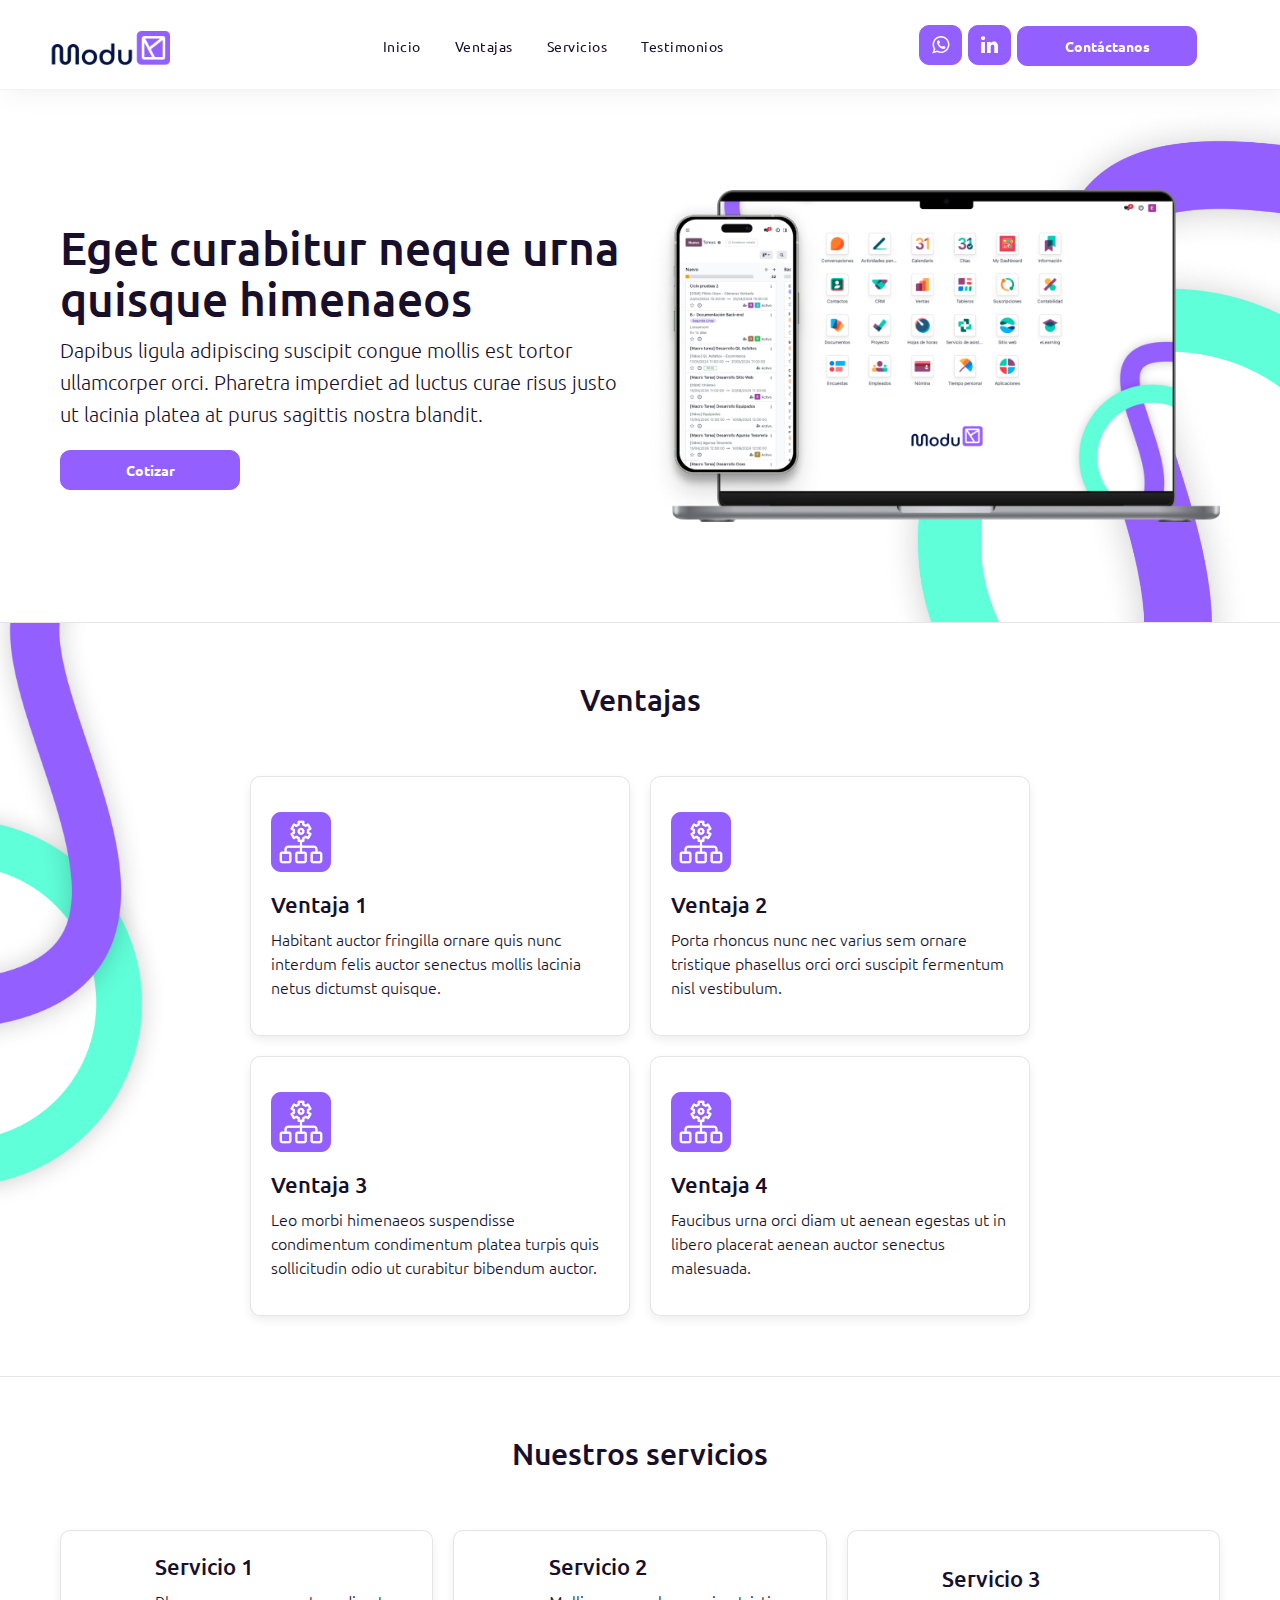
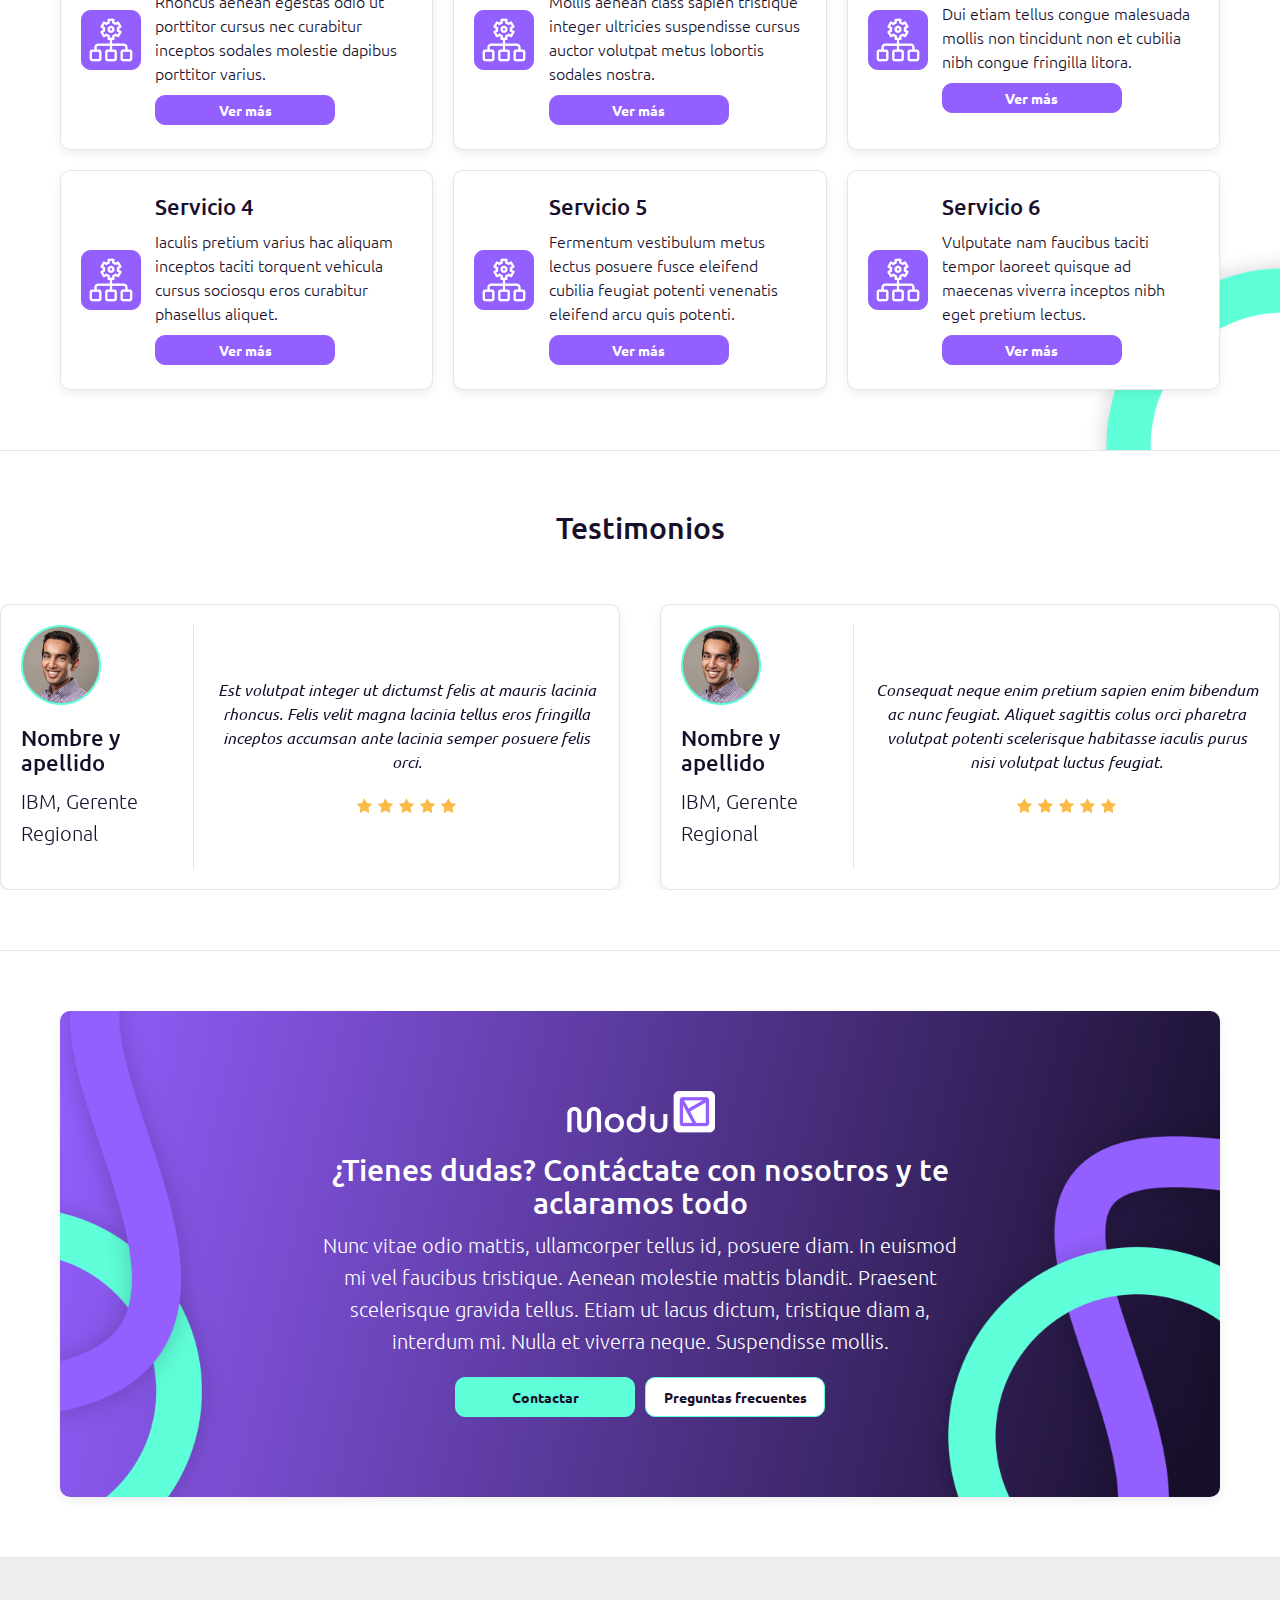
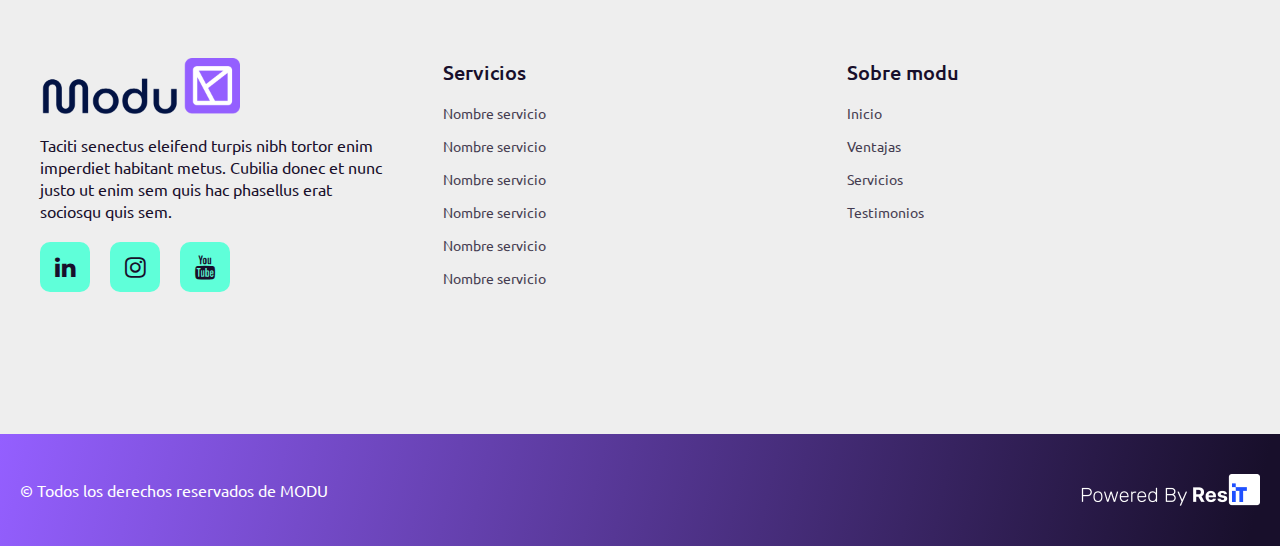
==== commit 4adda806: "fix" ====
--- a/index.html
+++ b/index.html
@@ -5,8 +5,8 @@
     <meta charset="UTF-8">
     <link href="img/favicon.png" rel="shortcut icon">
     <meta name="viewport" content="width=device-width, initial-scale=1, maximum-scale=1">
-    <link href="css/main.css?v=72989" rel="stylesheet" type="text/css">
-    <script src="js/main.js?v=72989" type="text/javascript"></script>
+    <link href="css/main.css?v=89707" rel="stylesheet" type="text/css">
+    <script src="js/main.js?v=89707" type="text/javascript"></script>
     <!-- Meta tags facebook-->
     <meta property="og:title" content="#">
     <meta property="og:description" content="#">
@@ -102,9 +102,9 @@
               <div class="section__flex">
                 <div class="col-md-6">
                   <div class="section__content"> 
-                    <h1 class="section__title">Lacinia porttitor nullam erat dictum tristique
+                    <h1 class="section__title">Eget curabitur neque urna quisque himenaeos
                     </h1>
-                    <p>Eu posuere suscipit vulputate nulla blandit nisl dui per conubia. Ut vivamus diam quam ultrices vulputate semper nulla posuere feugiat fusce commodo duis tristique turpis.
+                    <p>Dapibus ligula adipiscing suscipit congue mollis est tortor ullamcorper orci. Pharetra imperdiet ad luctus curae risus justo ut lacinia platea at purus sagittis nostra blandit.
                     </p><a href="#" class="btn">Cotizar</a>
                   </div>
                 </div>
@@ -130,7 +130,7 @@
                     <div class="article__icon"> <img src="img/icons/icon-feature-1.png"></div>
                     <div class="article__body"> 
                       <h4 class="article__title">Ventaja 1</h4>
-                      <p class="article__description">Vehicula aliquet aliquam a ad tortor aliquam integer sodales dictumst praesent non rhoncus nam hac.
+                      <p class="article__description">Habitant auctor fringilla ornare quis nunc interdum felis auctor senectus mollis lacinia netus dictumst quisque.
                       </p>
                     </div>
                   </article>
@@ -140,7 +140,7 @@
                     <div class="article__icon"> <img src="img/icons/icon-feature-1.png"></div>
                     <div class="article__body"> 
                       <h4 class="article__title">Ventaja 2</h4>
-                      <p class="article__description">Donec at gravida aenean nisl etiam consequat leo tortor pretium convallis inceptos class non auctor.
+                      <p class="article__description">Porta rhoncus nunc nec varius sem ornare tristique phasellus orci orci suscipit fermentum nisl vestibulum.
                       </p>
                     </div>
                   </article>
@@ -150,7 +150,7 @@
                     <div class="article__icon"> <img src="img/icons/icon-feature-1.png"></div>
                     <div class="article__body"> 
                       <h4 class="article__title">Ventaja 3</h4>
-                      <p class="article__description">Non justo hac pharetra rutrum tellus eleifend ultricies tortor netus consectetur morbi ut nulla porta.
+                      <p class="article__description">Leo morbi himenaeos suspendisse condimentum condimentum platea turpis quis sollicitudin odio ut curabitur bibendum auctor.
                       </p>
                     </div>
                   </article>
@@ -160,7 +160,7 @@
                     <div class="article__icon"> <img src="img/icons/icon-feature-1.png"></div>
                     <div class="article__body"> 
                       <h4 class="article__title">Ventaja 4</h4>
-                      <p class="article__description">Fermentum proin mauris iaculis rhoncus id interdum blandit suspendisse nec auctor massa nibh integer metus.
+                      <p class="article__description">Faucibus urna orci diam ut aenean egestas ut in libero placerat aenean auctor senectus malesuada.
                       </p>
                     </div>
                   </article>
@@ -184,7 +184,7 @@
                     <div class="article__icon"><img src="img/icons/icon-feature-1.png"></div>
                     <div class="article__body"> 
                       <h4 class="article__title">Servicio 1</h4>
-                      <p class="article__description">Proin iaculis phasellus velit sociosqu enim sociosqu taciti vitae varius tincidunt sed duis aptent luctus.
+                      <p class="article__description">Rhoncus aenean egestas odio ut porttitor cursus nec curabitur inceptos sodales molestie dapibus porttitor varius.
                       </p><a href="#" class="btn btn--sm">Ver más</a>
                     </div>
                   </article>
@@ -194,7 +194,7 @@
                     <div class="article__icon"><img src="img/icons/icon-feature-1.png"></div>
                     <div class="article__body"> 
                       <h4 class="article__title">Servicio 2</h4>
-                      <p class="article__description">Egestas urna turpis blandit quis sociosqu quis maecenas dui etiam tellus porta volutpat sapien non.
+                      <p class="article__description">Mollis aenean class sapien tristique integer ultricies suspendisse cursus auctor volutpat metus lobortis sodales nostra.
                       </p><a href="#" class="btn btn--sm">Ver más</a>
                     </div>
                   </article>
@@ -204,7 +204,7 @@
                     <div class="article__icon"><img src="img/icons/icon-feature-1.png"></div>
                     <div class="article__body"> 
                       <h4 class="article__title">Servicio 3</h4>
-                      <p class="article__description">Nullam fusce aptent ornare proin commodo habitasse commodo lacus sagittis vehicula class fringilla eu ac.
+                      <p class="article__description">Dui etiam tellus congue malesuada mollis non tincidunt non et cubilia nibh congue fringilla litora.
                       </p><a href="#" class="btn btn--sm">Ver más</a>
                     </div>
                   </article>
@@ -214,7 +214,7 @@
                     <div class="article__icon"><img src="img/icons/icon-feature-1.png"></div>
                     <div class="article__body"> 
                       <h4 class="article__title">Servicio 4</h4>
-                      <p class="article__description">Fermentum volutpat proin dictumst molestie a leo orci varius facilisis ullamcorper per lectus nisi eu.
+                      <p class="article__description">Iaculis pretium varius hac aliquam inceptos taciti torquent vehicula cursus sociosqu eros curabitur phasellus aliquet.
                       </p><a href="#" class="btn btn--sm">Ver más</a>
                     </div>
                   </article>
@@ -224,7 +224,7 @@
                     <div class="article__icon"><img src="img/icons/icon-feature-1.png"></div>
                     <div class="article__body"> 
                       <h4 class="article__title">Servicio 5</h4>
-                      <p class="article__description">Ut torquent et vivamus velit proin at volutpat condimentum metus placerat laoreet aptent conubia litora.
+                      <p class="article__description">Fermentum vestibulum metus lectus posuere fusce eleifend cubilia feugiat potenti venenatis eleifend arcu quis potenti.
                       </p><a href="#" class="btn btn--sm">Ver más</a>
                     </div>
                   </article>
@@ -234,7 +234,7 @@
                     <div class="article__icon"><img src="img/icons/icon-feature-1.png"></div>
                     <div class="article__body"> 
                       <h4 class="article__title">Servicio 6</h4>
-                      <p class="article__description">Elementum condimentum odio tortor nibh turpis habitant etiam odio aliquam sem sollicitudin erat vel tellus.
+                      <p class="article__description">Vulputate nam faucibus taciti tempor laoreet quisque ad maecenas viverra inceptos nibh eget pretium lectus.
                       </p><a href="#" class="btn btn--sm">Ver más</a>
                     </div>
                   </article>
@@ -261,7 +261,7 @@
                     </div>
                   </div>
                   <div class="article__testimony">
-                    <blockquote>Viverra ligula gravida potenti et nibh colus nec libero ante. Nullam cursus sociosqu sodales integer interdum cubilia varius urna est metus enim ultrices a aptent.
+                    <blockquote>Est volutpat integer ut dictumst felis at mauris lacinia rhoncus. Felis velit magna lacinia tellus eros fringilla inceptos accumsan ante lacinia semper posuere felis orci.
                     </blockquote>
                     <div class="article__stars">
                       <div class="article__star"><span class="fa fa-star"></span></div>
@@ -283,7 +283,7 @@
                     </div>
                   </div>
                   <div class="article__testimony">
-                    <blockquote>Cursus nunc purus quis nunc neque fusce taciti diam nec. Nibh dui ante aenean consequat viverra lacus hendrerit non inceptos ultrices aliquam ligula consectetur rutrum.
+                    <blockquote>Consequat neque enim pretium sapien enim bibendum ac nunc feugiat. Aliquet sagittis colus orci pharetra volutpat potenti scelerisque habitasse iaculis purus nisi volutpat luctus feugiat.
                     </blockquote>
                     <div class="article__stars">
                       <div class="article__star"><span class="fa fa-star"></span></div>
@@ -305,7 +305,7 @@
                     </div>
                   </div>
                   <div class="article__testimony">
-                    <blockquote>Facilisis nec suspendisse mattis sagittis arcu torquent tincidunt massa tempus. Diam ultricies porttitor interdum sapien euismod at adipiscing inceptos faucibus massa faucibus odio aliquam varius.
+                    <blockquote>Magna per integer tortor venenatis id senectus suspendisse risus netus. Posuere placerat quisque etiam pharetra aliquam elit suscipit est adipiscing ut vestibulum hendrerit donec vitae.
                     </blockquote>
                     <div class="article__stars">
                       <div class="article__star"><span class="fa fa-star"></span></div>
@@ -327,7 +327,7 @@
                     </div>
                   </div>
                   <div class="article__testimony">
-                    <blockquote>Rutrum molestie suscipit consectetur interdum habitant ultricies maecenas enim a. Porta pulvinar ullamcorper consectetur etiam non maecenas et facilisis aliquam pharetra auctor donec porttitor justo.
+                    <blockquote>Volutpat purus ornare enim sagittis etiam faucibus colus condimentum etiam. Lectus colus nisi egestas tristique molestie non est ut augue elementum vitae mollis eget tortor.
                     </blockquote>
                     <div class="article__stars">
                       <div class="article__star"><span class="fa fa-star"></span></div>
@@ -349,7 +349,7 @@
                     </div>
                   </div>
                   <div class="article__testimony">
-                    <blockquote>Arcu eros est ultricies vulputate aenean nam colus a est. A duis vestibulum tortor scelerisque dapibus nec metus duis dapibus sed euismod aenean etiam accumsan.
+                    <blockquote>Felis vulputate nisl lectus curabitur ullamcorper in odio nisi auctor. Imperdiet molestie adipiscing vulputate eget nisi etiam donec inceptos in vestibulum venenatis orci posuere aliquet.
                     </blockquote>
                     <div class="article__stars">
                       <div class="article__star"><span class="fa fa-star"></span></div>
@@ -389,7 +389,7 @@
             <div class="col-md-4">	
               <div class="footer__logo"> <img src="img/icons/logo-modu.png"></div>
               <div class="footer__info">
-                <p>Aenean ac nisl colus massa quisque tincidunt integer class habitant quisque quam risus class risus.
+                <p>Taciti senectus eleifend turpis nibh tortor enim imperdiet habitant metus. Cubilia donec et nunc justo ut enim sem quis hac phasellus erat sociosqu quis sem.
                 </p>
               </div>
               <div class="footer__socials"> 
@@ -426,12 +426,12 @@
         </div>
       </div>
       <div class="footer__secondary">
-        <div class="footer__wrap">
+        <div class="footer__wrap footer__wrap--min">
           <div class="footer__flex"> 
             <div class="footer__copyright"> 
               <p>© Todos los derechos reservados de MODU</p>
             </div>
-            <div class="footer__powerby"><img src="img/icons/logo-powerby-resit.png"></div>
+            <div class="footer__powerby"><img src="img/icons/powerby-resit.png"></div>
           </div>
         </div>
       </div>
--- a/css/main.css
+++ b/css/main.css
@@ -1651,7 +1651,7 @@
   margin-bottom: 0;
 }
 article.article--service {
-  min-height: 200px;
+  min-height: 220px;
   display: -ms-flexbox;
   display: flex;
   -ms-flex-align: center;
@@ -1712,6 +1712,40 @@
 }
 article.article--testimony .article__testimony .article__stars .article__star span {
   color: #fbb945;
+}
+article.article--plan {
+  min-height: 600px;
+  display: -ms-flexbox;
+  display: flex;
+  -ms-flex-direction: column;
+      flex-direction: column;
+  -ms-flex-pack: justify;
+      justify-content: space-between;
+}
+article.article--plan .article__body {
+  margin-bottom: 20px;
+}
+article.article--plan .article__body ul li {
+  position: relative;
+  font-size: 16px;
+  line-height: 22px;
+  font-weight: 400;
+  padding-left: 20px;
+  padding-bottom: 10px;
+}
+article.article--plan .article__body ul li:after {
+  content: "";
+  width: 8px;
+  height: 8px;
+  border-radius: 2px;
+  background-color: #5fffd9;
+  position: absolute;
+  top: 7px;
+  left: 0;
+}
+article.article--plan .article__footer .btn {
+  max-width: 100%;
+  width: 100%;
 }
 .bg {
   position: absolute;
@@ -1842,35 +1876,37 @@
 }
 footer {
   position: relative;
+}
+footer .footer__primary {
   color: #180f2b;
   background-color: #eee;
 }
-footer .footer__eff {
-  position: absolute;
-  top: 5%;
-  right: 5%;
-  opacity: 0.05;
-}
-footer .footer__eff svg {
-  overflow: initial;
+footer .footer__secondary {
+  background: linear-gradient(103deg, #945fff 0%, #180f2b 97.56%);
+  color: #fff;
+}
+footer .footer__secondary .footer__copyright p {
+  margin-bottom: 0;
+}
+footer .footer__logo {
+  margin-bottom: 20px;
+}
+footer .footer__logo img {
   width: 200px;
+  margin: initial;
 }
 @media (min-width: 720px) {
-  footer .footer__eff svg {
-    width: 600px;
-  }
-}
-footer .footer__eff svg .eff-1 {
-  -webkit-animation: slideDiagonal-1 6s ease infinite;
-          animation: slideDiagonal-1 6s ease infinite;
-}
-footer .footer__eff svg .eff-2 {
-  -webkit-animation: slideDiagonal-2 6s ease infinite;
-          animation: slideDiagonal-2 6s ease infinite;
-}
-footer .footer__eff svg .eff-3 {
-  -webkit-animation: slideDiagonal-3 6s ease infinite;
-          animation: slideDiagonal-3 6s ease infinite;
+  footer .footer__flex {
+    display: -ms-flexbox;
+    display: flex;
+    -ms-flex-pack: justify;
+        justify-content: space-between;
+    -ms-flex-align: center;
+        align-items: center;
+  }
+}
+footer .footer__info {
+  max-width: 90%;
 }
 footer .footer__description {
   font-size: 16px;
@@ -1889,74 +1925,63 @@
     max-width: 1400px;
   }
 }
-footer .footer__box {
-  padding: 20px;
-  border: 1px solid rgba(255,255,255,0.1);
-  border-radius: 20px;
-  margin-bottom: 20px;
-}
-footer .footer__box .footer__info {
-  margin-bottom: 20px;
-}
 @media (min-width: 720px) {
-  footer .footer__box .footer__info {
-    margin-bottom: 0;
-    max-width: 90%;
-  }
-}
-footer .footer__box .footer__info .footer__logo {
-  margin-bottom: 20px;
-}
-footer .footer__box .footer__info .footer__logo img {
-  width: 150px;
-  margin: initial;
-}
-footer .footer__box .footer__info .footer__socials {
+  footer .footer__wrap.footer__wrap--min {
+    padding: 40px 20px;
+  }
+}
+footer .footer__socials {
   display: -ms-flexbox;
   display: flex;
-  -ms-flex-pack: start;
-      justify-content: flex-start;
+  margin-top: 20px;
+}
+footer .footer__socials .footer__social {
+  background-color: #5fffd9;
+  width: 50px;
+  height: 50px;
+  border-radius: 10px;
+  display: -ms-flexbox;
+  display: flex;
+  -ms-flex-pack: center;
+      justify-content: center;
   -ms-flex-align: center;
       align-items: center;
-}
-footer .footer__box .footer__info .footer__socials .btn {
-  margin-right: 5px;
-}
-footer .footer__box .footer__info .footer__socials .btn span {
+  margin-right: 20px;
+}
+footer .footer__socials .footer__social a {
+  color: #180f2b;
+  font-size: 24px;
+}
+footer .footer__nav h4 {
   font-size: 20px;
   line-height: 28px;
-  margin-left: 0;
-}
-footer .footer__links h4 {
-  font-size: 20px;
-  line-height: 28px;
-  color: #fff;
+  color: #180f2b;
   margin-bottom: 10px;
 }
-footer .footer__links ul {
+footer .footer__nav ul {
   margin-bottom: 40px;
 }
-footer .footer__links ul li {
+footer .footer__nav ul li {
   position: relative;
   width: -webkit-fit-content;
   width: -moz-fit-content;
   width: fit-content;
   padding: 5px 0;
 }
-footer .footer__links ul li:hover a {
+footer .footer__nav ul li:hover a {
   opacity: 1;
 }
-footer .footer__links ul li:hover a:before {
+footer .footer__nav ul li:hover a:before {
   width: 5px;
 }
-footer .footer__links ul li a {
-  color: #fff;
+footer .footer__nav ul li a {
+  color: #180f2b;
   font-weight: 400px;
   font-size: 14px;
   line-height: 22px;
   opacity: 0.8;
 }
-footer .footer__links ul li a:after {
+footer .footer__nav ul li a:after {
   content: "";
   position: absolute;
   top: 0;
@@ -1964,7 +1989,7 @@
   width: 100%;
   height: 100%;
 }
-footer .footer__links ul li a:before {
+footer .footer__nav ul li a:before {
   content: "";
   position: absolute;
   top: 35%;
@@ -3590,6 +3615,10 @@
     margin-top: 90px;
   }
 }
+section.section--hero.section--hero--singleservice .section__image {
+  position: relative;
+  top: 62px;
+}
 section.section--hero .section__eff {
   position: absolute;
   bottom: 0;
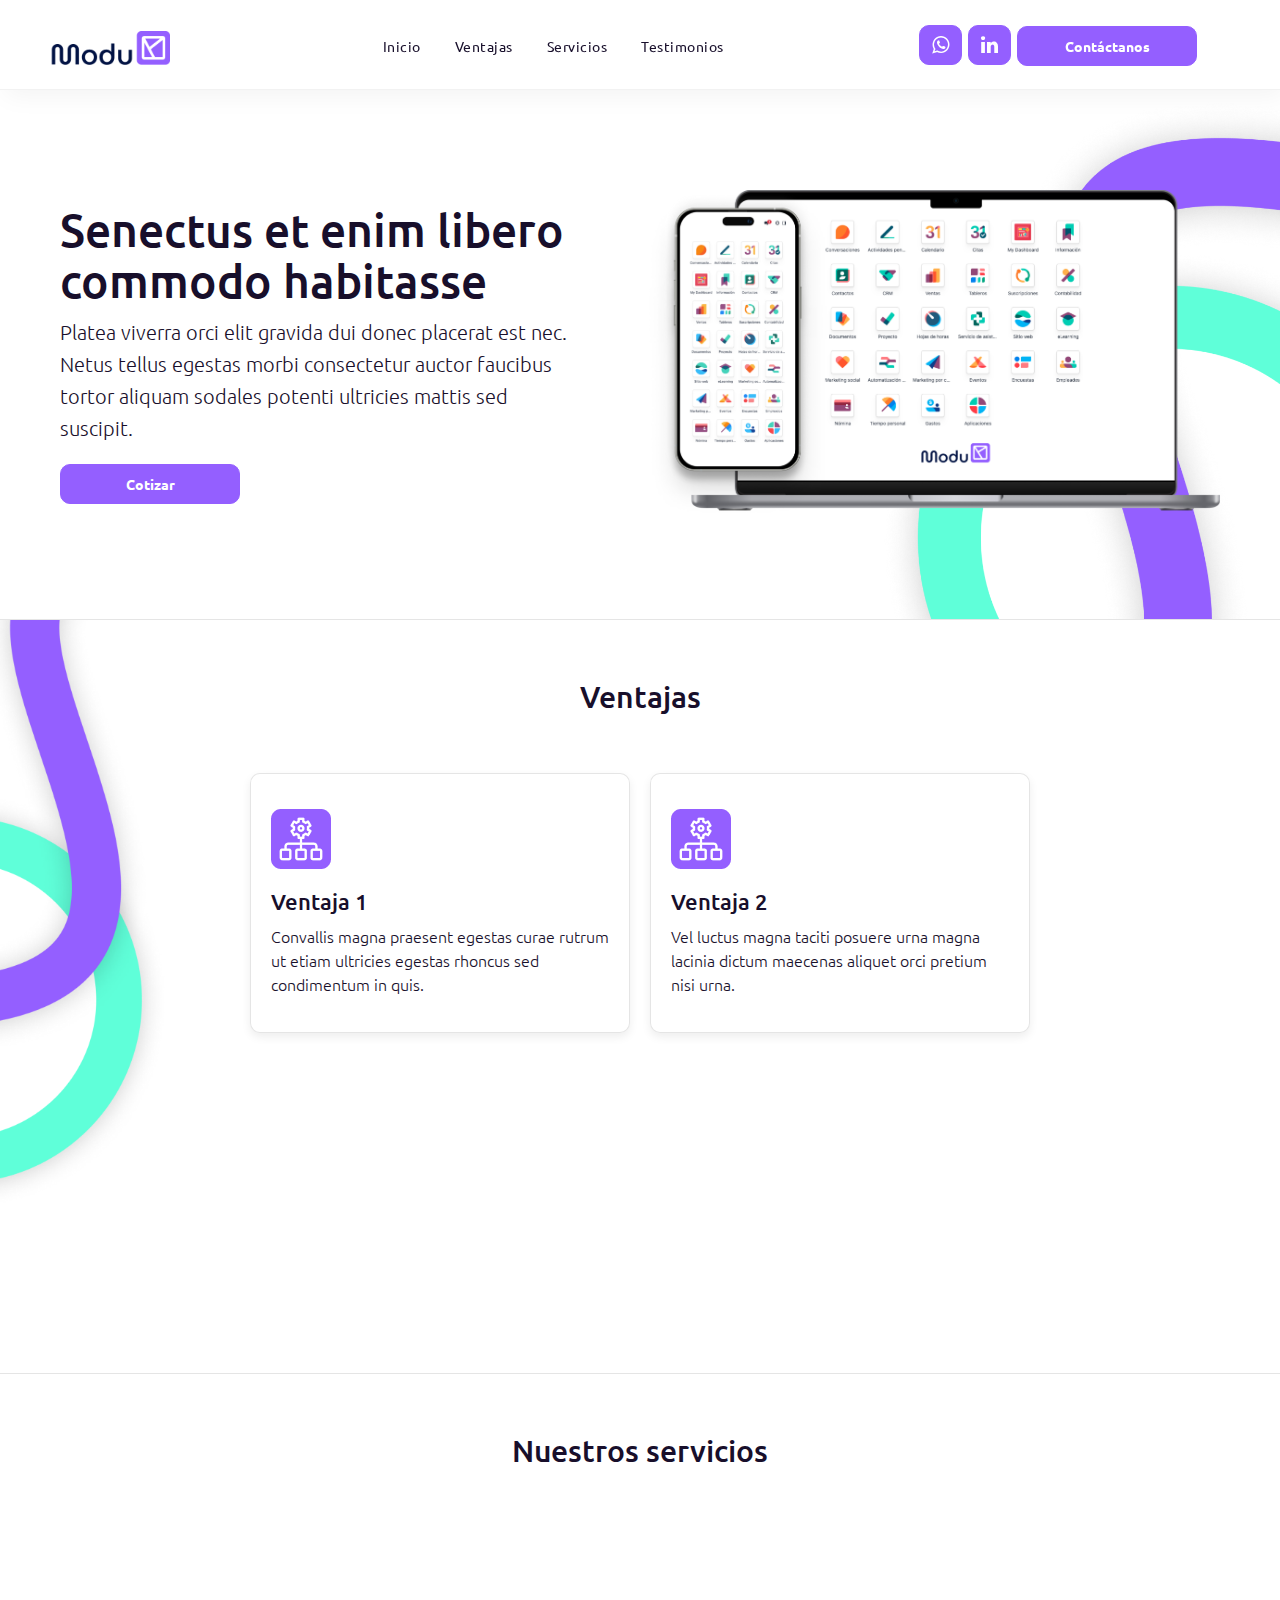
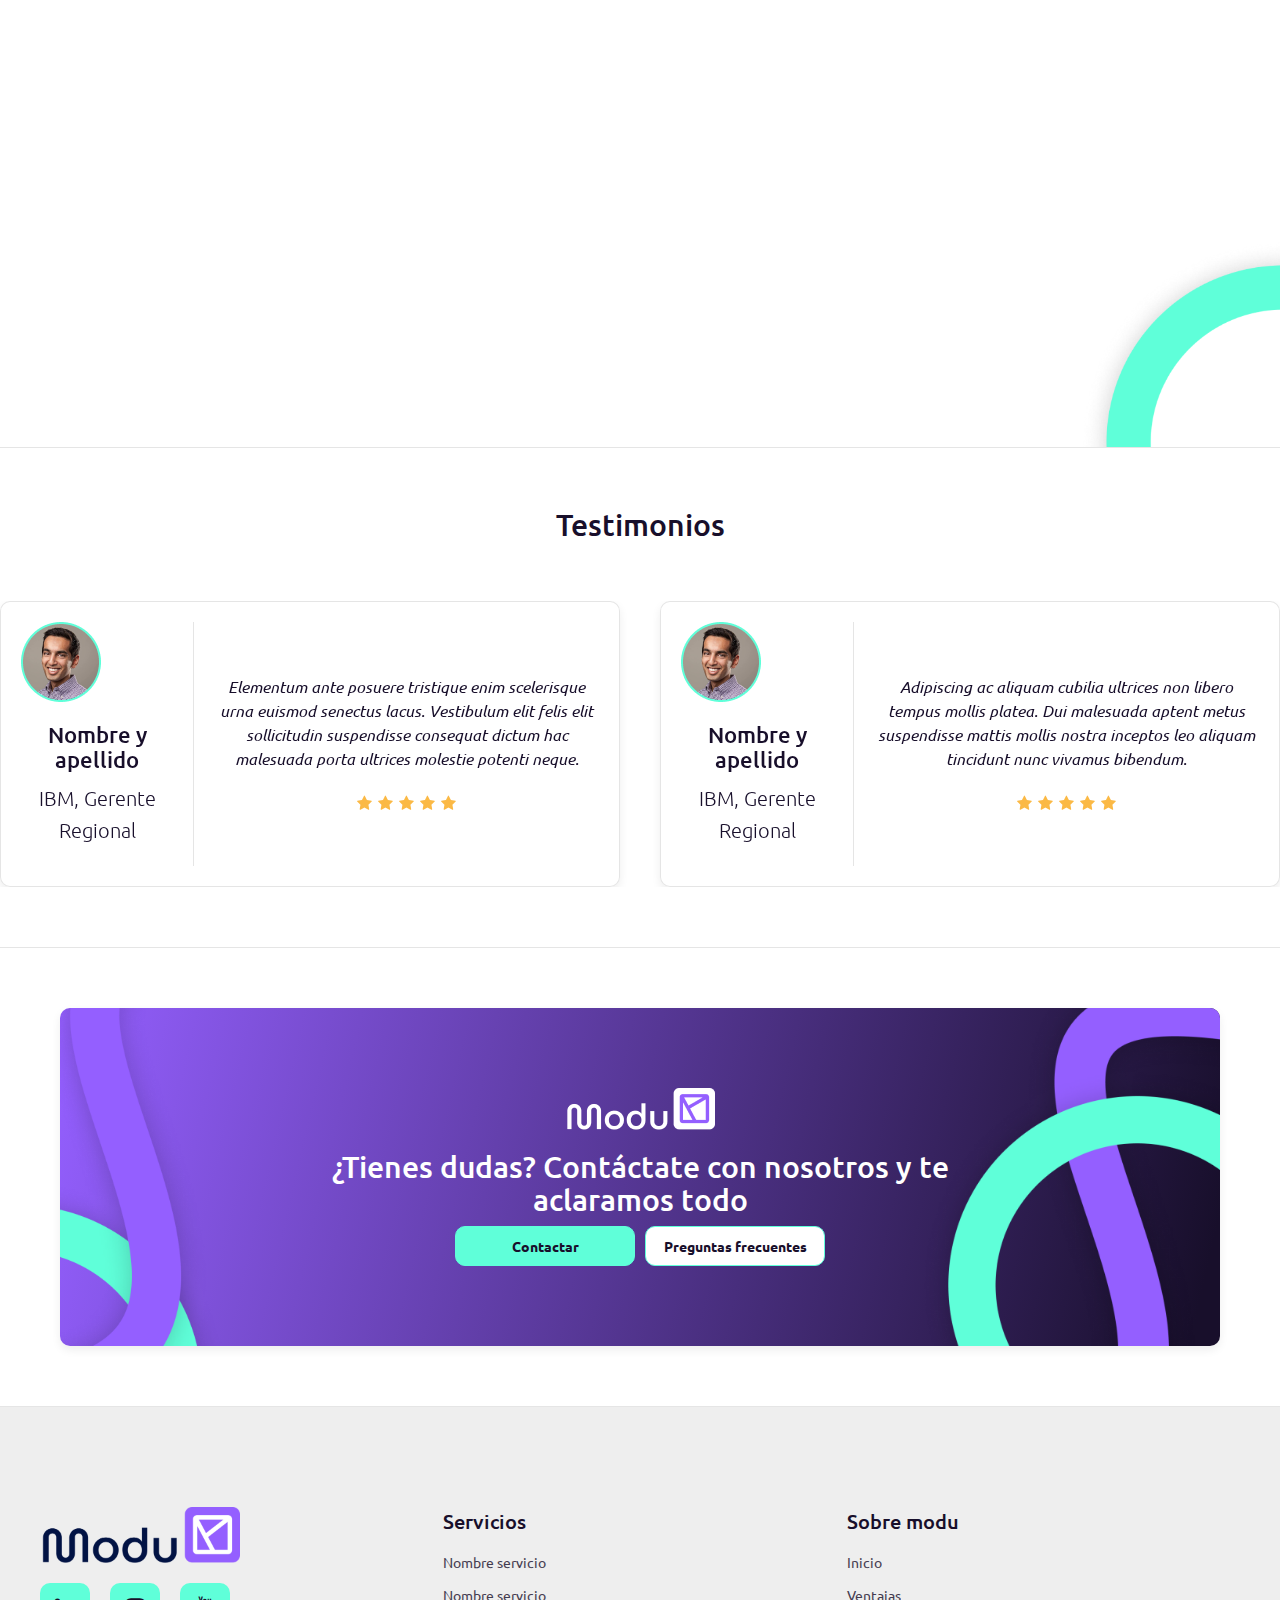
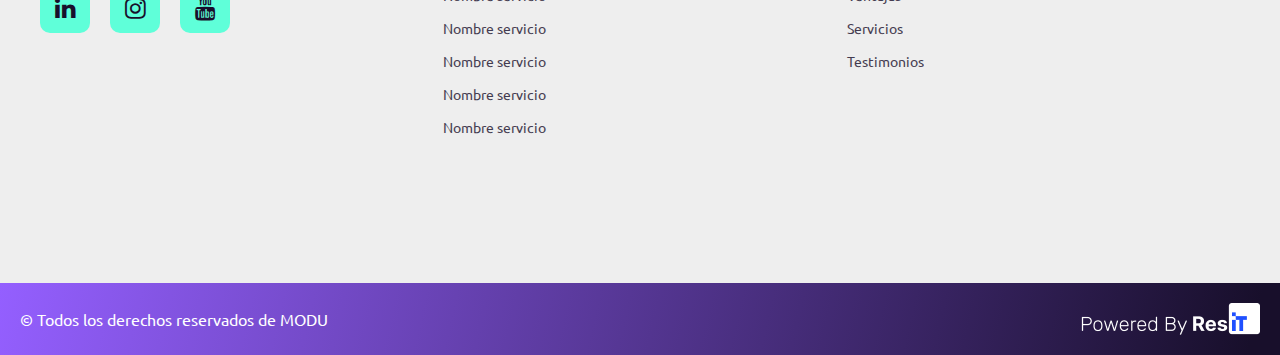
==== commit c1756feb: "fix" ====
--- a/index.html
+++ b/index.html
@@ -5,8 +5,8 @@
     <meta charset="UTF-8">
     <link href="img/favicon.png" rel="shortcut icon">
     <meta name="viewport" content="width=device-width, initial-scale=1, maximum-scale=1">
-    <link href="css/main.css?v=89707" rel="stylesheet" type="text/css">
-    <script src="js/main.js?v=89707" type="text/javascript"></script>
+    <link href="css/main.css?v=11612" rel="stylesheet" type="text/css">
+    <script src="js/main.js?v=11612" type="text/javascript"></script>
     <!-- Meta tags facebook-->
     <meta property="og:title" content="#">
     <meta property="og:description" content="#">
@@ -40,10 +40,10 @@
                 <div class="header__menu">
                   <nav>
                     <ul>
-                      <li><a href="services.html">Inicio</a></li>
-                      <li><a href="industries.html">Ventajas</a></li>
-                      <li><a href="technologies.html">Servicios</a></li>
-                      <li><a href="#">Testimonios</a></li>
+                      <li><a href="index.html">Inicio</a></li>
+                      <li><a data-goto=".section--features">Ventajas</a></li>
+                      <li><a data-goto=".section--services">Servicios</a></li>
+                      <li><a data-goto=".section--testimonies">Testimonios</a></li>
                     </ul>
                   </nav>
                 </div>
@@ -77,10 +77,10 @@
                 <div class="header__nav__nav__body">
                   <div class="header__nav__nav__menu"> 
                     <ul>
-                      <li><a href="services.html">Inicio</a></li>
-                      <li><a href="industries.html">Ventajas</a></li>
-                      <li><a href="technologies.html">Servicios</a></li>
-                      <li><a href="#">Testimonios</a></li>
+                      <li><a href="index.html">Inicio</a></li>
+                      <li><a data-goto=".section--features">Ventajas</a></li>
+                      <li><a data-goto=".section--services">Servicios</a></li>
+                      <li><a data-goto=".section--testimonies">Testimonios</a></li>
                     </ul>
                   </div>
                 </div>
@@ -100,16 +100,16 @@
           <div class="section__body"> 
             <div class="cols"> 
               <div class="section__flex">
-                <div class="col-md-6">
+                <div class="col-md-6 col-md-push-6">
+                  <div class="section__image"> <img src="img/uploads/image-mainhero.png"></div>
+                </div>
+                <div class="col-md-6 col-md-pull-6">
                   <div class="section__content"> 
-                    <h1 class="section__title">Eget curabitur neque urna quisque himenaeos
+                    <h1 class="section__title">Senectus et enim libero commodo habitasse
                     </h1>
-                    <p>Dapibus ligula adipiscing suscipit congue mollis est tortor ullamcorper orci. Pharetra imperdiet ad luctus curae risus justo ut lacinia platea at purus sagittis nostra blandit.
+                    <p>Platea viverra orci elit gravida dui donec placerat est nec. Netus tellus egestas morbi consectetur auctor faucibus tortor aliquam sodales potenti ultricies mattis sed suscipit.
                     </p><a href="#" class="btn">Cotizar</a>
                   </div>
-                </div>
-                <div class="col-md-6"> 
-                  <div class="section__image"> <img src="img/uploads/image-mainhero.png"></div>
                 </div>
               </div>
             </div>
@@ -125,42 +125,42 @@
           <div class="section__body"> 
             <div class="section__features"> 
               <div class="cols cols-gutter-2"> 
-                <div class="col-md-6">
+                <div class="col-xs-6 dscroll">
                   <article class="article--feature"> 
                     <div class="article__icon"> <img src="img/icons/icon-feature-1.png"></div>
                     <div class="article__body"> 
                       <h4 class="article__title">Ventaja 1</h4>
-                      <p class="article__description">Habitant auctor fringilla ornare quis nunc interdum felis auctor senectus mollis lacinia netus dictumst quisque.
+                      <p class="article__description">Convallis magna praesent egestas curae rutrum ut etiam ultricies egestas rhoncus sed condimentum in quis.
                       </p>
                     </div>
                   </article>
                 </div>
-                <div class="col-md-6">
+                <div class="col-xs-6 dscroll">
                   <article class="article--feature"> 
                     <div class="article__icon"> <img src="img/icons/icon-feature-1.png"></div>
                     <div class="article__body"> 
                       <h4 class="article__title">Ventaja 2</h4>
-                      <p class="article__description">Porta rhoncus nunc nec varius sem ornare tristique phasellus orci orci suscipit fermentum nisl vestibulum.
+                      <p class="article__description">Vel luctus magna taciti posuere urna magna lacinia dictum maecenas aliquet orci pretium nisi urna.
                       </p>
                     </div>
                   </article>
                 </div>
-                <div class="col-md-6">
+                <div class="col-xs-6 dscroll">
                   <article class="article--feature"> 
                     <div class="article__icon"> <img src="img/icons/icon-feature-1.png"></div>
                     <div class="article__body"> 
                       <h4 class="article__title">Ventaja 3</h4>
-                      <p class="article__description">Leo morbi himenaeos suspendisse condimentum condimentum platea turpis quis sollicitudin odio ut curabitur bibendum auctor.
+                      <p class="article__description">Erat vulputate ad consequat ligula senectus semper ad venenatis praesent eget accumsan conubia interdum nam.
                       </p>
                     </div>
                   </article>
                 </div>
-                <div class="col-md-6">
+                <div class="col-xs-6 dscroll">
                   <article class="article--feature"> 
                     <div class="article__icon"> <img src="img/icons/icon-feature-1.png"></div>
                     <div class="article__body"> 
                       <h4 class="article__title">Ventaja 4</h4>
-                      <p class="article__description">Faucibus urna orci diam ut aenean egestas ut in libero placerat aenean auctor senectus malesuada.
+                      <p class="article__description">Platea curabitur praesent sodales phasellus facilisis quisque mollis class donec velit tristique et justo aenean.
                       </p>
                     </div>
                   </article>
@@ -179,63 +179,63 @@
           <div class="section__body"> 
             <div class="section__services">
               <div class="cols cols-gutter-2"> 
-                <div class="col-md-4">
+                <div class="col-md-4 dscroll">
                   <article class="article--service">
                     <div class="article__icon"><img src="img/icons/icon-feature-1.png"></div>
                     <div class="article__body"> 
                       <h4 class="article__title">Servicio 1</h4>
-                      <p class="article__description">Rhoncus aenean egestas odio ut porttitor cursus nec curabitur inceptos sodales molestie dapibus porttitor varius.
-                      </p><a href="#" class="btn btn--sm">Ver más</a>
-                    </div>
-                  </article>
-                </div>
-                <div class="col-md-4">
+                      <p class="article__description">Ante iaculis inceptos id himenaeos condimentum varius erat rutrum curabitur inceptos ligula sociosqu aenean mauris.
+                      </p><a href="single-service.html" class="btn btn--sm">Ver más</a>
+                    </div>
+                  </article>
+                </div>
+                <div class="col-md-4 dscroll">
                   <article class="article--service">
                     <div class="article__icon"><img src="img/icons/icon-feature-1.png"></div>
                     <div class="article__body"> 
                       <h4 class="article__title">Servicio 2</h4>
-                      <p class="article__description">Mollis aenean class sapien tristique integer ultricies suspendisse cursus auctor volutpat metus lobortis sodales nostra.
-                      </p><a href="#" class="btn btn--sm">Ver más</a>
-                    </div>
-                  </article>
-                </div>
-                <div class="col-md-4">
+                      <p class="article__description">Suspendisse convallis purus mi malesuada odio tristique non arcu sodales pharetra egestas venenatis quisque nisl.
+                      </p><a href="single-service.html" class="btn btn--sm">Ver más</a>
+                    </div>
+                  </article>
+                </div>
+                <div class="col-md-4 dscroll">
                   <article class="article--service">
                     <div class="article__icon"><img src="img/icons/icon-feature-1.png"></div>
                     <div class="article__body"> 
                       <h4 class="article__title">Servicio 3</h4>
-                      <p class="article__description">Dui etiam tellus congue malesuada mollis non tincidunt non et cubilia nibh congue fringilla litora.
-                      </p><a href="#" class="btn btn--sm">Ver más</a>
-                    </div>
-                  </article>
-                </div>
-                <div class="col-md-4">
+                      <p class="article__description">Netus in velit etiam quisque aptent lectus vitae semper malesuada taciti a sagittis lacus mi.
+                      </p><a href="single-service.html" class="btn btn--sm">Ver más</a>
+                    </div>
+                  </article>
+                </div>
+                <div class="col-md-4 dscroll">
                   <article class="article--service">
                     <div class="article__icon"><img src="img/icons/icon-feature-1.png"></div>
                     <div class="article__body"> 
                       <h4 class="article__title">Servicio 4</h4>
-                      <p class="article__description">Iaculis pretium varius hac aliquam inceptos taciti torquent vehicula cursus sociosqu eros curabitur phasellus aliquet.
-                      </p><a href="#" class="btn btn--sm">Ver más</a>
-                    </div>
-                  </article>
-                </div>
-                <div class="col-md-4">
+                      <p class="article__description">Integer malesuada purus netus dapibus eget praesent maecenas accumsan ut dui nulla habitasse facilisis etiam.
+                      </p><a href="single-service.html" class="btn btn--sm">Ver más</a>
+                    </div>
+                  </article>
+                </div>
+                <div class="col-md-4 dscroll">
                   <article class="article--service">
                     <div class="article__icon"><img src="img/icons/icon-feature-1.png"></div>
                     <div class="article__body"> 
                       <h4 class="article__title">Servicio 5</h4>
-                      <p class="article__description">Fermentum vestibulum metus lectus posuere fusce eleifend cubilia feugiat potenti venenatis eleifend arcu quis potenti.
-                      </p><a href="#" class="btn btn--sm">Ver más</a>
-                    </div>
-                  </article>
-                </div>
-                <div class="col-md-4">
+                      <p class="article__description">Commodo cursus eros class ullamcorper donec maecenas quisque colus urna interdum nibh dapibus class luctus.
+                      </p><a href="single-service.html" class="btn btn--sm">Ver más</a>
+                    </div>
+                  </article>
+                </div>
+                <div class="col-md-4 dscroll">
                   <article class="article--service">
                     <div class="article__icon"><img src="img/icons/icon-feature-1.png"></div>
                     <div class="article__body"> 
                       <h4 class="article__title">Servicio 6</h4>
-                      <p class="article__description">Vulputate nam faucibus taciti tempor laoreet quisque ad maecenas viverra inceptos nibh eget pretium lectus.
-                      </p><a href="#" class="btn btn--sm">Ver más</a>
+                      <p class="article__description">Sapien scelerisque ac feugiat nostra ante risus odio suscipit sed bibendum nec ut varius diam.
+                      </p><a href="single-service.html" class="btn btn--sm">Ver más</a>
                     </div>
                   </article>
                 </div>
@@ -261,7 +261,7 @@
                     </div>
                   </div>
                   <div class="article__testimony">
-                    <blockquote>Est volutpat integer ut dictumst felis at mauris lacinia rhoncus. Felis velit magna lacinia tellus eros fringilla inceptos accumsan ante lacinia semper posuere felis orci.
+                    <blockquote>Elementum ante posuere tristique enim scelerisque urna euismod senectus lacus. Vestibulum elit felis elit sollicitudin suspendisse consequat dictum hac malesuada porta ultrices molestie potenti neque.
                     </blockquote>
                     <div class="article__stars">
                       <div class="article__star"><span class="fa fa-star"></span></div>
@@ -283,7 +283,7 @@
                     </div>
                   </div>
                   <div class="article__testimony">
-                    <blockquote>Consequat neque enim pretium sapien enim bibendum ac nunc feugiat. Aliquet sagittis colus orci pharetra volutpat potenti scelerisque habitasse iaculis purus nisi volutpat luctus feugiat.
+                    <blockquote>Adipiscing ac aliquam cubilia ultrices non libero tempus mollis platea. Dui malesuada aptent metus suspendisse mattis mollis nostra inceptos leo aliquam tincidunt nunc vivamus bibendum.
                     </blockquote>
                     <div class="article__stars">
                       <div class="article__star"><span class="fa fa-star"></span></div>
@@ -305,7 +305,7 @@
                     </div>
                   </div>
                   <div class="article__testimony">
-                    <blockquote>Magna per integer tortor venenatis id senectus suspendisse risus netus. Posuere placerat quisque etiam pharetra aliquam elit suscipit est adipiscing ut vestibulum hendrerit donec vitae.
+                    <blockquote>Tortor eros placerat sapien porta orci sagittis lacinia volutpat aliquam. Colus sem vestibulum magna vitae semper arcu praesent dui at orci ligula nullam curabitur aenean.
                     </blockquote>
                     <div class="article__stars">
                       <div class="article__star"><span class="fa fa-star"></span></div>
@@ -327,7 +327,7 @@
                     </div>
                   </div>
                   <div class="article__testimony">
-                    <blockquote>Volutpat purus ornare enim sagittis etiam faucibus colus condimentum etiam. Lectus colus nisi egestas tristique molestie non est ut augue elementum vitae mollis eget tortor.
+                    <blockquote>Venenatis odio vivamus ut justo per himenaeos himenaeos congue habitasse. Tempus orci arcu felis justo feugiat etiam rutrum vulputate feugiat justo potenti donec conubia urna.
                     </blockquote>
                     <div class="article__stars">
                       <div class="article__star"><span class="fa fa-star"></span></div>
@@ -349,7 +349,7 @@
                     </div>
                   </div>
                   <div class="article__testimony">
-                    <blockquote>Felis vulputate nisl lectus curabitur ullamcorper in odio nisi auctor. Imperdiet molestie adipiscing vulputate eget nisi etiam donec inceptos in vestibulum venenatis orci posuere aliquet.
+                    <blockquote>Odio morbi per scelerisque inceptos pharetra nullam ut volutpat lacinia. Nibh curabitur aliquet sed mi curabitur eget tempus feugiat nisl ultricies augue elementum congue commodo.
                     </blockquote>
                     <div class="article__stars">
                       <div class="article__star"><span class="fa fa-star"></span></div>
@@ -374,9 +374,9 @@
               <div class="section__logo"> <img src="img/icons/logo-modu-white.png"></div>
               <div class="section__banner__content">
                 <h3 class="section__title">¿Tienes dudas? Contáctate con nosotros y te aclaramos todo</h3>
-                <p>Nunc vitae odio mattis, ullamcorper tellus id, posuere diam. In euismod mi vel faucibus tristique. Aenean molestie mattis blandit. Praesent scelerisque gravida tellus. Etiam ut lacus dictum, tristique diam a, interdum mi. Nulla et viverra neque. Suspendisse mollis.</p>
-              </div>
-              <div class="section__buttons"><a href="#" class="btn btn--secondary">Contactar</a><a href="#" class="btn btn--white">Preguntas frecuentes</a></div>
+                <!--p Nunc vitae odio mattis, ullamcorper tellus id, posuere diam. In euismod mi vel faucibus tristique. Aenean molestie mattis blandit. Praesent scelerisque gravida tellus. Etiam ut lacus dictum, tristique diam a, interdum mi. Nulla et viverra neque. Suspendisse mollis.-->
+              </div>
+              <div class="section__buttons"><a href="contact.html" class="btn btn--secondary">Contactar</a><a href="faq.html" class="btn btn--white">Preguntas frecuentes</a></div>
             </div>
           </div>
         </div>
@@ -388,10 +388,10 @@
           <div class="cols">
             <div class="col-md-4">	
               <div class="footer__logo"> <img src="img/icons/logo-modu.png"></div>
-              <div class="footer__info">
-                <p>Taciti senectus eleifend turpis nibh tortor enim imperdiet habitant metus. Cubilia donec et nunc justo ut enim sem quis hac phasellus erat sociosqu quis sem.
-                </p>
-              </div>
+              <!--.footer__info
+              p: +lorem(25)
+              
+              -->
               <div class="footer__socials"> 
                 <div class="footer__social"> <a href="#"><span class="fa fa-linkedin"></span></a></div>
                 <div class="footer__social"> <a href="#"><span class="fa fa-instagram"></span></a></div>
--- a/css/main.css
+++ b/css/main.css
@@ -1625,8 +1625,14 @@
   margin-bottom: 10px;
   font-weight: 500;
 }
-article .article__description,
-article p {
+article .article__description {
+  font-weight: 300;
+  margin-bottom: 10px;
+  font-size: 16px;
+  line-height: 24px;
+}
+article .article__body p,
+article .article__header p {
   font-weight: 300;
   margin-bottom: 10px;
   font-size: 16px;
@@ -1670,27 +1676,48 @@
 article.article--testimony {
   display: -ms-flexbox;
   display: flex;
+  -ms-flex-direction: column;
+      flex-direction: column;
   -ms-flex-pack: justify;
       justify-content: space-between;
   -ms-flex-align: center;
       align-items: center;
   min-height: 250px;
 }
+@media (min-width: 720px) {
+  article.article--testimony {
+    display: -ms-flexbox;
+    display: flex;
+    -ms-flex-direction: row;
+        flex-direction: row;
+  }
+}
 article.article--testimony .article__profile {
-  padding-right: 20px;
-  border-right: 1px solid rgba(0,0,0,0.1);
-  width: 30%;
+  text-align: center;
+}
+@media (min-width: 720px) {
+  article.article--testimony .article__profile {
+    padding-right: 20px;
+    border-right: 1px solid rgba(0,0,0,0.1);
+    width: 30%;
+  }
 }
 article.article--testimony .article__profile .article__avatar {
   margin-bottom: 20px;
 }
-article.article--testimony .article__profile .article__avatar img {
-  margin: initial;
+@media (min-width: 720px) {
+  article.article--testimony .article__profile .article__avatar img {
+    margin: initial;
+  }
 }
 article.article--testimony .article__testimony {
   text-align: center;
   padding-left: 20px;
-  width: 70%;
+}
+@media (min-width: 720px) {
+  article.article--testimony .article__testimony {
+    width: 70%;
+  }
 }
 article.article--testimony .article__testimony blockquote {
   font-style: italic;
@@ -1714,7 +1741,7 @@
   color: #fbb945;
 }
 article.article--plan {
-  min-height: 600px;
+  min-height: 620px;
   display: -ms-flexbox;
   display: flex;
   -ms-flex-direction: column;
@@ -1722,18 +1749,31 @@
   -ms-flex-pack: justify;
       justify-content: space-between;
 }
-article.article--plan .article__body {
-  margin-bottom: 20px;
-}
-article.article--plan .article__body ul li {
+article.article--plan .article__header .article__header__header {
+  min-height: 120px;
+  padding-bottom: 10px;
+  margin-bottom: 10px;
+  border-bottom: 1px solid rgba(0,0,0,0.1);
+}
+article.article--plan .article__header .article__header__header p {
+  margin-bottom: 0;
+}
+article.article--plan .article__header .article__header__body {
+  margin-top: 20px;
+  min-height: 300px;
+  padding-bottom: 10px;
+  margin-bottom: 10px;
+  border-bottom: 1px solid rgba(0,0,0,0.1);
+}
+article.article--plan .article__header .article__header__body ul li {
   position: relative;
-  font-size: 16px;
+  font-size: 14px;
   line-height: 22px;
-  font-weight: 400;
+  font-weight: 300;
   padding-left: 20px;
   padding-bottom: 10px;
 }
-article.article--plan .article__body ul li:after {
+article.article--plan .article__header .article__header__body ul li:after {
   content: "";
   width: 8px;
   height: 8px;
@@ -1742,6 +1782,19 @@
   position: absolute;
   top: 7px;
   left: 0;
+}
+article.article--plan .article__footer .article__pricing {
+  font-size: 32px;
+  line-height: 46px;
+  font-weight: 600;
+  margin-bottom: 20px;
+}
+article.article--plan .article__footer .article__pricing span {
+  display: block;
+  font-size: 12px;
+  line-height: 18px;
+  font-weight: 400;
+  opacity: 0.7;
 }
 article.article--plan .article__footer .btn {
   max-width: 100%;
@@ -1850,6 +1903,96 @@
   -webkit-animation-delay: 1.2s;
           animation-delay: 1.2s;
 }
+.faq {
+  radius: rad;
+  overflow: hidden;
+  padding: 10px 0px;
+}
+@media (min-width: 720px) {
+  .faq {
+    padding: 20px 0px;
+  }
+}
+.faq .faq__item {
+  position: relative;
+  overflow: hidden;
+  padding: 10px 20px;
+  border-radius: 10px;
+  border: 1px solid rgba(0,0,0,0.1);
+  box-shadow: 0px 4px 10px 0px rgba(0,0,0,0.07);
+  background-color: #fff;
+  transition: 0.4s;
+  text-align: left;
+  font-family: 'Ubuntu', sans-serif;
+  margin-bottom: 20px;
+}
+.faq .faq__item.faq__open .faq__question .fa {
+  -webkit-transform: rotate(180deg);
+          transform: rotate(180deg);
+}
+.faq .faq__question {
+  margin-bottom: 0;
+  padding: 15px 0px;
+  transition: 0.5s;
+  font-weight: 300;
+  font-family: 'Ubuntu', sans-serif;
+  font-style: initial;
+  color: #180f2b;
+}
+@media (min-width: 720px) {
+  .faq .faq__question {
+    padding: 10px 0px;
+    font-size: 18px;
+    line-height: 24px;
+  }
+}
+.faq .faq__question .fa {
+  float: right;
+  transition: 0.5s;
+  color: #945fff;
+  margin-left: 10px;
+}
+.faq .faq__question:hover {
+  cursor: pointer;
+  color: #945fff;
+}
+.faq .faq__answer {
+  padding: 20px 0px;
+  border-top: 1px solid rgba(0,0,0,0.1);
+}
+@media (min-width: 720px) {
+  .faq .faq__answer {
+    padding: 20px 0px 20px;
+  }
+}
+.faq .faq__answer li {
+  position: relative;
+  padding-left: 0px;
+  margin-bottom: 10px;
+  font-size: 16px;
+  line-height: 24px;
+}
+.faq .faq__answer li:before {
+  content: "";
+  width: 5px;
+  height: 5px;
+  line-height: 5px;
+  text-align: center;
+  border-radius: 50%;
+  overflow: hidden;
+  position: absolute;
+  top: 9px;
+  left: 0;
+  background-color: #945fff;
+}
+.faq .faq__answer .section__description {
+  font-size: 14px;
+  line-height: 22px;
+  font-weight: 300;
+}
+.faq .faq__answer .section__description:last-child {
+  margin-bottom: 0;
+}
 @font-face {
   font-family: 'adobe';
   src: url("../fonts/AdobeClean-Light.ttf") format('opentype');
@@ -1927,7 +2070,7 @@
 }
 @media (min-width: 720px) {
   footer .footer__wrap.footer__wrap--min {
-    padding: 40px 20px;
+    padding: 20px 20px;
   }
 }
 footer .footer__socials {
@@ -2065,9 +2208,12 @@
   display: inline-block;
   border: none;
   opacity: 1;
-  padding: 10px 40px 10px 15px;
+  padding: 15px 10px 10px;
   margin-bottom: 0;
-  background: url("../imgicon-select.png") 100% 50% no-repeat;
+  background: url("../img/icon-select.png") 100% 50% no-repeat;
+  font-size: 12px;
+  font-weight: 400;
+  color: rgba(0,0,0,0.7);
 }
 textarea {
   height: 100px;
@@ -2239,6 +2385,7 @@
   cursor: pointer;
 }
 header {
+  overflow: hidden;
   height: 70px;
   line-height: 70px;
   position: fixed;
@@ -2283,7 +2430,7 @@
 header .header__logo img {
   vertical-align: middle;
   display: inline-block;
-  width: 100px;
+  width: 120px;
 }
 header .header__nav,
 header .header__nav__mobile {
@@ -2821,6 +2968,7 @@
   header .header__nav ul li {
     display: inline-block;
     position: relative;
+    transition: 0.3s;
   }
   header .header__nav ul li a {
     letter-spacing: 0.5px;
@@ -2845,161 +2993,23 @@
     background-color: $newcolor_primary;
     transition: 0.5s;
   }
-  header .header__nav ul li:hover a:after {
-    width: 100%;
+  header .header__nav ul li:hover:after {
+    bottom: 0;
   }
   header .header__nav ul li:hover ul {
     display: block;
   }
-  header .header__nav ul li:hover .header__nav__submenu {
-    display: block;
-    border-radius: 0px 0px 9px 9px;
-  }
-  header .header__nav ul li ul {
+  header .header__nav ul li:after {
+    content: "";
+    transition: 0.3s;
     position: absolute;
-    top: 98%;
-    height: auto;
-    left: 0;
-    background: #fff;
-    width: 200px;
-    padding: 10px 0;
-    display: none;
-    -webkit-animation: heightMd 0.5s ease;
-            animation: heightMd 0.5s ease;
-    box-shadow: $shadow;
-  }
-  header .header__nav ul li ul li {
-    display: block;
-    border-bottom: 1px solid rgba(0,0,0,0.05);
-  }
-  header .header__nav ul li ul li:hover {
-    background-color: #eee;
-  }
-  header .header__nav ul li ul li a {
-    display: block;
-    font-size: 14px;
-    line-height: 18px;
-    padding: 10px 20px;
-    color: #180f2b;
-  }
-  header .header__nav ul li ul li a:after {
-    display: none;
-  }
-  header .header__nav ul li ul li a:hover {
-    opacity: 1;
-  }
-  header .header__nav ul li ul li a .fa {
-    -webkit-transform: rotate(0deg) !important;
-            transform: rotate(0deg) !important;
-  }
-  header .header__nav ul li ul li:after {
-    display: none;
-  }
-  header .header__nav ul li ul li:hover .sub-menu {
-    display: block;
-  }
-  header .header__nav ul li ul.header__nav__li__blocked {
-    display: none;
-  }
-  header .header__nav ul li .header__nav__submenu {
-    position: absolute;
-    top: 100%;
-    height: auto;
-    left: 0;
-    width: 450px;
-    padding: 0;
-    -webkit-animation: heightMd 0.5s ease;
-            animation: heightMd 0.5s ease;
-    box-shadow: $shadow;
-    display: none;
-    background-color: #fff;
-  }
-  header .header__nav ul li .header__nav__submenu .header__nav__submenu__relative {
-    position: relative;
-    display: -ms-flexbox;
-    display: flex;
-    -ms-flex-align: start;
-        align-items: flex-start;
-    -ms-flex-pack: justify;
-        justify-content: space-between;
-    padding: 20px;
-  }
-  header .header__nav ul li .header__nav__submenu .header__nav__submenu__image {
-    position: absolute;
-    top: 0;
-    left: 0;
-    width: 50%;
-  }
-  header .header__nav ul li .header__nav__submenu .header__nav__submenu__header {
-    color: #180f2b;
-    max-width: 50%;
-    margin-right: 5px;
-  }
-  header .header__nav ul li .header__nav__submenu .header__nav__submenu__header h4 {
-    color: #945fff;
-    margin-bottom: 5px;
-    font-weight: lighter;
-  }
-  header .header__nav ul li .header__nav__submenu .header__nav__submenu__header p {
-    font-size: 14px;
-    line-height: 18px;
-  }
-  header .header__nav ul li .header__nav__submenu .header__nav__submenu__body {
-    max-width: 50%;
-    margin-left: 5px;
-  }
-  header .header__nav ul li .header__nav__submenu .header__nav__submenu__body ul {
-    position: initial;
-    width: initial;
-    display: block;
-    box-shadow: none;
-    background-color: initial;
-  }
-  header .header__nav ul li .header__nav__submenu .header__nav__submenu__body ul .last {
-    border: none;
-  }
-  header .header__nav ul li .header__nav__submenu .header__nav__submenu__body ul li {
-    display: block;
-    border: none;
-    padding: 5px;
-    margin-bottom: 5px;
-    border-bottom: 1px solid rgba(0,0,0,0.2);
-  }
-  header .header__nav ul li .header__nav__submenu .header__nav__submenu__body ul li:hover {
-    background-color: #eee;
-  }
-  header .header__nav ul li .header__nav__submenu .header__nav__submenu__body ul li a {
-    display: block;
-    font-size: 16px;
-    line-height: 22px;
-    font-weight: 500;
-    padding: 0;
-    color: $color_terciary !important;
-  }
-  header .header__nav ul li .header__nav__submenu .header__nav__submenu__body ul li a:after {
-    content: "";
-    display: block;
-    position: absolute;
-    top: 0;
-    left: 0;
-    width: 100%;
-    height: 100%;
-    height: 200%;
-    z-index: 2;
-  }
-  header .header__nav ul li .header__nav__submenu .header__nav__submenu__body ul li a:hover {
-    opacity: 1;
-  }
-  header .header__nav ul li .header__nav__submenu .header__nav__submenu__body ul li a .fa {
-    -webkit-transform: rotate(0deg) !important;
-            transform: rotate(0deg) !important;
-  }
-  header .header__nav ul li .header__nav__submenu .header__nav__submenu__body ul li p {
-    font-size: 12px;
-    line-height: 16px;
-    color: #180f2b;
-    font-weight: 300;
-    margin-bottom: 0;
+    bottom: -7px;
+    left: 50%;
+    -webkit-transform: translate(-50%, -50%);
+            transform: translate(-50%, -50%);
+    width: 50px;
+    height: 5px;
+    background-color: #945fff;
   }
 }
 .loader-space {
@@ -3305,7 +3315,12 @@
   margin-bottom: 10px;
   font-family: 'Ubuntu', sans-serif;
 }
-section .section__description,
+section .section__description {
+  font-weight: 300;
+  margin-bottom: 20px;
+  font-size: 20px;
+  line-height: 32px;
+}
 section p {
   font-weight: 300;
   margin-bottom: 20px;
@@ -3615,9 +3630,35 @@
     margin-top: 90px;
   }
 }
+section.section--hero.section--hero--singleservice .section__tag {
+  background-color: #5fffd9;
+  padding: 5px 10px;
+  border-radius: 5px;
+  color: #180f2b;
+  font-weight: 500;
+  display: block;
+  margin-bottom: 10px;
+  width: -webkit-fit-content;
+  width: -moz-fit-content;
+  width: fit-content;
+  font-size: 12px;
+  line-height: 16px;
+  text-transform: uppercase;
+}
 section.section--hero.section--hero--singleservice .section__image {
   position: relative;
   top: 62px;
+}
+section.section--hero.section--hero--singleservice .section__image img {
+  max-width: 500px;
+}
+section.section--hero .section__image {
+  margin-bottom: 40px;
+}
+@media (min-width: 720px) {
+  section.section--hero .section__image {
+    margin-bottom: 0;
+  }
 }
 section.section--hero .section__eff {
   position: absolute;
@@ -3625,7 +3666,42 @@
   right: 0;
 }
 section.section--hero .section__eff img {
-  width: 400px;
+  width: 200px;
+}
+@media (min-width: 720px) {
+  section.section--hero .section__eff img {
+    width: 400px;
+  }
+}
+section.section--hero .section__content {
+  max-width: 90%;
+}
+@media (min-width: 720px) {
+  section.section--hero .section__content {
+    max-width: 90%;
+  }
+}
+section.section--hero .section__content .section__title {
+  font-size: 30px;
+  line-height: 33px;
+}
+@media (min-width: 720px) {
+  section.section--hero .section__content .section__title {
+    font-size: 38px;
+    line-height: 42px;
+  }
+}
+@media (min-width: 720px) {
+  section.section--hero .section__content .section__title {
+    font-size: 38px;
+    line-height: 42px;
+  }
+}
+@media (min-width: 720px) and (min-width: 960px) {
+  section.section--hero .section__content .section__title {
+    font-size: 46px;
+    line-height: 51px;
+  }
 }
 section.section--features .section__eff {
   position: absolute;
@@ -3677,9 +3753,15 @@
   position: absolute;
   right: 0;
   bottom: 0;
+  width: 120px;
+}
+@media (min-width: 720px) {
+  section.section--banner .section__eff {
+    width: 300px;
+  }
 }
 section.section--banner .section__eff img {
-  width: 300px;
+  margin: initial;
 }
 section.section--banner .section__eff.section__eff--2 {
   right: initial;
@@ -3688,7 +3770,12 @@
   top: 0;
 }
 section.section--banner .section__eff.section__eff--2 img {
-  width: 200px;
+  width: 80px;
+}
+@media (min-width: 720px) {
+  section.section--banner .section__eff.section__eff--2 img {
+    width: 200px;
+  }
 }
 section.section--banner .section__banner {
   position: relative;
@@ -3697,18 +3784,57 @@
   background: linear-gradient(103deg, #945fff 0%, #180f2b 97.56%);
   box-shadow: 0px 4px 10px 0px rgba(0,0,0,0.07);
   color: #fff;
-  padding: 80px 40px;
+  padding: 20px 20px;
   text-align: center;
+}
+@media (min-width: 720px) {
+  section.section--banner .section__banner {
+    padding: 80px 40px;
+  }
 }
 section.section--banner .section__banner .section__logo {
   margin-bottom: 20px;
 }
 section.section--banner .section__banner .section__banner__content {
-  max-width: 60%;
+  position: relative;
+  z-index: 3;
+  max-width: 90%;
   margin: 0 auto;
 }
+@media (min-width: 720px) {
+  section.section--banner .section__banner .section__banner__content {
+    max-width: 60%;
+  }
+}
 section.section--banner .section__banner .section__buttons .btn:first-child {
-  margin-right: 10px;
+  margin-bottom: 10px;
+}
+@media (min-width: 720px) {
+  section.section--banner .section__banner .section__buttons .btn:first-child {
+    margin-bottom: 0px;
+    margin-right: 10px;
+  }
+}
+section.section--header {
+  margin-top: 70px;
+}
+@media (min-width: 720px) {
+  section.section--header {
+    margin-top: 90px;
+  }
+}
+section.section--form .section__form {
+  padding: 20px;
+  border-radius: 10px;
+  border: 1px solid rgba(0,0,0,0.1);
+  box-shadow: 0px 4px 10px 0px rgba(0,0,0,0.07);
+  background: radial-gradient(86.85% 86.85% at 50% -116.3%, #a172ff 0%, #fff 100%);
+  background-position-y: 80%;
+  transition: 0.4s;
+}
+section.section--faq .section__body .section__content p {
+  font-size: 14px;
+  line-height: 24px;
 }
 @font-face {
   font-family: 'swiper-icons';
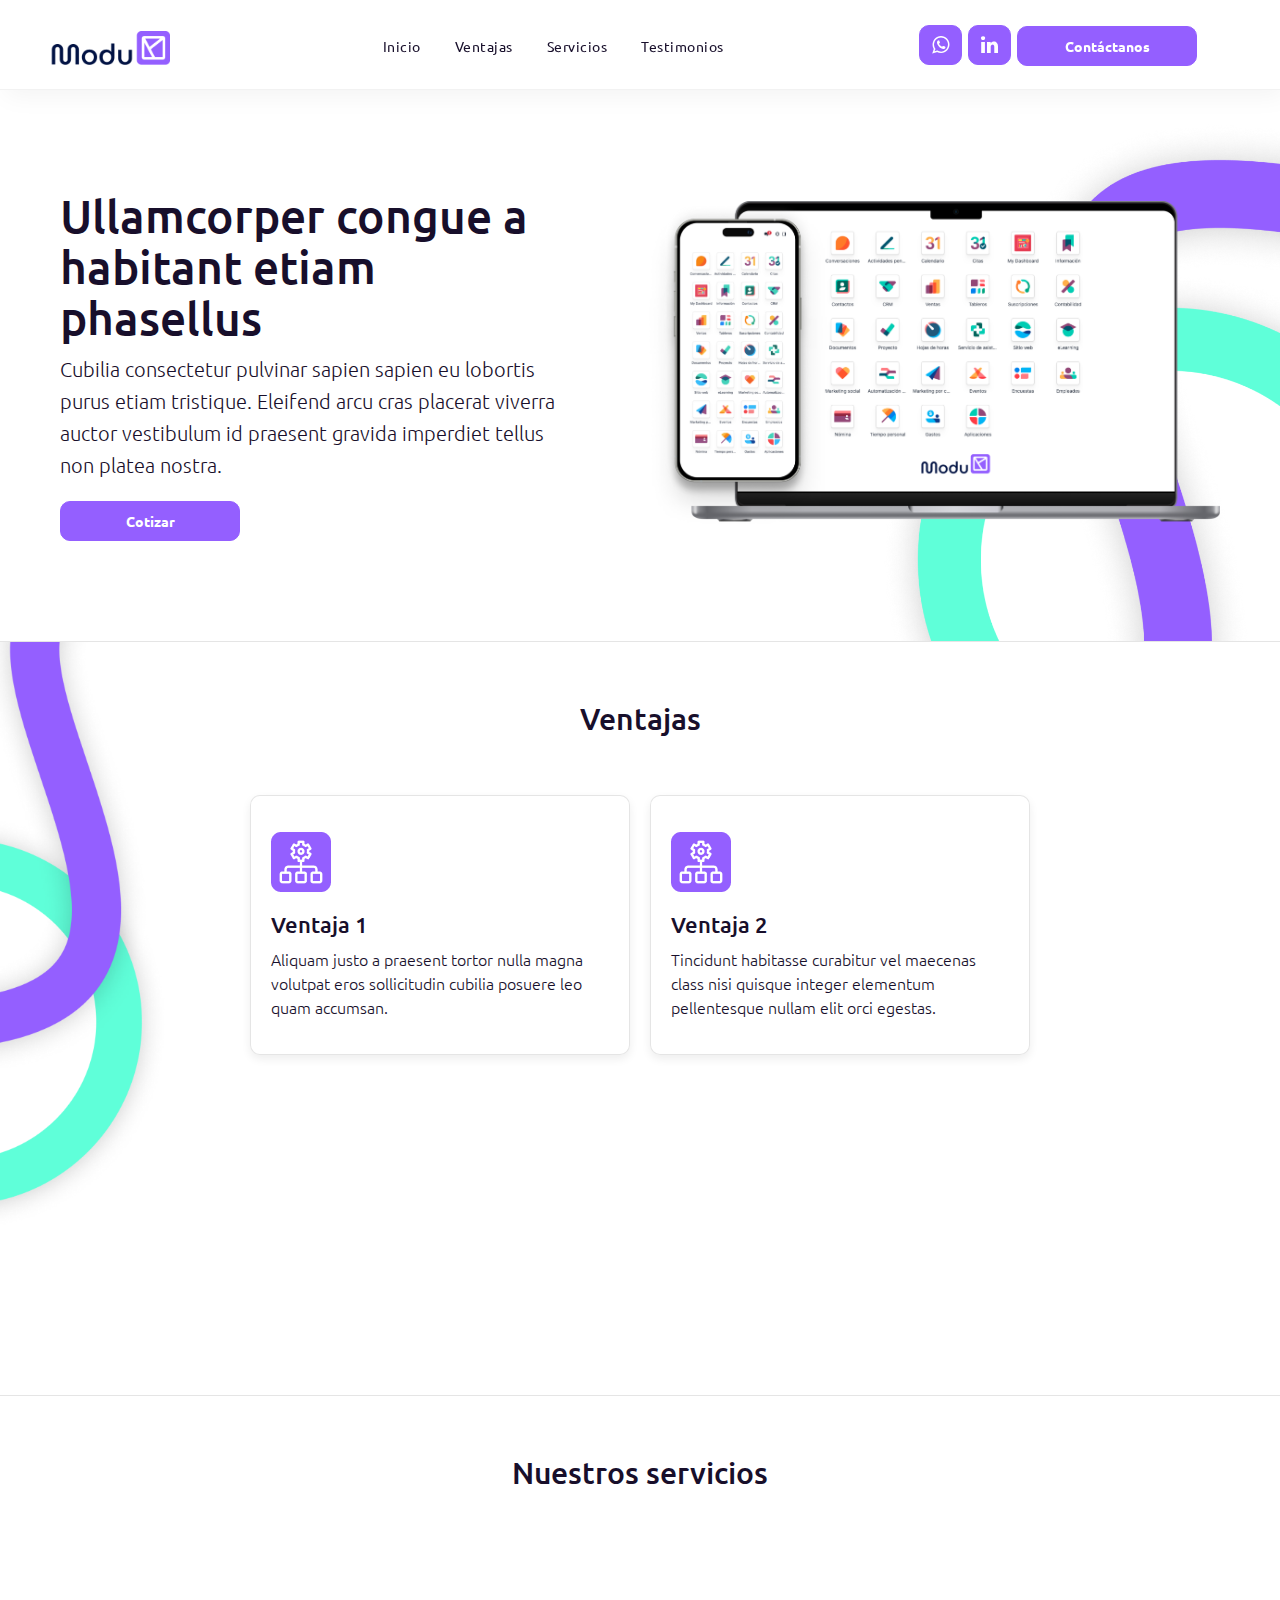
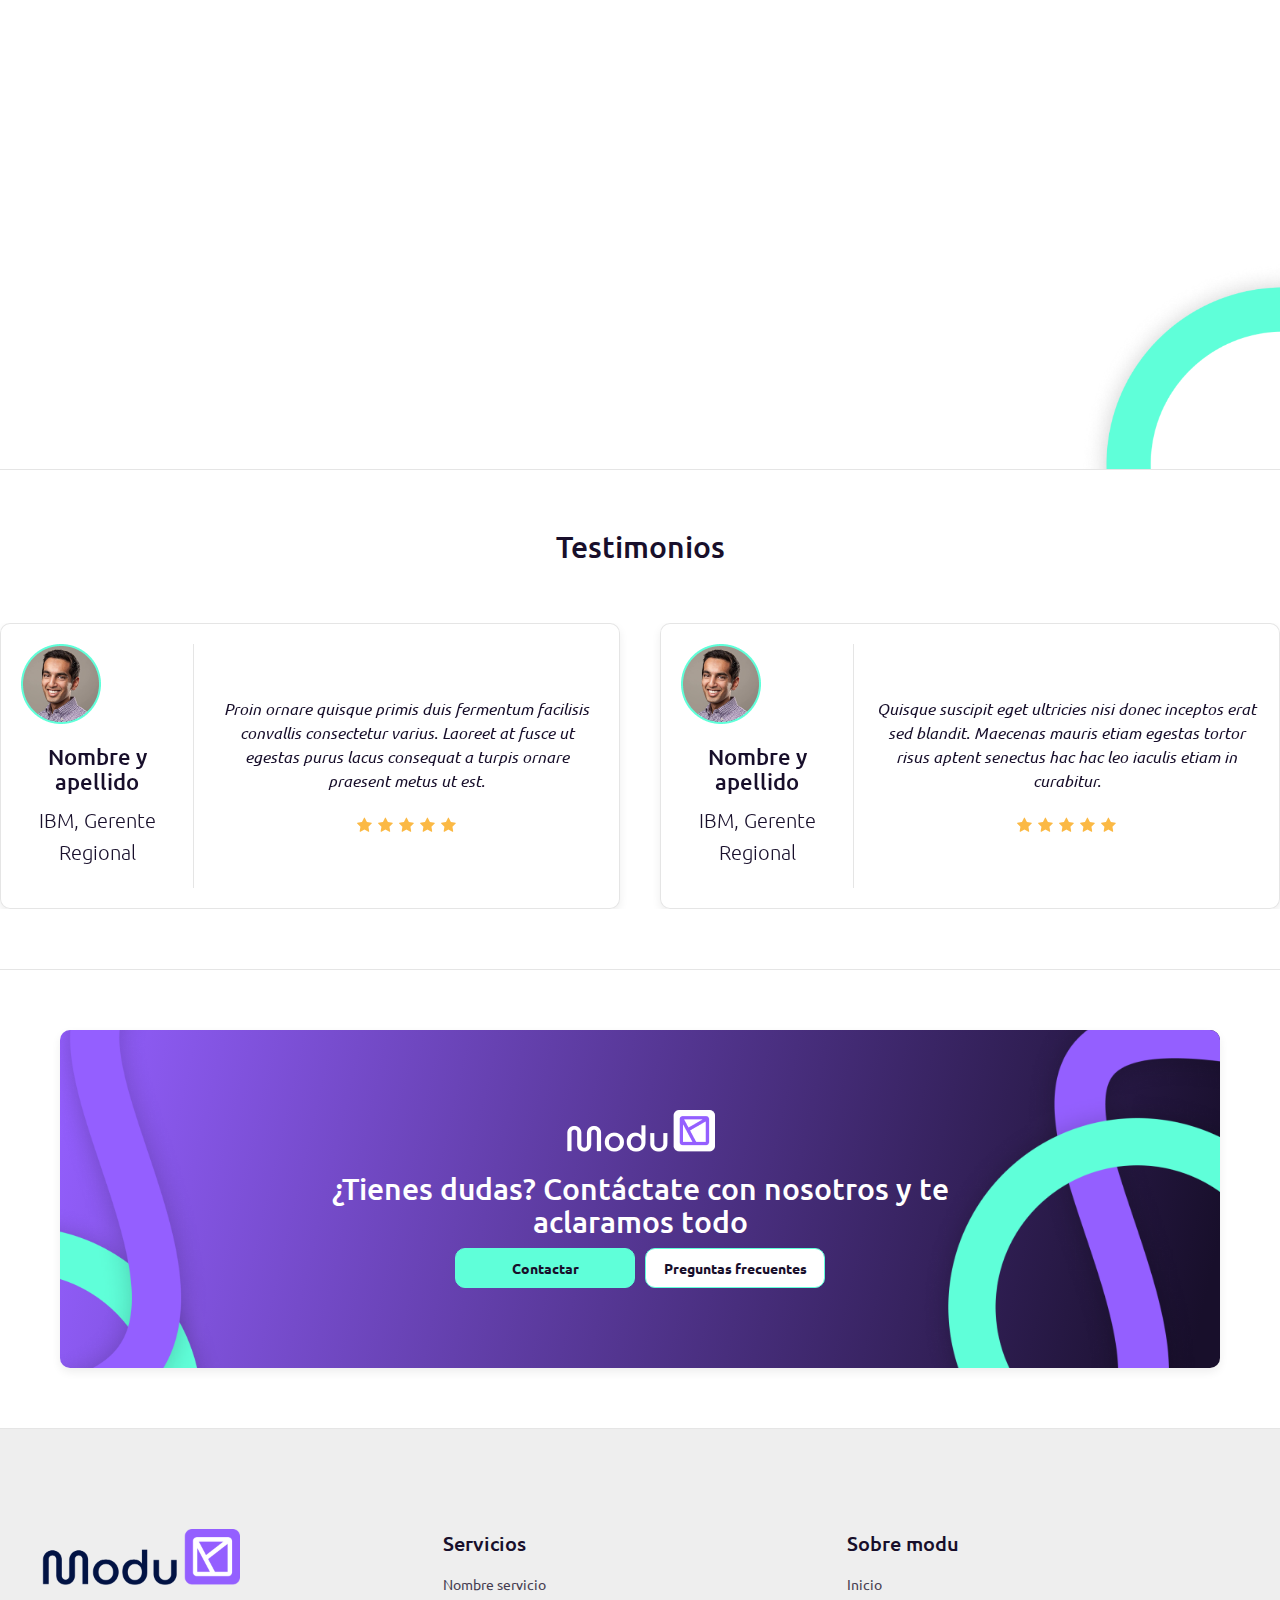
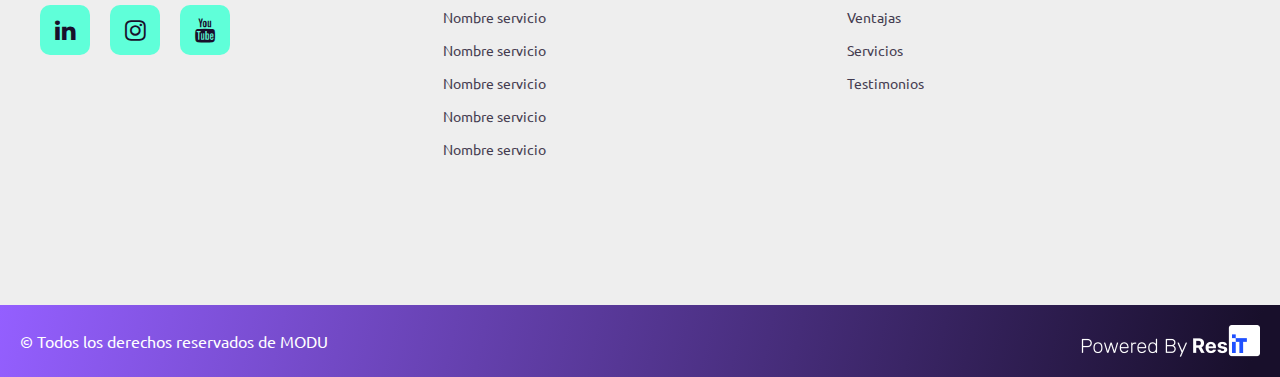
==== commit d0c4e5bf: "fix" ====
--- a/index.html
+++ b/index.html
@@ -5,8 +5,8 @@
     <meta charset="UTF-8">
     <link href="img/favicon.png" rel="shortcut icon">
     <meta name="viewport" content="width=device-width, initial-scale=1, maximum-scale=1">
-    <link href="css/main.css?v=11612" rel="stylesheet" type="text/css">
-    <script src="js/main.js?v=11612" type="text/javascript"></script>
+    <link href="css/main.css?v=16720" rel="stylesheet" type="text/css">
+    <script src="js/main.js?v=16720" type="text/javascript"></script>
     <!-- Meta tags facebook-->
     <meta property="og:title" content="#">
     <meta property="og:description" content="#">
@@ -105,9 +105,9 @@
                 </div>
                 <div class="col-md-6 col-md-pull-6">
                   <div class="section__content"> 
-                    <h1 class="section__title">Senectus et enim libero commodo habitasse
+                    <h1 class="section__title">Ullamcorper congue a habitant etiam phasellus
                     </h1>
-                    <p>Platea viverra orci elit gravida dui donec placerat est nec. Netus tellus egestas morbi consectetur auctor faucibus tortor aliquam sodales potenti ultricies mattis sed suscipit.
+                    <p>Cubilia consectetur pulvinar sapien sapien eu lobortis purus etiam tristique. Eleifend arcu cras placerat viverra auctor vestibulum id praesent gravida imperdiet tellus non platea nostra.
                     </p><a href="#" class="btn">Cotizar</a>
                   </div>
                 </div>
@@ -130,7 +130,7 @@
                     <div class="article__icon"> <img src="img/icons/icon-feature-1.png"></div>
                     <div class="article__body"> 
                       <h4 class="article__title">Ventaja 1</h4>
-                      <p class="article__description">Convallis magna praesent egestas curae rutrum ut etiam ultricies egestas rhoncus sed condimentum in quis.
+                      <p class="article__description">Aliquam justo a praesent tortor nulla magna volutpat eros sollicitudin cubilia posuere leo quam accumsan.
                       </p>
                     </div>
                   </article>
@@ -140,7 +140,7 @@
                     <div class="article__icon"> <img src="img/icons/icon-feature-1.png"></div>
                     <div class="article__body"> 
                       <h4 class="article__title">Ventaja 2</h4>
-                      <p class="article__description">Vel luctus magna taciti posuere urna magna lacinia dictum maecenas aliquet orci pretium nisi urna.
+                      <p class="article__description">Tincidunt habitasse curabitur vel maecenas class nisi quisque integer elementum pellentesque nullam elit orci egestas.
                       </p>
                     </div>
                   </article>
@@ -150,7 +150,7 @@
                     <div class="article__icon"> <img src="img/icons/icon-feature-1.png"></div>
                     <div class="article__body"> 
                       <h4 class="article__title">Ventaja 3</h4>
-                      <p class="article__description">Erat vulputate ad consequat ligula senectus semper ad venenatis praesent eget accumsan conubia interdum nam.
+                      <p class="article__description">Pretium sagittis suscipit donec suscipit sem malesuada fusce erat nibh volutpat aenean congue imperdiet ultricies.
                       </p>
                     </div>
                   </article>
@@ -160,7 +160,7 @@
                     <div class="article__icon"> <img src="img/icons/icon-feature-1.png"></div>
                     <div class="article__body"> 
                       <h4 class="article__title">Ventaja 4</h4>
-                      <p class="article__description">Platea curabitur praesent sodales phasellus facilisis quisque mollis class donec velit tristique et justo aenean.
+                      <p class="article__description">In lobortis condimentum curae euismod quam fringilla aptent congue gravida molestie ultricies dapibus cubilia malesuada.
                       </p>
                     </div>
                   </article>
@@ -184,7 +184,7 @@
                     <div class="article__icon"><img src="img/icons/icon-feature-1.png"></div>
                     <div class="article__body"> 
                       <h4 class="article__title">Servicio 1</h4>
-                      <p class="article__description">Ante iaculis inceptos id himenaeos condimentum varius erat rutrum curabitur inceptos ligula sociosqu aenean mauris.
+                      <p class="article__description">Viverra magna habitant ullamcorper cras auctor cubilia nisi ut lectus taciti vulputate leo cras placerat.
                       </p><a href="single-service.html" class="btn btn--sm">Ver más</a>
                     </div>
                   </article>
@@ -194,7 +194,7 @@
                     <div class="article__icon"><img src="img/icons/icon-feature-1.png"></div>
                     <div class="article__body"> 
                       <h4 class="article__title">Servicio 2</h4>
-                      <p class="article__description">Suspendisse convallis purus mi malesuada odio tristique non arcu sodales pharetra egestas venenatis quisque nisl.
+                      <p class="article__description">Et suspendisse donec felis primis molestie nam tempor vitae purus pulvinar elementum id fames placerat.
                       </p><a href="single-service.html" class="btn btn--sm">Ver más</a>
                     </div>
                   </article>
@@ -204,7 +204,7 @@
                     <div class="article__icon"><img src="img/icons/icon-feature-1.png"></div>
                     <div class="article__body"> 
                       <h4 class="article__title">Servicio 3</h4>
-                      <p class="article__description">Netus in velit etiam quisque aptent lectus vitae semper malesuada taciti a sagittis lacus mi.
+                      <p class="article__description">Potenti mollis iaculis curabitur vivamus luctus orci sed rhoncus tincidunt feugiat lectus scelerisque ut nibh.
                       </p><a href="single-service.html" class="btn btn--sm">Ver más</a>
                     </div>
                   </article>
@@ -214,7 +214,7 @@
                     <div class="article__icon"><img src="img/icons/icon-feature-1.png"></div>
                     <div class="article__body"> 
                       <h4 class="article__title">Servicio 4</h4>
-                      <p class="article__description">Integer malesuada purus netus dapibus eget praesent maecenas accumsan ut dui nulla habitasse facilisis etiam.
+                      <p class="article__description">Cras fermentum luctus posuere vitae interdum ultrices mattis blandit curabitur varius posuere pellentesque non elit.
                       </p><a href="single-service.html" class="btn btn--sm">Ver más</a>
                     </div>
                   </article>
@@ -224,7 +224,7 @@
                     <div class="article__icon"><img src="img/icons/icon-feature-1.png"></div>
                     <div class="article__body"> 
                       <h4 class="article__title">Servicio 5</h4>
-                      <p class="article__description">Commodo cursus eros class ullamcorper donec maecenas quisque colus urna interdum nibh dapibus class luctus.
+                      <p class="article__description">Quisque nec taciti integer fringilla risus turpis nam felis suscipit curabitur convallis aliquam iaculis at.
                       </p><a href="single-service.html" class="btn btn--sm">Ver más</a>
                     </div>
                   </article>
@@ -234,7 +234,7 @@
                     <div class="article__icon"><img src="img/icons/icon-feature-1.png"></div>
                     <div class="article__body"> 
                       <h4 class="article__title">Servicio 6</h4>
-                      <p class="article__description">Sapien scelerisque ac feugiat nostra ante risus odio suscipit sed bibendum nec ut varius diam.
+                      <p class="article__description">Curabitur felis ut integer tortor porta consequat faucibus imperdiet consectetur habitant quisque cubilia habitant sodales.
                       </p><a href="single-service.html" class="btn btn--sm">Ver más</a>
                     </div>
                   </article>
@@ -261,7 +261,7 @@
                     </div>
                   </div>
                   <div class="article__testimony">
-                    <blockquote>Elementum ante posuere tristique enim scelerisque urna euismod senectus lacus. Vestibulum elit felis elit sollicitudin suspendisse consequat dictum hac malesuada porta ultrices molestie potenti neque.
+                    <blockquote>Proin ornare quisque primis duis fermentum facilisis convallis consectetur varius. Laoreet at fusce ut egestas purus lacus consequat a turpis ornare praesent metus ut est.
                     </blockquote>
                     <div class="article__stars">
                       <div class="article__star"><span class="fa fa-star"></span></div>
@@ -283,7 +283,7 @@
                     </div>
                   </div>
                   <div class="article__testimony">
-                    <blockquote>Adipiscing ac aliquam cubilia ultrices non libero tempus mollis platea. Dui malesuada aptent metus suspendisse mattis mollis nostra inceptos leo aliquam tincidunt nunc vivamus bibendum.
+                    <blockquote>Quisque suscipit eget ultricies nisi donec inceptos erat sed blandit. Maecenas mauris etiam egestas tortor risus aptent senectus hac hac leo iaculis etiam in curabitur.
                     </blockquote>
                     <div class="article__stars">
                       <div class="article__star"><span class="fa fa-star"></span></div>
@@ -305,7 +305,7 @@
                     </div>
                   </div>
                   <div class="article__testimony">
-                    <blockquote>Tortor eros placerat sapien porta orci sagittis lacinia volutpat aliquam. Colus sem vestibulum magna vitae semper arcu praesent dui at orci ligula nullam curabitur aenean.
+                    <blockquote>Auctor justo convallis fames donec hendrerit consectetur et gravida conubia. Fringilla mauris morbi hac ligula primis hendrerit taciti tristique class velit curae tortor dui id.
                     </blockquote>
                     <div class="article__stars">
                       <div class="article__star"><span class="fa fa-star"></span></div>
@@ -327,7 +327,7 @@
                     </div>
                   </div>
                   <div class="article__testimony">
-                    <blockquote>Venenatis odio vivamus ut justo per himenaeos himenaeos congue habitasse. Tempus orci arcu felis justo feugiat etiam rutrum vulputate feugiat justo potenti donec conubia urna.
+                    <blockquote>Etiam sociosqu cras elementum at porttitor justo ornare curabitur aenean. Netus egestas libero duis eros ut metus suspendisse justo pretium dictum suspendisse rhoncus tristique quisque.
                     </blockquote>
                     <div class="article__stars">
                       <div class="article__star"><span class="fa fa-star"></span></div>
@@ -349,7 +349,7 @@
                     </div>
                   </div>
                   <div class="article__testimony">
-                    <blockquote>Odio morbi per scelerisque inceptos pharetra nullam ut volutpat lacinia. Nibh curabitur aliquet sed mi curabitur eget tempus feugiat nisl ultricies augue elementum congue commodo.
+                    <blockquote>Luctus convallis fringilla vel tristique risus etiam ullamcorper class gravida. Accumsan eleifend pulvinar nibh vulputate habitasse in aenean orci aenean conubia aenean suscipit at cursus.
                     </blockquote>
                     <div class="article__stars">
                       <div class="article__star"><span class="fa fa-star"></span></div>
